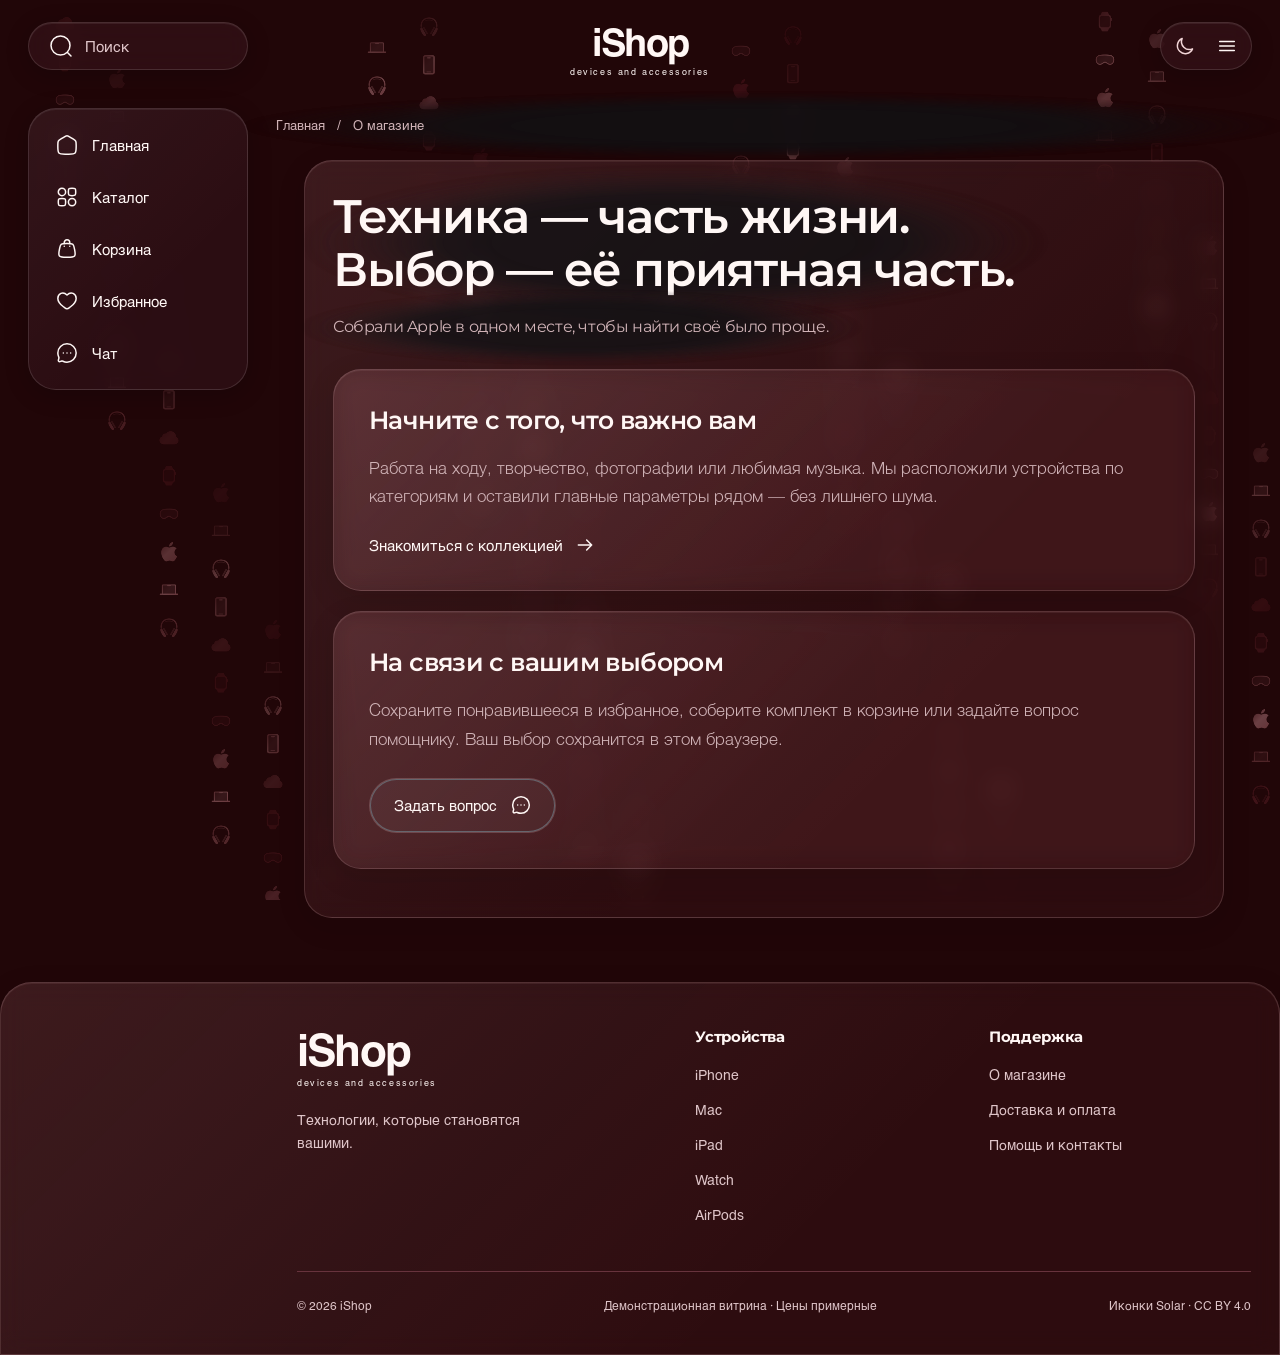
==== about.html @ 41fc3a04 "Add files via upload" ====
<!doctype html><html lang="ru"><head><meta charset="utf-8"><meta name="viewport" content="width=device-width,initial-scale=1"><meta name="description" content="iShop — устройства Apple. Каталог iPhone, MacBook, iPad, AirPods и Apple Watch Series 12."><meta name="theme-color" content="#210608"><title>О магазине — iShop</title><link rel="icon" type="image/svg+xml" href="favicon.svg?v=ishop-3"><script src="theme.js?v=ishop-3"></script><link rel="preconnect" href="https://fonts.googleapis.com"><link rel="preconnect" href="https://fonts.gstatic.com" crossorigin><link href="https://fonts.googleapis.com/css2?family=Montserrat:wght@400;500;600;700&amp;display=swap" rel="stylesheet"><link rel="stylesheet" href="style.css?v=ishop-3"><link rel="stylesheet" href="ishop.css?v=ishop-3"><script defer src="solar.js?v=ishop-3"></script><script defer src="products.js?v=ishop-3"></script><script defer src="app.js?v=ishop-3"></script></head><body data-page="about"><noscript>Для просмотра интерактивного каталога включите JavaScript.</noscript></body></html>
---- style.css ----
@font-face{font-family:Coolvetica;src:url('assets/fonts/coolvetica.ttf') format('truetype');font-weight:400;font-style:normal;font-display:swap}
@font-face{font-family:Manzana Helvetica;src:url('assets/fonts/helvetica-regular.otf') format('opentype');font-weight:400;font-style:normal;font-display:swap}
@font-face{font-family:Manzana Helvetica;src:url('assets/fonts/helvetica-light.otf') format('opentype');font-weight:300;font-style:normal;font-display:swap}
@font-face{font-family:Manzana Helvetica;src:url('assets/fonts/helvetica-bold.otf') format('opentype');font-weight:700;font-style:normal;font-display:swap}
@font-face{font-family:Manzana Helvetica;src:url('assets/fonts/helvetica-oblique.otf') format('opentype');font-weight:400;font-style:italic;font-display:swap}
:root{--ink:#23191a;--muted:#7d6a6c;--paper:#f7f4f4;--line:#ebe2e3;--radius:32px;--spring:cubic-bezier(.22,1.38,.38,1);--ease:cubic-bezier(.22,1,.36,1);--button-blue:linear-gradient(115deg,#c92130 0%,#791921 36%,#be2230 63%,#470d12 100%);font-family:'Manzana Helvetica',Helvetica,Arial,sans-serif;color:var(--ink);background:var(--paper);font-synthesis:none}
*{box-sizing:border-box}html{scroll-behavior:smooth;scroll-padding-bottom:120px}body{margin:0;min-width:320px}button,input,select,textarea{font:inherit}button,input,select,a,summary{touch-action:manipulation}button,a{-webkit-tap-highlight-color:transparent}a{color:inherit;text-decoration:none}button{cursor:pointer;color:inherit;border:0;background:none}button:disabled{opacity:.5;cursor:not-allowed}[hidden]{display:none!important}button:focus-visible,a:focus-visible,input:focus-visible,select:focus-visible,summary:focus-visible{outline:3px solid #f44f5e;outline-offset:5px}img{display:block;max-width:100%;height:auto}svg{width:24px;height:24px;fill:none;flex-shrink:0}svg path{vector-effect:non-scaling-stroke}h1,h2,h3,.brand,.menu-wordmark{font-family:Coolvetica,'Manzana Helvetica',sans-serif;font-weight:400;letter-spacing:-.025em}p{line-height:1.6}#matrix{position:fixed;inset:0;width:100%;height:100%;pointer-events:none;z-index:-1}.container{width:min(100%,1424px);padding:0 48px;margin:auto}.header{height:92px;display:flex;justify-content:space-between;align-items:center;position:relative;z-index:6}.icon-btn{display:grid;place-items:center;width:44px;height:44px;border-radius:50%;transition:transform .55s var(--spring),background .25s}.icon-btn:hover{background:#f3eaeb}.icon-btn:active,.pill:active,.chip:active,.option:active,.add-btn:active,.dock-item:active{transform:scale(.93)}.top-control{background:#ffffff9c;border:1px solid #fff;box-shadow:inset 0 1px 2px #fff,0 3px 14px #3e222410;backdrop-filter:blur(20px);-webkit-backdrop-filter:blur(20px)}.brand{display:inline-flex;align-items:center;gap:16px;font-size:30px;letter-spacing:.13em;line-height:1}.logo-symbol{position:relative;display:block;overflow:hidden;width:61px;height:32px;flex-shrink:0;mix-blend-mode:multiply}.logo-symbol img{position:absolute;width:190px;height:95px;max-width:none;left:-64px;top:-19px}.home-brand{text-align:center;padding:7px 0 35px}.home-brand .brand{font-size:34px;gap:19px}.hero{aspect-ratio:16/9;border-radius:var(--radius);position:relative;overflow:hidden;background:#fff;display:grid;grid-template-columns:43% 57%;isolation:isolate;width:100%;box-shadow:0 12px 60px #45282b05}.hero-copy{z-index:2;display:flex;flex-direction:column;justify-content:center;align-items:flex-start;padding:10% 0 10% 13%;position:relative}.hero h1{font-size:clamp(36px,4.5vw,67px);line-height:1.02;letter-spacing:-.04em;margin:0 0 22px;white-space:nowrap}.hero p{font-weight:300;font-size:20px;color:#826668;margin:0 0 30px}.hero-visual{position:absolute;inset:0 0 0 35%;display:flex;align-items:center;justify-content:center;overflow:hidden}.hero-visual img{width:100%;height:100%;max-width:none;object-fit:cover;object-position:55% 50%}.hero-visual:after{content:'';position:absolute;inset:0;background:linear-gradient(90deg,#fff 0%,#ffffff00 27%);pointer-events:none}.pill{display:inline-flex;align-items:center;justify-content:center;gap:24px;padding:16px 24px;border-radius:50px;font-size:15px;line-height:1.3;color:#fff;background:var(--button-blue);background-size:280% 280%;animation:blue-sheen 9s ease-in-out infinite;box-shadow:0 3px 17px #c72e3c26,inset 0 1px 1px #ffffff2b;transition:transform .55s var(--spring),box-shadow .35s;min-height:50px}.pill:hover{transform:translateY(-2px);box-shadow:0 5px 24px #c72e3c3d,inset 0 1px 1px #ffffff40}.pill svg{width:20px;height:20px}.pill.outline{background:#ffffff75;color:#51292c;box-shadow:inset 0 0 0 1px #e4cfd1;animation:none}.second-row{display:grid;grid-template-columns:1fr 1fr;gap:24px;margin-top:24px}.portrait-banner{position:relative;aspect-ratio:3/4;border-radius:var(--radius);background:linear-gradient(155deg,#fee8ea,#faf2f3 65%,#f7dee0);overflow:hidden;padding:9%;display:flex;flex-direction:column;align-items:flex-start}.portrait-banner h2{font-size:clamp(38px,4.5vw,65px);line-height:1.02;margin:0;z-index:2}.portrait-banner img{position:absolute;left:3%;bottom:22%;width:94%;height:44%;object-fit:contain;transition:transform 1s var(--ease)}.portrait-banner:hover img{transform:translateY(-10px) rotate(-2deg)}.portrait-banner .pill{position:absolute;bottom:8%;left:9%;z-index:2}.editorial{display:flex;flex-direction:column;align-items:flex-start;justify-content:center;padding:11%;border-radius:var(--radius);background:#ffffffa8;backdrop-filter:blur(7px);-webkit-backdrop-filter:blur(7px);border:1px solid #fff9}.editorial h2{font-size:clamp(34px,4.3vw,62px);line-height:1.05;margin:0 0 30px}.editorial p{font-size:19px;font-weight:300;line-height:1.9;color:#8b7476;margin:0 0 32px}.text-link{display:inline-flex;align-items:center;gap:12px;font-size:15px;flex-shrink:0}.text-link svg{width:20px;height:20px}.section{padding-top:80px}.section-title{display:flex;align-items:center;justify-content:space-between;gap:25px;margin-bottom:30px}.section-title h2{font-size:42px;margin:0;line-height:1.1}.cards{display:grid;grid-template-columns:repeat(3,minmax(0,1fr));gap:20px}.card{position:relative;min-width:0;border-radius:28px;background:#fff;padding:25px;display:flex;flex-direction:column;box-shadow:0 8px 36px #3e1a1e04;transition:transform .65s var(--spring),box-shadow .4s}.card:hover{transform:translateY(-5px);box-shadow:0 14px 42px #3e1a1e0b}.card-link{display:block}.favorite{position:absolute;right:14px;top:14px;z-index:3;color:#82686a}.favorite.selected{color:#bb212f;background:#feeef0}.favorite.selected svg{fill:#fde1e3}.card-image{height:255px;display:flex;align-items:center;justify-content:center;margin:4px 0 20px}.card-image img{width:100%;height:100%;object-fit:contain;transition:transform .6s var(--ease);mix-blend-mode:multiply}.card:hover .card-image img{transform:scale(1.035)}.card h3{font-size:27px;line-height:1.1;margin:0 0 10px}.card .desc{font-size:14px;color:var(--muted);margin:0;min-height:43px}.card-bottom{display:flex;justify-content:space-between;align-items:center;gap:8px;padding-top:20px;margin-top:auto}.price{font-size:21px;letter-spacing:-.03em}.add-btn{width:42px;height:42px;display:grid;place-items:center;flex-shrink:0;border-radius:50%;color:#fff;background:var(--button-blue);background-size:280% 280%;animation:blue-sheen 9s ease-in-out infinite;box-shadow:0 3px 13px #c72e3c23;transition:transform .5s var(--spring)}.add-btn svg{width:23px;height:23px}.availability{font-size:13px;color:#866164;line-height:1.5;margin:14px 0 0}.footer{padding:58px 0 130px;margin-top:80px;background:#f1e8e9b8;border-top:1px solid #fff;backdrop-filter:blur(14px);-webkit-backdrop-filter:blur(14px)}.footer-inner{display:grid;grid-template-columns:2fr 1fr 1fr;gap:40px}.footer p{font-size:14px;color:#917779;max-width:270px;margin-top:25px}.footer h4{font-size:15px;font-weight:700;margin:0 0 22px}.footer a:not(.brand){display:block;font-size:14px;margin:14px 0;color:#815c5f}.footer .brand{font-size:25px;gap:10px}.footer .logo-symbol{transform:scale(.75);margin-left:-8px;margin-right:-6px}.footer-bottom{display:flex;justify-content:space-between;gap:20px;align-items:center;font-size:12px;color:#967e80;margin-top:32px;padding-top:25px;border-top:1px solid #e6d0d2}.footer-bottom a{font-size:12px!important;margin:0!important}
/* Floating glass navigation, using native blur and layered optical highlights. */
.dock{position:fixed;bottom:max(18px,env(safe-area-inset-bottom));left:50%;transform:translateX(-50%);display:grid;grid-template-columns:repeat(5,minmax(0,1fr));align-items:center;width:min(560px,calc(100% - 28px));padding:7px;gap:3px;border-radius:46px;z-index:15;background:linear-gradient(140deg,#ffffffbc,#ffffff68 45%,#edd7d982);border:1px solid #fffffff5;box-shadow:inset 0 1px 1px #fff, inset 0 -1px 2px #bd999d70,0 8px 32px #54232824,0 1px 5px #49292c14;backdrop-filter:blur(28px) saturate(1.65);-webkit-backdrop-filter:blur(28px) saturate(1.65)}.dock-item{position:relative;display:flex;flex-direction:column;align-items:center;justify-content:center;gap:6px;height:62px;border-radius:34px;color:#795558;font-size:12px;line-height:1.1;transition:transform .5s var(--spring),background .4s,color .4s;isolation:isolate}.dock-item svg{width:24px;height:24px}.dock-item.active,.dock-item[aria-expanded=true]{background:linear-gradient(145deg,#fffcfcef,#fddbde9e);box-shadow:inset 0 1px 2px #fff,0 2px 8px #6c292f15;color:#bc222f}.dock-item:hover{background:#ffffff6e}.count{position:absolute;top:5px;right:calc(50% - 23px);font-size:10px;line-height:1;background:#bf2230;color:#fff;border:2px solid #fff8f9;min-width:18px;height:18px;padding:1px 3px;display:grid;place-items:center;border-radius:20px}
/* Search, menu and feedback are separate accessible modal surfaces. */
dialog{color:var(--ink);background:#fdf9faed;border:1px solid #fff;border-radius:32px;padding:28px;box-shadow:inset 0 1px 2px #fff,0 25px 100px #401a1d30;max-width:calc(100% - 32px);backdrop-filter:blur(30px);-webkit-backdrop-filter:blur(30px);overflow:auto}dialog::backdrop{background:#4020231c;backdrop-filter:blur(5px);-webkit-backdrop-filter:blur(5px)}.dialog-top{display:flex;align-items:center;justify-content:space-between;gap:20px;margin-bottom:22px}.dialog-top h2{font-size:32px;margin:0}.dialog-top .icon-btn{background:#f1e6e780}.menu-dialog{position:fixed;inset:18px max(24px,calc((100vw - 1328px)/2)) auto auto;margin:0;width:390px;transform-origin:calc(100% - 44px) 28px;border-radius:34px;padding:20px 22px 26px}.menu-wordmark{font-size:23px;letter-spacing:.13em;padding-left:7px}.menu-dialog nav{display:flex;flex-direction:column;gap:7px}.menu-dialog nav a{display:flex;justify-content:space-between;align-items:center;font-size:18px;line-height:1.3;padding:16px;border-radius:19px;transition:background .25s,transform .45s var(--spring)}.menu-dialog nav a:hover{background:#f5e9ea}.menu-dialog nav a:active{transform:scale(.96)}.menu-dialog nav svg{width:18px;height:18px;color:#a18184}.search-dialog{width:660px}.search-input,input[type=search],input[type=number],select{width:100%;border:1px solid var(--line);border-radius:15px;background:#fff;padding:15px;font-size:16px;color:var(--ink)}.search-results{display:flex;flex-direction:column;margin-top:18px;max-height:55vh;overflow:auto}.search-result{display:flex;align-items:center;gap:20px;padding:12px;border-bottom:1px solid var(--line);font-size:16px;border-radius:13px}.search-result:hover{background:#fbeeef}.search-result img{width:62px;height:66px;object-fit:contain;mix-blend-mode:multiply}.search-result div{flex:1}.search-result small{display:block;font-size:13px;color:var(--muted);margin-top:7px}.chat{position:fixed;inset:auto 24px 110px auto;margin:0;padding:0;width:400px;max-height:calc(100dvh - 145px);overflow:hidden;transform-origin:bottom right}.chat-head{display:flex;justify-content:space-between;gap:15px;align-items:center;padding:20px 22px;border-bottom:1px solid var(--line)}.chat-head strong{font-family:Coolvetica,sans-serif;font-size:22px;letter-spacing:.1em;font-weight:400}.chat-head small{display:block;font-size:12px;color:var(--muted);margin-top:6px}.messages{display:flex;flex-direction:column;gap:12px;min-height:140px;max-height:min(330px,42dvh);padding:20px;overflow:auto;overscroll-behavior:contain}.message{font-size:15px;line-height:1.6;background:#f3eaeb;padding:13px 16px;border-radius:21px;max-width:94%;white-space:pre-wrap}.message.user{background:#fddfe2;align-self:flex-end}.chat-quick{display:flex;gap:7px;padding:0 18px 15px;flex-wrap:wrap}.chat-quick button{font-size:13px;padding:9px 13px;border:1px solid #efdadc;border-radius:30px;background:#fff8}.chat-form{display:flex;gap:8px;padding:13px;border-top:1px solid var(--line)}.chat-form input{min-width:0;flex:1;border:0;background:transparent;padding:12px;font-size:16px}.chat-form button{display:grid;place-items:center;width:45px;height:45px;border-radius:50%;color:#fff;background:var(--button-blue);background-size:280% 280%;animation:blue-sheen 9s ease-in-out infinite;box-shadow:0 3px 14px #c1212f28}
/* Catalog and detail pages. */
.breadcrumbs{display:flex;gap:12px;font-size:13px;color:var(--muted);flex-wrap:wrap;margin:12px 0 35px}.page-heading{font-size:clamp(42px,5vw,70px);line-height:1.05;margin:0 0 22px}.lead{font-size:18px;font-weight:300;color:var(--muted);max-width:720px;margin:0 0 32px}.catalog-tabs{display:flex;flex-wrap:wrap;gap:8px;margin:34px 0}.chip{font-size:15px;padding:12px 22px;border:1px solid #ebd9db;background:#fff8;border-radius:30px;transition:transform .5s var(--spring),background .3s}.chip.active{background:var(--button-blue);background-size:280% 280%;animation:blue-sheen 9s ease-in-out infinite;color:#fff;box-shadow:0 2px 14px #b929361c;border-color:transparent}.catalog-layout{display:grid;grid-template-columns:210px minmax(0,1fr);gap:26px}.catalog-layout .cards{grid-template-columns:repeat(3,minmax(0,1fr))}.catalog-layout .card{padding:20px}.catalog-layout .card-image{height:205px}.catalog-layout .card h3{font-size:25px}.filters{align-self:start;padding:24px;background:#ffffffb8;border:1px solid #fff;border-radius:26px;backdrop-filter:blur(8px)}.filters h3{font-size:22px;margin:0 0 22px}.filters label{display:block;font-size:14px;margin:20px 0 9px}.filters input{padding:12px;font-size:15px}.filters .reset{font-size:13px;padding:0 0 3px;border-bottom:1px solid #bd898e;color:#9b5a60;margin-top:24px}.results-top{display:flex;align-items:center;justify-content:space-between;gap:14px;margin-bottom:20px;font-size:14px;color:var(--muted)}.results-top select{width:auto;background:#ffffff8c;border:0;padding:10px 13px;font-size:14px}.demo-note{font-size:12px!important;color:#917c7e!important;line-height:1.7!important;margin:22px 0 0!important}.empty{grid-column:1/-1;padding:65px 25px;background:#ffffffbd;border:1px solid #fff;border-radius:28px;text-align:center}.empty h2{font-size:32px;margin:0 0 17px}.empty p{font-size:16px;color:var(--muted);margin:0 auto 25px;max-width:450px}.product-layout{display:grid;grid-template-columns:1.12fr 1fr;gap:64px;align-items:start}.product-photo{display:flex;align-items:center;justify-content:center;aspect-ratio:1;border-radius:32px;background:#fff;position:sticky;top:24px;overflow:hidden}.product-photo img{width:88%;height:88%;object-fit:contain;mix-blend-mode:multiply}.product-copy{padding:20px 0 0}.product-copy h1{font-size:48px;margin:0 0 20px;line-height:1.05}.product-copy p{font-size:17px;line-height:1.7;color:var(--muted);font-weight:300;margin:0 0 20px}.product-copy .availability{color:#a23842;font-size:14px}.option-label{display:block;font-size:14px;margin:24px 0 12px}.options{display:flex;flex-wrap:wrap;gap:9px}.option{font-size:14px;border:1px solid #ecd9db;border-radius:16px;padding:13px 18px;background:#ffffffb8;transition:transform .5s var(--spring),background .3s}.option.active{border-color:#bc313e;box-shadow:inset 0 0 0 1px #bc313e;background:linear-gradient(120deg,#fef3f4,#fee8ea);color:#a5202c}.product-copy .price{display:block;font-size:36px;margin:30px 0 23px}.product-copy .pill{width:100%;justify-content:space-between}.specs{max-width:900px;margin:65px auto 0;padding:35px;border-radius:28px;background:#ffffffbc;backdrop-filter:blur(10px)}.specs h2{font-size:36px;margin:0 0 17px}.source-link{display:inline-flex;gap:8px;align-items:center;font-size:13px;color:#9a585e;margin-bottom:15px}.source-link svg{height:15px;width:15px}.spec-row{display:flex;justify-content:space-between;gap:20px;border-bottom:1px solid var(--line);font-size:15px;padding:18px 0;line-height:1.5}.spec-row span{color:var(--muted)}.spec-row strong{font-weight:400;text-align:right}.specs details{padding:20px 0}.specs details p{font-size:15px}.cart-layout{display:grid;grid-template-columns:1fr 360px;gap:40px}.cart-row{display:grid;grid-template-columns:100px 1fr auto;gap:24px;align-items:center;padding:25px 0;border-bottom:1px solid var(--line)}.cart-row img{width:100px;height:110px;object-fit:contain;background:#fff;border-radius:18px}.cart-row h3{font-size:25px;line-height:1.1;margin:0 0 9px}.cart-row p{font-size:13px;color:var(--muted)}.cart-row .price{font-size:20px}.quantity{display:inline-flex;align-items:center;border:1px solid var(--line);border-radius:30px;background:#ffffff9c}.quantity button{font-size:17px;padding:9px 14px}.quantity span{font-size:14px;min-width:23px;text-align:center}.summary{align-self:start;padding:28px;border-radius:28px;background:#ffffffd9;border:1px solid #fff;backdrop-filter:blur(12px)}.summary h2{font-size:29px;margin:0 0 24px}.summary .pill{width:100%;margin-top:25px;gap:10px}.summary p{font-size:13px;line-height:1.7;color:var(--muted)}.info-page{max-width:920px;margin:0 auto}.info-card{padding:35px;border-radius:28px;background:#ffffffd9;margin:20px 0}.info-card h2{font-size:33px;margin:0 0 20px}.info-card p{font-size:17px;font-weight:300;line-height:1.9;color:var(--muted);margin:0 0 25px}details{border-bottom:1px solid var(--line);padding:25px 0}summary{cursor:pointer;font-size:17px;line-height:1.5}details p{font-size:16px;line-height:1.8;color:var(--muted)}.toast{position:fixed;bottom:115px;left:50%;transform:translate(-50%,15px);background:#421f22ed;color:#fff;padding:15px 24px;border-radius:30px;z-index:25;opacity:0;pointer-events:none;max-width:calc(100% - 35px);font-size:14px;line-height:1.5;text-align:center;backdrop-filter:blur(15px);transition:transform .5s var(--spring),opacity .25s}.toast.show{opacity:1;transform:translate(-50%,0)}.muted{color:var(--muted)}.visually-hidden{position:absolute;width:1px;height:1px;overflow:hidden;clip:rect(0,0,0,0)}.eyebrow,.tag,.notice{display:none}
@keyframes blue-sheen{0%,100%{background-position:0% 50%}50%{background-position:100% 50%}}
@media(min-width:1500px){.hero h1{font-size:67px}}
@media(max-width:1100px){.container{padding:0 28px}.hero h1{font-size:clamp(32px,4.9vw,55px)}.hero p{font-size:17px}.hero .pill{font-size:14px;gap:14px;padding:15px 21px}.cards{grid-template-columns:repeat(2,minmax(0,1fr))}.catalog-layout .cards{grid-template-columns:repeat(2,minmax(0,1fr))}.product-layout{gap:35px}.product-copy h1{font-size:40px}.cart-layout{grid-template-columns:1fr 300px}.portrait-banner h2{font-size:50px}.editorial h2{font-size:45px}.editorial p{font-size:17px}.section-title h2{font-size:36px}}
@media(max-width:760px){.container{padding:0 16px}.header{height:77px}.top-control{width:42px;height:42px}.home-brand{padding:6px 0 27px}.home-brand .brand{font-size:28px;gap:8px}.home-brand .logo-symbol{transform:scale(.8);margin-right:-4px}.hero{border-radius:25px;grid-template-columns:47% 53%}.hero-copy{padding:8% 0 8% 11%;justify-content:center}.hero h1{font-size:clamp(24px,5.2vw,38px);letter-spacing:-.035em;line-height:1.05;margin:0 0 13px}.hero p{display:none}.hero-visual{left:35%}.hero-visual img{object-position:55% 50%}.hero-visual:after{background:linear-gradient(90deg,#fff,#ffffff00 36%)}.hero .pill{font-size:12px;padding:10px 14px;min-height:39px;gap:8px}.hero .pill svg{width:15px;height:15px}.second-row{grid-template-columns:1fr;gap:17px;margin-top:17px}.portrait-banner{border-radius:25px;padding:9%}.portrait-banner h2{font-size:clamp(44px,12vw,70px)}.portrait-banner img{bottom:22%;height:45%}.portrait-banner .pill{font-size:14px}.editorial{padding:36px 30px;border-radius:25px}.editorial h2{font-size:43px;margin-bottom:24px}.editorial p{font-size:17px;line-height:1.8;margin-bottom:24px}.section{padding-top:48px}.section-title{align-items:flex-start;gap:15px;margin-bottom:23px}.section-title h2{font-size:32px;max-width:230px}.section-title .text-link{font-size:12px;gap:6px;max-width:90px;flex-shrink:1;line-height:1.5;margin-top:4px}.section-title .text-link svg{width:16px;height:16px}.cards{gap:12px}.card{padding:15px;border-radius:23px}.card .favorite{top:8px;right:6px;width:34px;height:34px}.card .favorite svg{width:21px;height:21px}.card-image{height:165px;margin:12px 0 15px}.card h3{font-size:23px;line-height:1.08;margin-bottom:9px}.card .desc{font-size:13px;line-height:1.5;min-height:40px}.card .availability{font-size:11px}.card-bottom{padding-top:17px;gap:4px}.price{font-size:16px}.add-btn{width:33px;height:33px}.add-btn svg{width:20px;height:20px}.footer{margin-top:48px;padding:36px 0 120px}.footer-inner{grid-template-columns:1fr 1fr;gap:30px}.footer-inner>div:first-child{grid-column:1/-1}.footer-bottom{flex-wrap:wrap;font-size:11px;line-height:1.6;gap:13px;margin-top:28px}.footer-bottom a{font-size:11px!important}.footer .brand{font-size:27px}.dock{bottom:max(12px,env(safe-area-inset-bottom));width:calc(100% - 22px);padding:6px;gap:1px;border-radius:42px}.dock-item{height:58px;gap:5px;font-size:11px;letter-spacing:-.01em}.dock-item svg{width:23px;height:23px}.count{top:3px;right:calc(50% - 23px)}.menu-dialog{inset:15px 15px auto auto;width:calc(100% - 30px);max-width:400px;border-radius:31px;padding:18px 20px 23px}.menu-dialog nav a{font-size:17px;padding:15px}.menu-wordmark{font-size:21px}.dialog-top h2{font-size:29px}.search-dialog{padding:24px}.chat{inset:auto 12px 98px 12px;width:auto;max-width:none;max-height:calc(100dvh - 130px);border-radius:29px}.messages{max-height:40dvh;padding:17px}.chat-head{padding:18px}.message{font-size:14px}.chat-quick button{font-size:12px}.breadcrumbs{font-size:12px;margin:9px 0 27px}.page-heading{font-size:44px;margin-bottom:17px}.lead{font-size:16px;margin-bottom:25px}.catalog-tabs{gap:6px;margin:23px 0}.chip{padding:11px 17px;font-size:14px}.catalog-layout{grid-template-columns:1fr;gap:20px}.filters{padding:20px;display:grid;grid-template-columns:1fr 1fr;gap:8px 14px}.filters h3{grid-column:1/-1;margin:0 0 2px;font-size:23px}.filters label{font-size:13px;margin:6px 0 8px}.filters input{padding:12px;min-width:0;width:100%;font-size:16px}.filters>div{min-width:0}.filters .reset{margin:8px 0 0;justify-self:start;grid-column:1/-1}.results-top{font-size:13px;gap:10px}.results-top select{font-size:13px;max-width:180px}.catalog-layout .card{padding:15px}.catalog-layout .card-image{height:165px}.catalog-layout .card h3{font-size:23px}.product-layout{grid-template-columns:1fr;gap:27px}.product-photo{position:static;aspect-ratio:1.08;border-radius:27px}.product-copy{padding:0 5px}.product-copy h1{font-size:43px}.product-copy p{font-size:16px;line-height:1.7}.product-copy .price{font-size:32px}.product-copy .pill{min-height:54px;font-size:16px}.option{font-size:14px;padding:13px 16px}.specs{padding:25px;margin-top:40px;border-radius:26px}.specs h2{font-size:32px}.spec-row{font-size:14px;padding:16px 0;gap:18px}.spec-row strong{max-width:57%;overflow-wrap:anywhere}.cart-layout{grid-template-columns:1fr;gap:30px}.cart-row{grid-template-columns:65px 1fr auto;gap:13px;padding:22px 0}.cart-row img{width:65px;height:85px}.cart-row h3{font-size:22px}.cart-row p{font-size:12px}.cart-row .price{font-size:16px}.quantity button{padding:8px 11px}.quantity span{font-size:13px;min-width:16px}.summary{padding:25px}.info-card{padding:27px}.info-card h2{font-size:29px}.info-card p{font-size:16px}.toast{bottom:100px;width:max-content}.demo-note{font-size:12px!important}}
@media(max-width:360px){.hero h1{font-size:22px}.hero .pill{font-size:11px;gap:4px;padding:10px}.card{padding:12px}.card-image{height:145px}.card h3{font-size:21px}.price{font-size:14px}.dock-item{font-size:10px}.product-copy h1{font-size:37px}}
@media(prefers-reduced-motion:reduce){html{scroll-behavior:auto}*,*:before,*:after{animation:none!important;transition:none!important}#matrix{opacity:.35}}

.header>.brand{position:absolute;left:50%;transform:translateX(-50%);font-size:23px;gap:2px;letter-spacing:.11em}.header>.brand .logo-symbol{transform:scale(.58);margin-left:-13px;margin-right:-9px}.header{margin-bottom:8px}@media(max-width:760px){.header>.brand{font-size:20px;gap:0;letter-spacing:.09em}.header>.brand .logo-symbol{transform:scale(.48);margin-left:-16px;margin-right:-13px}}
.dock{background:linear-gradient(140deg,#ffffffeb,#fef6f6db 48%,#f9e5e7df);color:#6c383c}.dock-item{color:#734549}.dock-item.active,.dock-item[aria-expanded=true]{color:#b31f2c}.dock-item svg{filter:drop-shadow(0 1px 1px #ffffff80)}
.footer-label{display:block;font-size:14px;margin:14px 0;color:#815c5f;cursor:default}.product-copy{background:#ffffff8c;border-radius:30px;padding:28px;backdrop-filter:blur(14px);-webkit-backdrop-filter:blur(14px)}.info-page{padding:25px;border-radius:32px;background:#ffffff72;backdrop-filter:blur(12px);-webkit-backdrop-filter:blur(12px)}.section-title,.breadcrumbs,.page-heading,.lead{backdrop-filter:blur(9px);-webkit-backdrop-filter:blur(9px);border-radius:15px}.page-heading,.lead{width:fit-content;max-width:100%}.hero-copy{backdrop-filter:blur(7px);-webkit-backdrop-filter:blur(7px);background:linear-gradient(90deg,#ffffff95,#ffffff00);border-radius:24px;mask-image:linear-gradient(90deg,#000 88%,transparent);padding-right:14px}.hero-copy>*{position:relative}.hero-visual:after{background:linear-gradient(90deg,#fff,#ffffff00 38%)}@media(max-width:760px){.product-copy{padding:24px 20px}.info-page{padding:20px}.info-page .page-heading{font-size:39px}.hero-copy{mask-image:none;backdrop-filter:blur(3px);-webkit-backdrop-filter:blur(3px)}}
.product-gallery{position:sticky;top:24px;min-width:0}.product-gallery .product-photo{position:relative;top:auto;aspect-ratio:1;touch-action:pan-y;user-select:none;outline-offset:4px}.gallery-main{width:88%!important;height:83%!important;object-fit:contain;mix-blend-mode:multiply;filter:brightness(1.035)}.gallery-arrow{position:absolute;top:50%;transform:translateY(-50%);width:40px;height:40px;border-radius:50%;display:grid;place-items:center;background:#ffffffe6;border:1px solid #f4e9ea;box-shadow:0 3px 12px #41181c12;backdrop-filter:blur(12px);transition:scale .4s var(--spring)}.gallery-arrow:active{scale:.9}.gallery-arrow.previous{left:14px}.gallery-arrow.previous svg{transform:rotate(180deg)}.gallery-arrow.next{right:14px}.gallery-arrow svg{width:20px;height:20px}.gallery-counter{position:absolute;bottom:17px;left:50%;transform:translateX(-50%);border-radius:20px;padding:7px 12px;background:#faf3f4ee;color:#8d5d62;font-size:12px;backdrop-filter:blur(10px)}.gallery-thumbs{display:flex;gap:10px;overflow-x:auto;margin-top:14px;padding:3px;scrollbar-width:thin}.gallery-thumb{flex:0 0 83px;height:78px;border:1px solid #f0e4e5;border-radius:18px;padding:8px;background:#fff;transition:transform .4s var(--spring),border-color .3s}.gallery-thumb img{width:100%;height:100%;object-fit:contain;mix-blend-mode:multiply}.gallery-thumb.active{border-color:#c62c3a;box-shadow:0 0 0 1px #c62c3a}.gallery-thumb:active{transform:scale(.92)}.card-image{position:relative;height:275px;padding:0 0 34px;margin-bottom:17px;overflow:hidden}.card-image>a{width:100%;height:100%;display:flex;align-items:center;justify-content:center}.card-image img{width:94%;height:94%;object-fit:contain;filter:brightness(1.035);mix-blend-mode:multiply}.card:hover .card-image img{transform:none}.card-gallery-controls{display:flex;align-items:center;gap:12px;position:absolute;bottom:0;left:50%;transform:translateX(-50%);white-space:nowrap;color:#98777a;font-size:11px}.card-gallery-controls button{width:29px;height:29px;border-radius:50%;background:#f9f1f2;display:grid;place-items:center}.card-gallery-controls button:active{transform:scale(.9)}.card-gallery-controls button:first-child svg{transform:rotate(180deg)}.card-gallery-controls svg{width:16px;height:16px}.card-colors{display:flex;gap:9px;margin-top:18px;flex-wrap:wrap}.color-dot{width:21px;height:21px;border-radius:50%;background:var(--swatch);box-shadow:inset 0 0 0 1px #0000000f;border:3px solid #fff;outline:1px solid transparent;transition:transform .4s var(--spring)}.color-dot.active{outline-color:#c03e4a}.color-dot:active{transform:scale(.86)}.catalog-layout .card-image{height:240px}@media(max-width:760px){.product-gallery{position:static}.product-gallery .product-photo{aspect-ratio:1.04}.gallery-main{width:87%!important;height:81%!important}.gallery-arrow{width:34px;height:34px}.gallery-arrow.previous{left:10px}.gallery-arrow.next{right:10px}.gallery-thumb{flex-basis:72px;height:67px;border-radius:16px}.card-image,.catalog-layout .card-image{height:195px;padding-bottom:28px;margin-bottom:14px}.card-image img{width:100%;height:96%}.card-gallery-controls{gap:6px;font-size:10px}.card-gallery-controls button{width:27px;height:27px}.card-colors{gap:8px;margin-top:14px}.color-dot{width:20px;height:20px}}@media(max-width:360px){.card-image,.catalog-layout .card-image{height:170px}}
/* Feathered reading zones: blur and backing fade together, never the text. */
.product-copy,.info-page,.section-title,.breadcrumbs,.page-heading,.lead,.hero-copy{position:relative;isolation:isolate;backdrop-filter:none!important;-webkit-backdrop-filter:none!important;mask-image:none!important;background:transparent}
.product-copy::before,.info-page::before,.section-title::before,.breadcrumbs::before,.page-heading::before,.lead::before,.hero-copy::before{content:'';position:absolute;inset:-34px -38px;z-index:-1;pointer-events:none;border-radius:inherit;background:#ffffffa3;backdrop-filter:blur(17px);-webkit-backdrop-filter:blur(17px);mask-image:radial-gradient(ellipse farthest-side at center,#000 48%,#000e 61%,#0009 74%,#0003 88%,transparent 100%);-webkit-mask-image:radial-gradient(ellipse farthest-side at center,#000 48%,#000e 61%,#0009 74%,#0003 88%,transparent 100%)}
.page-heading::before,.lead::before,.breadcrumbs::before,.section-title::before{inset:-25px -35px;background:#f7f4f49c;backdrop-filter:blur(13px);-webkit-backdrop-filter:blur(13px)}
.hero-copy::before{inset:-12% -35% -12% -15%;background:#ffffffda;backdrop-filter:blur(12px);-webkit-backdrop-filter:blur(12px);mask-image:radial-gradient(ellipse farthest-side at 35% 50%,#000 20%,#000e 43%,#0008 66%,#0002 87%,transparent 100%);-webkit-mask-image:radial-gradient(ellipse farthest-side at 35% 50%,#000 20%,#000e 43%,#0008 66%,#0002 87%,transparent 100%)}
@media(max-width:760px){.product-copy::before,.info-page::before{inset:-25px -16px}.hero-copy::before{inset:-15% -35% -15% -20%}.page-heading::before,.lead::before,.breadcrumbs::before,.section-title::before{inset:-20px -15px}}
/* Apple product photography on a seamless white stage. */
.card-image img,.gallery-main,.gallery-thumb img{filter:brightness(1.045);mix-blend-mode:multiply}
.card-image img[src*='-full.']{scale:1.38}
.gallery-main[src*='-full.']{scale:1.14}
.card-image img[src*='airpods-front']{scale:1.08}
.card-image>a{overflow:hidden;border-radius:12px}
.card-gallery-controls{z-index:2}
body{overflow-x:clip}
/* Consistent controls, restrained typography and responsive catalog. */
:root{--control-radius:24px;--panel-radius:28px}
.search-label{display:none}
input:focus,input:focus-visible,textarea:focus,textarea:focus-visible{outline:none!important;box-shadow:none!important;border-color:#beabad}
button:focus-visible,a:focus-visible,summary:focus-visible,.card-viewport:focus-visible{outline:2px solid #9d8b8d;outline-offset:4px}
.card,.filters,.sort-menu,.menu-dialog,.info-card,.specs,.summary{border-radius:var(--panel-radius)}
.card{padding:24px;gap:0}.card:hover{transform:translateY(-3px)}
.card h3,.catalog-layout .card h3{font-family:'Manzana Helvetica',Helvetica,sans-serif;font-weight:400;font-size:22px;line-height:1.3;letter-spacing:-.025em;margin:0;min-height:2.6em}
.card .desc{display:none}.card-colors{margin:13px 0 0;gap:10px}.card .availability{font-size:12px;margin:12px 0 0;line-height:1.5}.card-bottom{padding-top:23px;gap:12px}.card .price{font-size:18px;line-height:1.4;letter-spacing:-.025em}
.favorite.selected{color:#bb212f;background:transparent}.favorite.selected svg{fill:currentColor}.favorite{transition:transform .45s var(--spring),color .3s}.favorite:active{transform:scale(1.18)}
.card-image,.catalog-layout .card-image{height:282px;display:block;padding:0;margin:2px 0 22px;overflow:visible}
.card-viewport{height:calc(100% - 28px);width:100%;overflow:hidden;touch-action:pan-y;cursor:grab;user-select:none;border-radius:16px}
.card-viewport.dragging{cursor:grabbing}.card-track{display:flex;width:100%;height:100%;transition:transform .6s cubic-bezier(.22,1.08,.3,1);will-change:transform}
.card-slide{flex:0 0 100%;min-width:0;height:100%;display:flex;align-items:center;justify-content:center;overflow:hidden;padding:12px}
.card-slide img{width:100%;height:100%;object-fit:contain;pointer-events:none;transition:none!important}.card:hover .card-slide img{transform:none}.photo-dots{display:flex;justify-content:center;align-items:center;height:28px;gap:0}.photo-dot{width:25px;height:28px;padding:0;display:grid;place-items:center}.photo-dot span{width:5px;height:5px;border-radius:50%;background:#d7cecf;transition:background .3s,transform .5s var(--spring)}.photo-dot.active span{background:#806a6c;transform:scale(1.35)}.photo-dot:active span{transform:scale(1.7)}
.add-btn svg{width:19px;height:19px}.dialog-top .icon-btn{background:transparent}.dialog-top .icon-btn:hover{background:#f1e6e780}
.catalog-layout{display:block}.catalog-content{min-width:0}.catalog-search{display:flex;align-items:center;gap:12px;width:100%;height:56px;padding:0 19px;border-radius:var(--control-radius);background:#ffffffd9;border:1px solid #ffffff;box-shadow:0 3px 20px #3e222406;backdrop-filter:blur(18px)}.catalog-search svg{width:21px;height:21px;color:#907b7d}.catalog-search input{height:100%;min-width:0;border:0;background:transparent;padding:0;font-size:16px;border-radius:0}.catalog-search:focus-within{border-color:#beabad}.catalog-tabs{margin:20px 0 24px;gap:8px}.chip{padding:12px 20px;border-radius:var(--control-radius)}
.results-top{min-height:48px;margin-bottom:20px;gap:12px}.sort-wrap{position:relative;z-index:7}.sort-trigger{display:flex;align-items:center;justify-content:space-between;gap:16px;min-height:46px;padding:12px 17px;background:#ffffffd6;border:1px solid #fff;border-radius:var(--control-radius);color:#5e4547;font-size:14px;transition:transform .5s var(--spring),background .3s}.sort-trigger:active{transform:scale(.95)}.sort-trigger svg{width:17px;height:17px;transform:rotate(90deg);transition:transform .5s var(--spring)}.sort-trigger[aria-expanded=true] svg{transform:rotate(-90deg)}
.sort-menu{position:absolute;top:calc(100% + 9px);right:0;width:244px;max-width:calc(100vw - 32px);padding:10px;transform-origin:top right;background:#fef9faef;border:1px solid #fff;box-shadow:inset 0 1px #fff,0 16px 45px #4a252924;backdrop-filter:blur(26px);-webkit-backdrop-filter:blur(26px)}.sort-menu button{display:flex;align-items:center;justify-content:space-between;width:100%;gap:15px;text-align:left;padding:15px 14px;border-radius:18px;font-size:14px;transition:background .25s,transform .4s var(--spring)}.sort-menu button:hover,.sort-menu button:focus-visible{background:#f4eaeb;outline:none}.sort-menu button:active{transform:scale(.96)}.sort-menu [aria-checked=true]{background:#f8e9ea;color:#9a1f2a}.sort-check{visibility:hidden}.sort-menu [aria-checked=true] .sort-check{visibility:visible}
.filters h3{font-family:'Manzana Helvetica',Helvetica,sans-serif;font-size:17px;line-height:1.4;font-weight:400;letter-spacing:-.02em}.filters input{border-radius:18px}.lead{font-weight:400;line-height:1.6}.page-heading{margin-bottom:18px}.product-copy p{line-height:1.7}.option{border-radius:20px}.chat-quick button:active{transform:scale(.95)}
@media(min-width:1024px){
 :root{--rail:220px;--rail-gap:28px;--side:max(28px,calc((100vw - 1328px)/2))}
 .container{width:100%;max-width:1424px;padding:0 48px}.header{height:92px}.header [data-open=search-dialog]{width:var(--rail);border-radius:var(--control-radius);display:flex;justify-content:flex-start;gap:12px;padding:0 20px;height:48px}.search-label{display:inline;font-size:15px;color:#766062}.header>.brand{left:calc(50% + 110px)}
 #main{margin-left:calc(var(--rail) + var(--rail-gap));min-height:60vh;padding-top:8px}
 .dock{left:var(--side);top:100px;bottom:auto;transform:none;width:var(--rail);display:flex;flex-direction:column;align-items:stretch;gap:4px;padding:12px;border-radius:var(--panel-radius);box-shadow:inset 0 1px #fff,0 8px 30px #5423280d;background:linear-gradient(145deg,#ffffffdf,#fbf5f6e6)}
 .dock-item{flex-direction:row;justify-content:flex-start;gap:14px;height:48px;padding:0 15px;border-radius:18px;font-size:15px}.dock-item svg{width:22px;height:22px}.dock-item .count{right:8px;top:14px}.dock-item.active{background:linear-gradient(130deg,#feeef0,#f9e5e7);box-shadow:none}
 .filters{position:fixed;top:410px;left:var(--side);width:var(--rail);padding:22px;max-height:calc(100dvh - 435px);overflow:auto;margin:0;z-index:5;background:#ffffffcc;backdrop-filter:blur(22px)}.filters h3{margin:0 0 18px}.filters label{font-size:13px;margin:0 0 10px}.filters .reset{font-size:12px;margin-top:20px}.catalog-layout .cards,.cards{grid-template-columns:repeat(2,minmax(0,1fr));gap:22px}.catalog-tabs{justify-content:flex-start}.footer .container{padding-left:296px}.footer{padding-bottom:40px}.footer-inner{grid-template-columns:1.4fr 1fr 1fr;gap:25px}.footer-bottom{flex-wrap:wrap}.toast{bottom:30px}.chat{bottom:24px}.hero h1{font-size:clamp(30px,3.3vw,52px)}.hero .pill{font-size:14px;padding:14px 19px}.hero p{font-size:17px}.hero-copy{padding-left:11%}.portrait-banner h2{font-size:clamp(36px,3.7vw,55px)}.editorial h2{font-size:clamp(33px,3.2vw,48px)}.product-layout{gap:30px;grid-template-columns:1fr 1fr}.product-copy{padding:15px}.product-copy h1{font-size:40px}.product-copy .price{font-size:30px}.product-copy .options{gap:8px}.product-copy .option{padding:12px;font-size:13px}
}
@media(min-width:1024px) and (max-width:1423px){.container{padding:0 28px}.footer .container{padding-left:276px}.card-image,.catalog-layout .card-image{height:240px}.hero p{display:none}.hero h1{font-size:clamp(29px,3.6vw,45px)}}
@media(min-width:761px) and (max-width:1023px){.catalog-layout .cards,.cards{grid-template-columns:repeat(2,minmax(0,1fr))}.filters{margin:0 0 22px;display:flex;align-items:center;gap:20px;padding:20px}.filters h3{max-width:150px;margin:0}.filters label{margin:0 0 6px;font-size:12px}.filters .reset{margin:0}.card-image,.catalog-layout .card-image{height:270px}.product-layout{grid-template-columns:1fr;gap:30px}.product-gallery{position:static}.product-photo{max-height:650px}}
@media(max-width:760px){
 .card,.catalog-layout .card{padding:15px;border-radius:24px}.card h3,.catalog-layout .card h3{font-size:16px;line-height:1.3;min-height:2.6em;letter-spacing:-.025em}.card-image,.catalog-layout .card-image{height:185px;margin:12px 0 17px}.card-slide{padding:6px}.card .price{font-size:14px;line-height:1.4}.card-bottom{padding-top:18px;gap:5px}.add-btn{width:34px;height:34px}.add-btn svg{width:17px;height:17px}.card-colors{gap:7px;margin-top:10px}.color-dot{width:21px;height:21px}.card .availability{font-size:10px;margin-top:10px;line-height:1.5}.card .favorite{top:9px;right:9px}.card .favorite svg{width:20px;height:20px}.photo-dot{width:22px}.photo-dot span{width:4px;height:4px}.card-image img[src*='-full.']{scale:1.3}.cards,.catalog-layout .cards{gap:12px}
 .filters{position:static;display:grid;grid-template-columns:1fr auto;align-items:center;padding:18px 20px;margin-bottom:20px;gap:12px 18px;border-radius:24px}.filters h3{grid-column:1/-1;margin:0;font-size:16px}.filters label{margin:0 0 7px;font-size:12px}.filters .reset{grid-column:auto;margin:18px 0 0;align-self:center;max-width:100px;line-height:1.5;font-size:11px}.filters input{font-size:14px;padding:11px;width:100%}.catalog-search{height:52px;border-radius:24px;padding:0 16px}.catalog-tabs{flex-wrap:nowrap;overflow-x:auto;scrollbar-width:none;margin:16px 0 20px;padding:2px 1px 5px;gap:7px}.catalog-tabs .chip{flex:none;padding:11px 17px;font-size:13px}.sort-trigger{font-size:12px;padding:11px 13px;gap:10px;min-height:43px;border-radius:24px}.results-top{font-size:12px;margin-bottom:16px}.sort-menu{width:224px}.sort-menu button{font-size:13px;padding:14px}.page-heading{font-size:42px}.lead{font-size:15px;line-height:1.6;margin-bottom:24px}.dock-item{font-size:10px}.dock{border-radius:38px}.dock-item{border-radius:30px}.footer-inner{gap:24px}
}
@media(max-width:375px){.card,.catalog-layout .card{padding:12px}.card h3,.catalog-layout .card h3{font-size:15px}.card-image,.catalog-layout .card-image{height:164px}.card .price{font-size:12px}.add-btn{width:31px;height:31px}.card-colors{gap:5px}.color-dot{width:20px;height:20px}.sort-trigger{max-width:175px}.filters{padding:17px}.filters .reset{max-width:83px}}
@media(prefers-reduced-motion:reduce){.card-track{transition:none!important}}
html{overflow-x:clip}
/* APPLE MARKET wordmark and pinned navigation controls. */
.brand{gap:10px}.brand-mark{display:block;width:30px;height:32px;flex:none;object-fit:contain}.header{z-index:30}.header>.brand{font-family:'Manzana Helvetica',Helvetica,sans-serif;font-size:20px;font-weight:700;letter-spacing:.055em;gap:9px}.footer .brand{font-family:'Manzana Helvetica',Helvetica,sans-serif;font-size:22px;font-weight:700;letter-spacing:.055em;gap:10px}.header .top-control{position:fixed;top:22px;z-index:31;background:#fffbfcf0;backdrop-filter:blur(24px);-webkit-backdrop-filter:blur(24px)}.header [data-open=search-dialog]{left:max(28px,calc((100vw - 1328px)/2))}.header .menu-trigger{right:max(28px,calc((100vw - 1328px)/2))}.hero-visual video{width:100%;height:100%;max-width:none;object-fit:cover;object-position:55% 50%}.video-toggle{position:absolute;bottom:18px;right:18px;z-index:4;width:32px;height:32px;padding:0;display:grid;place-items:center;border-radius:50%;background:#ffffffcf;color:#60484a;backdrop-filter:blur(12px);font-size:16px;transition:transform .45s var(--spring)}.video-toggle:active{transform:scale(.9)}
@media(min-width:1024px){.dock{top:108px}.header [data-open=search-dialog]{top:22px}}
@media(max-width:1023px){.header [data-open=search-dialog]{left:28px}.header .menu-trigger{right:28px}}
@media(max-width:760px){.header .top-control{top:17px}.header [data-open=search-dialog]{left:16px}.header .menu-trigger{right:16px}.header>.brand{font-size:17px;gap:6px;letter-spacing:.035em}.header>.brand .brand-mark{width:25px;height:28px}.footer .brand{font-size:21px}.video-toggle{width:27px;height:27px;right:12px;bottom:12px;font-size:13px}}
@media(max-width:350px){.header>.brand{font-size:15px;gap:5px}.header>.brand .brand-mark{width:23px;height:26px}}
/* Neutral, flat glass navigation and a shared header capsule. */
:root{--surface:#fff;--glass:rgba(255,255,255,.76);--selection:#e9e9eb;--secondary:#62666e}
.dock{background:var(--glass);border-color:#ffffffb3;box-shadow:0 5px 24px #00000010,inset 0 1px 0 #ffffffa6;backdrop-filter:blur(24px) saturate(1.08);-webkit-backdrop-filter:blur(24px) saturate(1.08)}
.dock-item{color:var(--ink);user-select:none;-webkit-user-select:none;-webkit-touch-callout:none;touch-action:none}
.dock-item svg{filter:none}.dock-item.active,.dock-item[aria-expanded=true],.dock-item.scrub-target{background:var(--selection);box-shadow:none;color:#b9212f;transform:none}
.dock-item:hover{background:#80808012}.dock.scrubbing .dock-item{background:transparent;transform:none}.dock.scrubbing .dock-item.scrub-target{background:var(--selection);color:#b9212f}
.header-actions{position:fixed;top:22px;right:max(28px,calc((100vw - 1328px)/2));display:flex;align-items:center;padding:3px;border-radius:99px;background:var(--glass);border:1px solid #ffffffa6;box-shadow:0 3px 14px #0000000a;backdrop-filter:blur(24px);-webkit-backdrop-filter:blur(24px);z-index:31}
.header-actions .icon-btn{width:42px;height:40px;position:static}.header-actions .icon-btn svg{width:22px;height:22px}.theme-toggle[aria-pressed=true]{color:#f2ddaa}.header .top-control{background:var(--glass)}
.option{border-radius:999px}.option.active{box-shadow:none}
@media(max-width:1023px){.dock{padding:5px;gap:1px}.dock-item{height:49px;gap:3px;font-size:10px}.dock-item svg{width:22px;height:22px}}
@media(max-width:760px){
.header-actions{top:17px;right:16px;padding:2px}.header-actions .icon-btn{width:35px;height:36px}.header-actions .icon-btn svg{width:20px;height:20px}.header>.brand{left:calc(50% - 17px);font-size:15px;gap:5px;letter-spacing:.01em}.header>.brand .brand-mark{width:22px;height:25px}
.card,.catalog-layout .card{padding:13px}.card-image,.catalog-layout .card-image{height:161px;margin:8px 0 7px}.card h3,.catalog-layout .card h3{min-height:0;font-size:15px;line-height:1.25}.card-colors{margin-top:8px;gap:7px}.card-bottom{padding-top:9px;margin-top:0;min-height:41px}.card .availability{margin-top:6px;line-height:1.2}.card .price{font-size:13px}.cards{align-items:start}.card .color-dot{width:19px;height:19px}.photo-dots{height:24px}.card-viewport{height:calc(100% - 24px)}
.product-layout{gap:17px}.product-copy{padding:8px 3px}.product-copy h1{font-size:34px;margin:0 0 10px}.product-copy p{font-size:15px;line-height:1.5;margin:0 0 12px}.product-copy .availability{font-size:13px}.option-label{margin:15px 0 8px;font-size:13px}.options{gap:7px}.option{padding:10px 15px;font-size:13px;min-height:39px;border-radius:999px}.product-copy .price{font-size:29px;margin:19px 0 14px}.product-copy .pill{min-height:48px;font-size:15px}.product-copy .demo-note{margin-top:12px!important;line-height:1.5!important}.gallery-thumbs{margin-top:9px;gap:8px}.gallery-thumb{flex-basis:62px;height:58px;border-radius:15px}.specs{margin-top:25px;padding:22px}.spec-row{padding:12px 0}.breadcrumbs{margin-bottom:18px}
}
@media(max-width:350px){.header>.brand{font-size:12px;gap:3px;left:calc(50% - 16px)}.header>.brand .brand-mark{width:19px}.card-image,.catalog-layout .card-image{height:145px}.card .price{font-size:11px}.card h3,.catalog-layout .card h3{font-size:14px}}
/* Dark palette: explicit surfaces preserve the original colours of Apple photography. */
:root[data-theme=dark]{color-scheme:dark;--ink:#f3f1f1;--muted:#afb0b7;--paper:#121214;--line:#39393f;--surface:#232326;--glass:rgba(37,37,40,.83);--selection:#3d3d42;--secondary:#b9bac2;background:var(--paper);color:var(--ink)}
[data-theme=dark] .brand-mark{filter:brightness(0) invert(1)}
[data-theme=dark] :is(.card,.editorial,.specs,.summary,.info-card,.empty){background:var(--surface);border-color:#39393e;box-shadow:none}
[data-theme=dark] :is(dialog,.sort-menu){background:#242427f2;border-color:#4a4a50;box-shadow:0 20px 70px #0006}
[data-theme=dark] dialog::backdrop{background:#0006}
[data-theme=dark] :is(.dock,.header-actions,.header .top-control){background:var(--glass);border-color:#ffffff20;box-shadow:0 5px 24px #0003,inset 0 1px #ffffff12}
[data-theme=dark] :is(.dock-item.active,.dock-item[aria-expanded=true],.dock-item.scrub-target){color:#f8939c}
[data-theme=dark] :is(.icon-btn:hover,.menu-dialog nav a:hover,.sort-menu button:hover,.search-result:hover){background:#ffffff12}
[data-theme=dark] :is(.footer p,.footer-label,.footer a:not(.brand),.footer-bottom,.editorial p,.availability,.search-label,.sort-trigger,.source-link,.gallery-counter){color:var(--secondary)}
[data-theme=dark] .footer{background:#1c1c1fbe;border-color:var(--line)}[data-theme=dark] .footer-bottom{border-color:var(--line)}
[data-theme=dark] :is(.product-copy,.info-page,.section-title,.breadcrumbs,.page-heading,.lead)::before{background:#121214d4}
[data-theme=dark] .portrait-banner{background:linear-gradient(140deg,#383131,#262122 70%,#3b3334)}
[data-theme=dark] .hero-copy::before{background:#17171aee}[data-theme=dark] .hero-visual:after{background:linear-gradient(90deg,#17171a,transparent 58%)}
[data-theme=dark] .hero p{color:#b9bac2}
[data-theme=dark] :is(.catalog-search,.sort-trigger,.option,.chip,.quantity,.chat-quick button,input[type=search],input[type=number],select){background:#29292e;border-color:#47474d;color:var(--ink)}
[data-theme=dark] .catalog-search input{background:transparent;border:0}[data-theme=dark] input::placeholder{color:#a8a8b0}[data-theme=dark] .chat-form input{color:var(--ink)}
[data-theme=dark] :is(.option.active,.sort-menu [aria-checked=true]){background:#513638;border-color:#f88d97;color:#fddbde}
[data-theme=dark] .chip.active{background:var(--button-blue);color:#fff;border-color:transparent}
[data-theme=dark] .pill.outline{background:#ffffff0a;color:var(--ink);box-shadow:inset 0 0 0 1px #65656d}
[data-theme=dark] .message{background:#36363c}[data-theme=dark] .message.user{background:#65282e;color:#fef2f3}
[data-theme=dark] .favorite{color:#cdc5c5}[data-theme=dark] .favorite.selected{color:#f999a2;background:transparent}
[data-theme=dark] .color-dot{border-color:#232326}[data-theme=dark] .color-dot.active{outline-color:#f9a1a9}
[data-theme=dark] .demo-note{color:#aaaab4!important}
[data-theme=dark] :is(.card-viewport,.product-photo,.gallery-thumb){background:#f3f3f4}
[data-theme=dark] .gallery-thumb.active{border-color:#f999a2;box-shadow:0 0 0 1px #f999a2}
[data-theme=dark] .gallery-arrow{background:#303034e8;border-color:#55555c;color:#f6f4f4}[data-theme=dark] .gallery-counter{background:#28282ddd;color:#f2eced}
[data-theme=dark] .photo-dot span{background:#666670}[data-theme=dark] .photo-dot.active span{background:#dfd7d8}
[data-theme=dark] .video-toggle{background:#28282ddd;color:#fff}[data-theme=dark] .count{border-color:#28282c}
/* Equal-height rows; photographs meet the dark catalog card's rounded edges. */
.cards,.cards .cards{align-items:stretch}
.card-bottom{margin-top:auto}
.favorite{color:#615153;text-shadow:none}.favorite svg{filter:drop-shadow(0 1px 2px #ffffffc0)}
[data-theme=dark] .favorite{color:#615153;background:#ffffffb8;backdrop-filter:blur(8px);-webkit-backdrop-filter:blur(8px)}
[data-theme=dark] .favorite.selected{color:#b12a36;background:#ffffffe0}
.cards .card{--card-inset:24px;padding:var(--card-inset);overflow:hidden}
.cards .card-image{width:calc(100% + var(--card-inset)*2);margin:calc(-1 * var(--card-inset)) calc(-1 * var(--card-inset)) 16px}
.cards .card-viewport{border-radius:0;background:#f3f3f4}
.cards .card-slide{padding:12px}
.cards .photo-dots{background:var(--surface)}
@media(max-width:760px){.cards .card{--card-inset:13px}.cards .card-image{height:180px;margin-bottom:7px}.card-bottom{padding-top:9px}}
@media(max-width:350px){.cards .card-image{height:164px}}

/* The hero retains its light photography stage in both themes. */

[data-theme=dark] .hero-copy::before{background:#ffffffda}
[data-theme=dark] .hero-visual:after{background:linear-gradient(90deg,#fff,#ffffff00 38%)}
[data-theme=dark] .hero p{color:#826668}
[data-theme=dark] .hero .video-toggle{background:#ffffffcf;color:#60484a}
.theme-toggle[aria-pressed=true]{color:#fff}
/* Keep keyboard focus visible without Safari's automatic ring after a touch. */
html:not(.keyboard-navigation) [data-close]:focus{outline:none!important;box-shadow:none!important}
[data-close],.dialog-top [data-close]:hover{background:transparent!important}
.cards .card{box-shadow:0 2px 12px #3e1a1e0c;outline:1px solid #e3dadb}
[data-theme=dark] .cards .card{outline-color:#36363c}
@media(max-width:760px){
html.ios-safari .dock{bottom:0}
.card-track{will-change:auto}
.product-copy::before,.info-page::before,.section-title::before,.breadcrumbs::before,.page-heading::before,.lead::before,.hero-copy::before{backdrop-filter:none!important;-webkit-backdrop-filter:none!important}
.editorial,.specs,.summary,.info-page,.footer,.catalog-search{backdrop-filter:none!important;-webkit-backdrop-filter:none!important}
dialog::backdrop{backdrop-filter:none;-webkit-backdrop-filter:none;background:#301c1e4a}
.dock,.header-actions,.header .top-control,dialog{backdrop-filter:blur(12px);-webkit-backdrop-filter:blur(12px)}
.pill,.add-btn,.chip.active,.chat-form button{animation:none;background-size:100% 100%}
.card:hover{transform:none}.card{transition:none}
}
/* A single physical selection capsule travels through the persistent dock. */
.dock{isolation:isolate}.dock-indicator{position:absolute;left:0;top:0;pointer-events:none;background:var(--selection);border-radius:30px;z-index:-1;transition:transform .38s cubic-bezier(.22,1,.36,1),width .3s,height .3s,opacity .2s;will-change:transform}
.dock .dock-item.active,.dock .dock-item[aria-expanded=true],.dock .dock-item.scrub-target,.dock.scrubbing .dock-item.scrub-target{background:transparent!important;box-shadow:none}
.dock.scrubbing .dock-indicator{transition:transform .16s ease-out,width .2s,height .2s}
@media(min-width:1024px){.dock-indicator{border-radius:18px}}
.cards .card,[data-theme=dark] .cards .card{outline:1px solid #fff}
.cards .card-viewport,[data-theme=dark] .cards .card-viewport,.product-photo,[data-theme=dark] .product-photo{background:#fff}
.search-dialog{position:fixed;inset:80px 0 auto;margin:0 auto;height:520px;max-height:calc(100svh - 110px);overflow:hidden}
.search-dialog[open]{display:flex;flex-direction:column}.search-dialog .dialog-top,.search-dialog .search-input{flex-shrink:0}.search-results{flex:1;min-height:0;max-height:none;overflow:auto;overscroll-behavior:contain}
@media(max-width:760px){.search-dialog{top:18px;height:440px;max-height:calc(100svh - 36px);padding:22px}.search-dialog .dialog-top{margin-bottom:16px}.search-dialog input{font-size:16px}.ios-safari .dock{bottom:calc(2px - env(safe-area-inset-bottom,0px))}}
@media(prefers-reduced-motion:reduce){.dock-indicator{transition:none}}

/* Blue outline actions. */
.pill.outline.blue-outline{position:relative;isolation:isolate;background:#ffffffb8;color:#b5212e;box-shadow:0 3px 14px #b5212e0d;white-space:nowrap;gap:18px;border-radius:999px;animation:none}
.pill.blue-outline::after{content:"";position:absolute;inset:0;padding:1.5px;border-radius:inherit;pointer-events:none;background:linear-gradient(110deg,#7e1720,#d52e3d,#f77a86,#bb2331,#600d14,#d52e3d);background-size:300% 100%;-webkit-mask:linear-gradient(#fff 0 0) content-box,linear-gradient(#fff 0 0);-webkit-mask-composite:xor;mask:linear-gradient(#fff 0 0) content-box,linear-gradient(#fff 0 0);mask-composite:exclude;animation:outline-flow 6s ease-in-out infinite}
.pill.blue-outline:hover{box-shadow:0 4px 18px #b5212e20}.pill.blue-outline svg{color:inherit}
[data-theme=dark] .pill.outline.blue-outline{color:#f8919a;background:#272021;box-shadow:0 3px 14px #600d1420}
.all-devices{flex-shrink:0;font-size:14px;padding:13px 20px;min-height:46px}
@keyframes outline-flow{0%,100%{background-position:0% 50%}50%{background-position:100% 50%}}
@media(max-width:760px){.section-title:has(.all-devices){align-items:flex-start;flex-direction:column;gap:18px}.section-title .all-devices{align-self:flex-start;font-size:14px;min-height:44px;padding:12px 19px;gap:20px}.editorial .blue-outline{font-size:15px;padding:14px 23px}}
@media(prefers-reduced-motion:reduce){.pill.blue-outline::after{animation:none}}

/* Dark card edge follows the body; the photo retains its white edge. */
[data-theme=dark] .cards .card{outline-color:var(--surface);border-color:var(--surface)}
[data-theme=dark] .cards .card-viewport{box-shadow:inset 0 0 0 1px #fff}

/* Shared frosted surfaces, with a small blur radius for mobile compositing. */
:root{--frost:rgba(255,255,255,.60);--frost-edge:rgba(255,255,255,.85);--frost-shine:rgba(255,255,255,.38);--frost-shadow:0 6px 24px #3e1b1e0a;--glass:rgba(255,255,255,.66)}
:root[data-theme=dark]{--frost:rgba(37,37,42,.64);--frost-edge:rgba(255,255,255,.12);--frost-shine:rgba(255,255,255,.045);--frost-shadow:0 6px 24px #00000015;--glass:rgba(32,32,38,.68)}
html body :is(.cards .card,.cart-row,.summary,.specs,.info-card,.empty,.product-copy,.info-page,.footer,dialog,.sort-menu,.dock,.header-actions,.header .top-control){background:linear-gradient(135deg,var(--frost-shine),transparent 65%),var(--frost);border:1px solid var(--frost-edge);box-shadow:inset 0 1px 0 var(--frost-shine),var(--frost-shadow);backdrop-filter:blur(8px);-webkit-backdrop-filter:blur(8px)}
html body .cards .card{outline:none}
html body .cards .photo-dots{background:transparent}
html body :is(.product-copy,.info-page)::before{display:none}
html body .cart-row{padding:20px;margin-bottom:16px;border-radius:28px}
html body :is(.chip:not(.active),.option:not(.selected),.sort-trigger,.quantity,.gallery-thumb,.chat-quick button,.message:not(.user),.catalog-search,.search-input,.chat-form input){background:var(--frost);border:1px solid var(--frost-edge);box-shadow:inset 0 1px 0 var(--frost-shine)}
html body .pill.outline{background:var(--frost)}
.second-row{display:flex;justify-content:center}.second-row .portrait-banner{width:100%;max-width:640px;flex:none;background:linear-gradient(145deg,#fddee199,#faf1f266),var(--frost);border:1px solid var(--frost-edge);backdrop-filter:blur(8px);-webkit-backdrop-filter:blur(8px)}
[data-theme=dark] .second-row .portrait-banner{background:linear-gradient(145deg,#693b3f55,#25252a44),var(--frost)}
@media(max-width:760px){html body .cart-row{padding:14px;gap:10px;border-radius:24px}html body .cart-row h3{font-size:19px}html body :is(.cards .card,.cart-row,.summary,.specs,.info-card,.empty,.product-copy,.info-page,.footer){backdrop-filter:blur(4px);-webkit-backdrop-filter:blur(4px)}.second-row .portrait-banner{max-width:none}}

/* One material across every UI surface; nested controls avoid double blur. */
:root{--frost-fill:linear-gradient(135deg,var(--frost-shine),transparent 65%),var(--frost);--frost-blur:6px}
html body :is(.cards .card,.cart-row,.summary,.specs,.info-card,.empty,.product-copy,.info-page,.footer,dialog,.sort-menu,.dock,.header-actions,.header .top-control,.chip:not(.active),.option:not(.selected),.sort-trigger,.quantity,.gallery-thumb,.chat-quick button,.message:not(.user),.catalog-search,.search-input,.chat-form input,.pill.outline,.second-row .portrait-banner){background:var(--frost-fill);border:1px solid var(--frost-edge);box-shadow:inset 0 1px 0 var(--frost-shine),var(--frost-shadow)}
html body :is(.cards .card,.cart-row,.summary,.specs,.info-card,.empty,.product-copy,.info-page,.footer,dialog,.sort-menu,.dock,.header-actions,.header .top-control,.second-row .portrait-banner){backdrop-filter:blur(var(--frost-blur));-webkit-backdrop-filter:blur(var(--frost-blur))}
@media(max-width:760px){:root{--frost-blur:4px}}

.gallery-stage{overflow:hidden;touch-action:pan-y pinch-zoom;cursor:grab;user-select:none}.gallery-stage.dragging{cursor:grabbing}.product-gallery-track{display:flex;width:100%;height:100%;transition:transform .48s cubic-bezier(.22,1,.36,1)}.gallery-stage.dragging .product-gallery-track{transition:none}.product-gallery-slide{flex:0 0 100%;min-width:0;height:100%;display:flex;align-items:center;justify-content:center}.product-photo .product-gallery-slide img{width:100%;height:100%;object-fit:contain;pointer-events:none}.gallery-counter{pointer-events:none}@media(prefers-reduced-motion:reduce){.product-gallery-track{transition:none}}

.product-gallery-track{position:absolute;inset:0}.product-gallery-slide{padding:5%}

.search-dialog{transform-origin:top left}

@media(max-width:760px){html.ios-safari .dock{bottom:0}html.ios-safari .header .top-control,html.ios-safari .header-actions{top:calc(12px + env(safe-area-inset-top,0px))}html.ios-safari .header{padding-top:env(safe-area-inset-top,0px);height:calc(77px + env(safe-area-inset-top,0px))}html.ios-safari .container{padding-left:max(16px,env(safe-area-inset-left,0px));padding-right:max(16px,env(safe-area-inset-right,0px))}}

/* Chat composer matches the capsule geometry of navigation. */
html body .chat-form{align-items:center;gap:10px}
html body .chat-form input{border-radius:999px;min-height:48px;padding:12px 19px;line-height:1.4;appearance:none;-webkit-appearance:none;color:var(--ink)}
.chat-form button{flex:0 0 48px;width:48px;height:48px;border-radius:50%}

.add-quantity{font-size:20px;font-weight:500;line-height:1;font-variant-numeric:tabular-nums}#product-add{min-width:210px}#product-add .add-quantity{font-size:19px}

/* Catalog controls share the navigation material and sliding selection. */
.catalog-toolbar{display:flex;align-items:center;justify-content:space-between;gap:16px;margin:24px 0 16px;position:relative;z-index:5}
html body .catalog-tabs{position:relative;isolation:isolate;display:flex;flex:1;max-width:560px;gap:2px;padding:5px;margin:0;overflow:visible;border-radius:999px;background:var(--frost-fill);border:1px solid var(--frost-edge);box-shadow:inset 0 1px var(--frost-shine);backdrop-filter:blur(var(--frost-blur));-webkit-backdrop-filter:blur(var(--frost-blur));touch-action:pan-y}
html body .catalog-tabs .chip{display:flex;align-items:center;justify-content:center;flex:1;min-width:0;height:48px;padding:8px;border:0;background:transparent;box-shadow:none;color:var(--ink);font-size:13px;animation:none;z-index:1}
html body .catalog-tabs .chip.active{background:transparent;color:#c12b39}[data-theme=dark] body .catalog-tabs .chip.active{color:#f8919a}
.category-indicator{position:absolute;left:0;top:0;background:var(--selection);border-radius:999px;pointer-events:none;transition:transform .4s cubic-bezier(.22,1,.36,1),width .3s;height:48px}
.sf-category{width:27px;height:27px;background:currentColor;mask:var(--symbol) center/contain no-repeat;-webkit-mask:var(--symbol) center/contain no-repeat}
.catalog-toolbar .sort-wrap{flex:none}.catalog-toolbar .sort-trigger{height:58px;white-space:nowrap}.catalog-content>.results-top{margin:0 0 18px}
#catalog-cards .card-bottom{display:flex;flex-direction:column;align-items:stretch;gap:14px;margin-top:auto}#catalog-cards .card-bottom .price{align-self:flex-start}
.catalog-buy{display:flex;align-items:center;justify-content:space-between;width:100%;min-height:48px;border-radius:999px;color:#fff;background:var(--button-blue);background-size:180% 180%;animation:gentle-blue 10s ease-in-out infinite;overflow:hidden}
.catalog-buy button{display:flex;align-items:center;justify-content:center;min-width:48px;height:48px;color:#fff;font-size:24px;transition:transform .4s var(--spring),background .25s}.catalog-buy button:active{transform:scale(.9);background:#ffffff15}.catalog-buy .buy-initial{width:100%;font-size:15px;gap:15px}.catalog-buy span{font-size:18px;font-variant-numeric:tabular-nums}
:root{--button-blue:linear-gradient(115deg,#961e29,#ab2935 40%,#851d26 75%,#a0242f)}
html body :is(.pill:not(.outline),.add-btn,.chat-form button){background:var(--button-blue);background-size:180% 180%;animation:gentle-blue 10s ease-in-out infinite}
@keyframes gentle-blue{0%,100%{background-position:0% 50%}50%{background-position:100% 50%}}
:where(.sort-trigger,.gallery-thumb,.chat-quick button,.quantity button,.option,.photo-dot,.search-result,.menu-dialog nav a){transition:transform .4s var(--spring),background-color .25s,color .25s}
:where(.sort-trigger,.gallery-thumb,.chat-quick button,.quantity button,.option,.photo-dot,.search-result,.menu-dialog nav a):active{transform:scale(.96)}
@media(max-width:760px){.catalog-toolbar{gap:7px;margin:18px 0 14px}.catalog-toolbar .sort-trigger{height:48px;padding:0 10px;gap:4px;font-size:11px;max-width:130px}.catalog-toolbar .sort-trigger svg{width:15px}.catalog-tabs .sf-category{width:22px;height:22px}html body .catalog-tabs{padding:3px;gap:0}html body .catalog-tabs .chip{height:40px;padding:3px;font-size:10px}#catalog-cards .card-bottom{gap:10px}.catalog-buy .buy-initial{font-size:13px;gap:8px}.catalog-buy button{min-width:40px}}
@media(prefers-reduced-motion:reduce){html body :is(.pill,.add-btn,.chat-form button,.catalog-buy){animation:none}.category-indicator{transition:none}}

/* Clear frosted material and a consistent responsive rhythm. */
:root{--frost:rgba(255,255,255,.22);--frost-edge:rgba(255,255,255,.60);--frost-shine:rgba(255,255,255,.30);--frost-blur:12px;--glass:rgba(255,255,255,.22);--heading-font:'Montserrat','Manzana Helvetica',sans-serif}
:root[data-theme=dark]{--frost:rgba(255,255,255,.055);--frost-edge:rgba(255,255,255,.18);--frost-shine:rgba(255,255,255,.10);--glass:rgba(255,255,255,.055);--muted:#ccc0c1;--secondary:#d2c7c8}
html body :is(.cards .card,.cart-row,.summary,.specs,.info-card,.empty,.product-copy,.info-page,.footer,dialog,.sort-menu,.dock,.header-actions,.header .top-control,.catalog-tabs,.catalog-search,.sort-trigger,.search-input,.chat-form input,.second-row .portrait-banner){background:var(--frost-fill);border:1px solid var(--frost-edge);backdrop-filter:blur(var(--frost-blur))!important;-webkit-backdrop-filter:blur(var(--frost-blur))!important;box-shadow:inset 0 1px 0 var(--frost-shine),var(--frost-shadow)}
html body :is(.option,.quantity,.message,.chat-quick button,.gallery-thumb){background:var(--frost-fill)}
html body .option.active{background:#bb2e3a1f;border-color:#e27983;box-shadow:0 0 0 1px #e2798340}
html body .product-copy{border-radius:28px;padding:28px;overflow:hidden}
html body .info-page{padding:28px;border-radius:28px}
html body .footer{border-radius:32px 32px 0 0;overflow:hidden;margin-top:64px;padding-top:44px}
.footer-inner{gap:32px}.footer p{margin:20px 0 0;max-width:30ch}.footer h4{margin:0 0 18px}.footer a,.footer-label{line-height:1.5}.footer-bottom{gap:16px;padding-top:24px;margin-top:32px;line-height:1.5}
h1,h2,h3,h4,.price,.card-details,.option-label,.lead,.banner-detail{font-family:var(--heading-font);font-weight:500;letter-spacing:-.025em}
h1,h2{font-weight:600}.page-heading{font-size:clamp(30px,3.7vw,50px);line-height:1.14;margin:0 0 18px}.lead{font-size:16px;line-height:1.65;margin:0 0 28px;max-width:65ch;font-weight:400}.breadcrumbs{margin:16px 0 24px;line-height:1.5;gap:12px}
html body .cards,html body .catalog-layout .cards{display:grid;grid-template-columns:repeat(2,minmax(0,1fr));gap:18px;align-items:stretch}
html body .cards .card{--card-inset:18px;gap:0;height:100%;min-height:0;border-radius:26px;outline:none;padding:var(--card-inset)}
html body .cards .card-image{height:auto;aspect-ratio:1.18;margin:calc(-1 * var(--card-inset)) calc(-1 * var(--card-inset)) 14px;padding:0;width:calc(100% + var(--card-inset)*2)}
.cards .card-viewport{height:calc(100% - 26px)}.cards .photo-dots{height:26px}.cards .card-slide{padding:10px}
html body .cards .card h3{font-size:17px;font-weight:600;line-height:1.35;min-height:0;margin:0 0 9px;letter-spacing:-.035em;overflow-wrap:anywhere}
.card-details{display:grid;gap:4px;margin:0 0 14px;min-height:42px;font-weight:400}.card-details p{font-size:12px;line-height:1.5;color:var(--muted);margin:0;letter-spacing:0}
.cards .card-colors{margin:0 0 12px;gap:8px}.cards .availability{font-size:12px;margin:0 0 12px;line-height:1.5}
html body .cards .card-bottom{display:flex;flex-direction:column;align-items:stretch;gap:14px;padding-top:8px;margin-top:auto;min-height:0}
html body .cards .price{font-size:18px;line-height:1.4;font-weight:600;letter-spacing:-.035em;white-space:nowrap;align-self:flex-start}
.catalog-buy{min-height:46px}.catalog-buy button{height:46px}.catalog-buy .buy-initial{font-size:14px;gap:10px}
.catalog-search{padding:14px 19px;gap:12px;border-radius:999px;min-height:54px}.catalog-search input{padding:0;line-height:1.5;min-width:0;font-size:16px;background:transparent!important}.catalog-search svg{width:23px;height:23px}
.catalog-toolbar{gap:12px;margin:18px 0}.catalog-toolbar .sort-trigger{padding:0 18px;gap:10px;font-size:13px}.catalog-content>.results-top{margin:0 0 20px;line-height:1.5}
html body .catalog-tabs .chip{min-width:0;touch-action:pan-y}.sf-category{pointer-events:none}
.section{padding-top:56px}.section-title{gap:24px;margin-bottom:24px;align-items:center}.section-title h2{font-size:clamp(26px,3vw,40px);line-height:1.2;margin:0;max-width:20ch}
.hero{border-radius:32px;aspect-ratio:16/9;max-height:none}.hero-copy{padding:8% 0 8% 10%;mask-image:none!important}.hero-copy::before{display:none}.hero h1{font-size:clamp(26px,3.1vw,48px);line-height:1.12;white-space:normal;font-weight:600;letter-spacing:-.055em;margin:0 0 24px}.hero p{display:none}.hero-copy .pill{gap:12px;padding:14px 20px;min-height:48px;font-size:14px}.hero-visual{left:38%}.hero-visual video{object-fit:cover}
.second-row{display:grid;grid-template-columns:repeat(2,minmax(0,1fr));gap:22px;margin-top:22px}
html body .second-row .portrait-banner{width:100%;max-width:none;aspect-ratio:3/4;border-radius:32px;padding:9%;min-width:0}
.portrait-banner h2{font-size:clamp(24px,3vw,42px);line-height:1.1;margin:0;letter-spacing:-.045em;font-weight:600}.portrait-banner .banner-detail{font-size:14px;line-height:1.5;margin:12px 0 0;color:var(--muted)}
.portrait-banner img{left:5%;width:90%;height:44%;bottom:23%;object-fit:contain}.portrait-banner .pill{left:9%;bottom:8%;max-width:82%;padding:13px 18px;gap:12px;min-height:46px;font-size:14px}.watch-banner img{width:74%;left:13%;height:48%;bottom:19%;mix-blend-mode:normal}
.product-copy h1{font-size:clamp(28px,3vw,40px);line-height:1.2;margin:0 0 18px}.product-copy p{margin:0 0 16px;line-height:1.65}.product-copy .option-label{display:block;font-size:14px;line-height:1.5;margin:22px 0 10px}.product-copy .options{gap:8px}.option{min-height:44px;padding:11px 17px;line-height:1.3}.product-copy .price{display:block;font-size:32px;line-height:1.3;margin:26px 0 20px;font-weight:600}.product-copy #product-add{width:100%;min-width:0;gap:12px;min-height:50px}.product-copy .demo-note{margin:16px 0 0!important;line-height:1.6!important}.specs{padding:28px;margin-top:28px}.specs h2{font-size:26px;margin:0 0 18px}.spec-row{padding:16px 0;gap:20px;line-height:1.5}
.pill{line-height:1.4;gap:14px}.dialog-top{gap:16px;margin-bottom:20px}.dialog-top h2{font-size:27px;line-height:1.2;margin:0}.summary h2,.info-card h2{font-size:25px;line-height:1.25;margin:0 0 18px}.summary p,.info-card p{line-height:1.65}.cart-row h3{font-size:19px;line-height:1.3;margin:0 0 8px}.cart-row p{line-height:1.5;margin:0 0 12px}.cart-row .price{font-size:17px}.empty{padding:32px}.empty h2{font-size:26px;line-height:1.3}
@media(min-width:1024px){html body .cards,html body .catalog-layout .cards{grid-template-columns:repeat(3,minmax(0,1fr));gap:18px}.header{height:100px}#main{padding-top:0}.container{max-width:1600px}.header>.brand{position:static;margin:0 auto;padding-left:248px}.product-layout{grid-template-columns:1fr 1fr;gap:24px}.footer .container{padding-left:296px}}
@media(min-width:1024px) and (max-width:1199px){html body .cards .card{--card-inset:13px}.cards .card-details p{font-size:11px}html body .cards .card h3{font-size:15px}html body .cards .price{font-size:16px}.catalog-buy .buy-initial{font-size:13px}}
@media(max-width:760px){:root{--frost-blur:9px}.container{padding:0 16px}.header{height:92px}html.ios-safari .header{height:calc(92px + env(safe-area-inset-top,0px))}.hero{border-radius:26px}.hero h1{font-size:clamp(17px,4.7vw,30px);margin-bottom:16px}.hero-copy{padding:8% 0 8% 10%}.hero-copy .pill{padding:10px 12px;gap:8px;min-height:38px;font-size:11px}.hero .pill svg{width:16px;height:16px}.second-row{grid-template-columns:1fr;gap:18px;margin-top:18px}.second-row .portrait-banner{border-radius:26px}.portrait-banner h2{font-size:clamp(32px,8vw,50px)}.portrait-banner .banner-detail{font-size:15px}.portrait-banner .pill{font-size:15px;min-height:46px}.section{padding-top:36px}.section-title:has(.all-devices){gap:16px;margin-bottom:22px}.section-title h2{font-size:27px}.page-heading{font-size:31px;line-height:1.2;margin-bottom:15px}.lead{font-size:15px;margin-bottom:24px}.breadcrumbs{margin:12px 0 20px;font-size:13px}html body .cards,html body .catalog-layout .cards{gap:12px}html body .cards .card{--card-inset:12px;border-radius:23px}html body .cards .card h3{font-size:14px;line-height:1.35;margin-bottom:8px}.card-details{min-height:54px;gap:3px;margin-bottom:12px}.card-details p{font-size:11px;line-height:1.55}.cards .card-colors{gap:7px;margin-bottom:10px}.cards .availability{font-size:11px}.cards .card-image{margin-bottom:12px!important}html body .cards .card-bottom{gap:10px;padding-top:4px}html body .cards .price{font-size:14px}.catalog-buy button{min-width:40px;height:44px}.catalog-buy{min-height:44px}.catalog-buy .buy-initial{font-size:12px;gap:8px}.catalog-buy .buy-initial svg{width:18px;height:18px}.catalog-toolbar{gap:7px}.catalog-toolbar .sort-trigger{max-width:125px;height:48px;font-size:11px;padding:0 9px;gap:4px}.catalog-search{padding:13px 17px;min-height:50px}.catalog-content>.results-top{margin-bottom:16px}html body .product-copy{padding:22px;border-radius:26px}.product-copy h1{font-size:28px;margin-bottom:14px}.product-copy p{font-size:15px}.product-copy .price{font-size:29px;margin:22px 0 17px}.product-copy .option-label{margin-top:18px}.option{font-size:13px;min-height:42px;padding:10px 14px}.specs,html body .info-page{padding:22px;border-radius:26px}.spec-row{font-size:13px;gap:12px}.cart-row h3{font-size:16px}.cart-row .price{font-size:14px}.footer{border-radius:28px 28px 0 0!important;padding-top:32px!important;margin-top:44px!important}.footer-inner{gap:28px}.footer-bottom{font-size:12px;line-height:1.6;gap:12px}.footer .brand{font-size:21px}.info-card,.summary{padding:24px}.dialog-top h2{font-size:25px}}

.watch-banner img{width:86%;left:7%;height:46%;bottom:22%;object-fit:cover;border-radius:24px;background:#fff}.card-details p{font-size:13px}@media(max-width:1199px){.cards .card-details p{font-size:12px}}

@media(min-width:1024px){:root{--side:max(48px,calc((100vw - 1600px)/2 + 48px))}.header [data-open=search-dialog]{left:var(--side)}.header-actions{right:var(--side)}}@media(min-width:1024px) and (max-width:1423px){:root{--side:28px}}

/* Navigation and search need a stable contrast layer over product photography. */
html body nav.dock{background:linear-gradient(135deg,#ffffff18,transparent 65%),rgba(230,233,239,.78)!important;border-color:#ffffff80;backdrop-filter:blur(18px)!important;-webkit-backdrop-filter:blur(18px)!important}
html[data-theme=dark] body nav.dock{background:linear-gradient(135deg,#ffffff08,transparent 65%),rgba(32,34,40,.68)!important;border-color:#ffffff30}
/* Flat, neutral translucent selection in the desktop and mobile navigation. */
:root{--nav-selection:rgba(0,0,0,.15);--nav-hover:rgba(0,0,0,.10)}
:root[data-theme=dark]{--nav-selection:rgba(0,0,0,.30);--nav-hover:rgba(0,0,0,.22)}
html body nav.dock .dock-indicator{background:var(--nav-selection);border:0;box-shadow:none}
html body nav.dock .dock-item:hover{background:var(--nav-hover);box-shadow:none}
html body .menu-dialog nav a:hover{background:var(--nav-hover);box-shadow:none}
html body .menu-dialog nav a:is(.active,[aria-current=page]){background:var(--nav-selection);box-shadow:none}
html body .dock-item{color:#423637}html[data-theme=dark] body .dock-item{color:#f4f0f1}html body .dock-item.active,html body .dock-item[aria-expanded=true]{color:#c12b39}html[data-theme=dark] body .dock-item.active,html[data-theme=dark] body .dock-item[aria-expanded=true]{color:#f8919a}
html body dialog.search-dialog{background:linear-gradient(135deg,#ffffff20,transparent 65%),rgba(245,247,251,.78)!important;backdrop-filter:blur(18px)!important;-webkit-backdrop-filter:blur(18px)!important}
html[data-theme=dark] body dialog.search-dialog{background:linear-gradient(135deg,#ffffff0c,transparent 65%),rgba(32,35,43,.62)!important;color:#faf6f7}
html[data-theme=dark] body .search-dialog .search-input{background:rgba(255,255,255,.08);color:#fff;border-color:#ffffff26}.search-dialog .search-input::placeholder{color:#766567;opacity:1}html[data-theme=dark] .search-dialog .search-input::placeholder{color:#ccbabc;opacity:1}html[data-theme=dark] .search-dialog .search-result{color:#faf6f7}html[data-theme=dark] .search-dialog .search-result small{color:#d9c6c8}
html body .catalog-toolbar .sort-trigger{border-radius:999px}
.category-indicator{transition:transform .38s cubic-bezier(.22,1,.36,1),width .3s,height .3s}
html body .product-buy{width:100%;min-height:50px;flex-shrink:0}.product-buy button{height:50px;min-width:56px}.product-buy .buy-initial{font-size:15px}.product-buy>span{flex:1;text-align:center;font-size:19px}
html body .product-layout{width:100%;max-width:none;min-width:0;grid-template-columns:repeat(2,minmax(0,1fr));gap:24px;align-items:stretch}.product-layout>*{min-width:0}.product-gallery{position:relative;top:0;align-self:start}.product-copy{align-self:stretch}
html body .specs{width:100%;max-width:none;margin:28px 0 0;box-sizing:border-box}.spec-row>*{min-width:0;overflow-wrap:anywhere}
@media(max-width:1023px){html body .product-layout{grid-template-columns:minmax(0,1fr);gap:20px}.product-gallery{width:100%}.product-photo{width:100%;max-height:none}.product-copy{width:100%}}@media(max-width:760px){html body .specs{margin-top:22px}}
@media(prefers-reduced-motion:reduce){.category-indicator{transition:none}}
---- ishop.css ----
/* iShop identity: wine, porcelain, and softly tinted glass. */
:root{
  --paper:#f6f2f1;--ink:#29181c;--muted:#79676c;--secondary:#766369;
  --surface:#fcf9f8;--line:#ddcdd0;--accent:#871d30;--accent-soft:#ad3348;
  --frost:rgba(255,250,249,.55);--frost-edge:rgba(255,255,255,.8);
  --frost-shine:rgba(255,255,255,.32);--frost-shadow:0 8px 28px #4e11210a;
  --glass:rgba(255,250,249,.64);--selection:rgba(79,13,29,.11);
  --nav-selection:rgba(68,18,30,.14);--nav-hover:rgba(68,18,30,.08);
  --button-blue:linear-gradient(115deg,#741627,#94223a 42%,#7f172b 76%,#861c30);
  background:var(--paper);color:var(--ink);
}
:root[data-theme=dark]{
  --paper:#210608;--ink:#fff7f5;--muted:#d0b3b7;--secondary:#dfc5c9;
  --surface:#361417;--line:#67333d;--accent:#ffc0c8;--accent-soft:#f4a1af;
  --frost:rgba(96,43,49,.20);--frost-edge:rgba(255,215,218,.17);
  --frost-shine:rgba(255,208,215,.075);--frost-shadow:0 8px 28px #10000220;
  --glass:rgba(55,20,26,.62);--selection:rgba(13,0,4,.30);
  --nav-selection:rgba(13,0,4,.32);--nav-hover:rgba(13,0,4,.22);
  --button-blue:linear-gradient(115deg,#89243a,#a43147 42%,#8d2539 76%,#982b41);
  background:var(--paper);color:var(--ink);
}
html{background:radial-gradient(ellipse at 80% 7%,#af465610,transparent 52%),radial-gradient(ellipse at 15% 55%,#83203908,transparent 60%),var(--paper);background-attachment:fixed}
html[data-theme=dark]{background:radial-gradient(ellipse at 75% 5%,#75131d42,transparent 48%),radial-gradient(ellipse at 15% 60%,#59101830,transparent 60%),var(--paper);background-attachment:fixed}
#matrix{opacity:.60}
html[data-theme=dark] #matrix{opacity:.45}
html body .brand{font-family:'Manzana Helvetica',Helvetica,Arial,sans-serif;letter-spacing:0;gap:0}
html body .brand .ishop-wordmark{display:flex;flex-direction:column;align-items:center;font-size:38px;font-weight:700;letter-spacing:-1.8px;line-height:1;color:var(--ink)}
html body .ishop-wordmark small{display:block;font-size:9px;letter-spacing:1.6px;font-weight:400;line-height:1.4;margin-top:6px;white-space:nowrap}
html body .menu-wordmark{font-family:'Manzana Helvetica',Helvetica,Arial,sans-serif;font-size:34px;font-weight:700;letter-spacing:-1.4px;padding:0}
html body .footer .brand .ishop-wordmark{font-size:44px;align-items:flex-start}
.footer p,.footer a:not(.brand),.footer-bottom,.availability,.search-label{color:var(--muted)}
.theme-toggle[aria-pressed=true]{color:#f3d6d8}
html body nav.dock{background:linear-gradient(135deg,#ffffff28,transparent 65%),rgba(243,232,233,.83)!important;border-color:#fff9}
html[data-theme=dark] body nav.dock{background:linear-gradient(135deg,#ffd6df09,transparent 65%),rgba(47,16,23,.78)!important;border-color:#efb8c129}
html body nav.dock .dock-indicator{background:var(--nav-selection);box-shadow:none;border:0}
html body nav.dock .dock-item{color:var(--ink)}
html body nav.dock .dock-item:is(.active,[aria-expanded=true],.scrub-target){color:var(--accent)}
html body .catalog-tabs .chip.active{color:var(--accent)}
.category-indicator{background:var(--selection)}
html body .count{background:#9a2840;border-color:var(--paper);color:#fff}
html body .option.active{background:var(--selection);border-color:var(--accent-soft);box-shadow:none;color:var(--ink)}
html body .color-dot.active{outline-color:var(--accent-soft)}
html body .gallery-thumb.active{border-color:var(--accent-soft);box-shadow:0 0 0 1px var(--accent-soft)}
html body .favorite.selected{color:#8f1e35;background:#f9e6ea}
html body .favorite.selected svg{fill:#efd0d6}
html body .pill.outline.blue-outline{color:var(--accent);box-shadow:none}
.pill.blue-outline::after{background-image:linear-gradient(110deg,#601020,#9c2940,#d77d8c,#8f2035,#5c1020,#9c2940)}
html body :is(.pill:not(.outline),.add-btn,.chat-form button,.catalog-buy){box-shadow:0 5px 16px #5b0d2014}
html body .pill:not(.outline):hover{box-shadow:0 8px 22px #5b0d2028}
html body .message.user{background:var(--button-blue);color:#fff;border:0}
html body dialog.search-dialog{background:linear-gradient(135deg,#ffffff28,transparent 65%),rgba(249,240,241,.80)!important}
html[data-theme=dark] body dialog.search-dialog{background:linear-gradient(135deg,#ffe4ea0c,transparent 65%),rgba(49,17,25,.68)!important;color:var(--ink)}
html[data-theme=dark] body .search-dialog .search-input{background:#ffe3e909;color:var(--ink);border-color:#efd0d32b}
html[data-theme=dark] body .search-dialog .search-input::placeholder{color:#ccacb4}
html[data-theme=dark] body .search-dialog .search-result{color:var(--ink)}
html[data-theme=dark] body .search-dialog .search-result small{color:var(--muted)}
html body :is(.search-result,.sort-menu button):hover{background:var(--nav-hover)}
html body .sort-menu button[aria-checked=true]{color:var(--accent)}
html body section.hero,html[data-theme=dark] body section.hero{background:radial-gradient(ellipse at 20% 85%,#751c29,#33070c 72%);color:#fff8f6;box-shadow:0 14px 40px #33070c15}
html body .hero h1{color:#fff8f6}
html body .hero-visual{left:38%;border-radius:0;background:#fff;-webkit-mask-image:linear-gradient(90deg,transparent 0%,#000 30%);mask-image:linear-gradient(90deg,transparent 0%,#000 30%)}
html body .hero-visual::after{display:none}
html body .hero-copy{padding-left:10%}
html body .hero-copy .pill{background:linear-gradient(115deg,#a8203c,#bc304b 55%,#a91f3a);color:#fff;box-shadow:inset 0 0 0 1px #ffffff26,0 6px 20px #1c00032e}
html body .second-row .portrait-banner{background:radial-gradient(ellipse at 20% 12%,#ffffff66,transparent 65%),rgba(241,224,226,.56)}
html[data-theme=dark] body .second-row .portrait-banner{background:radial-gradient(ellipse at 20% 12%,#ad354026,transparent 65%),rgba(77,28,35,.36)}
html body .cards .card{border-color:var(--frost-edge)}
html body .cards .card-viewport{background:#fff;box-shadow:inset 0 0 0 1px #fff}
html body .footer{border-color:var(--frost-edge)}
html body .footer-bottom{border-color:var(--line)}
::selection{background:#9b2d46;color:#fff}
button:focus-visible,a:focus-visible,input:focus-visible,select:focus-visible,summary:focus-visible{outline-color:var(--accent-soft)}
@media(max-width:760px){
  html body .header>.brand .ishop-wordmark{font-size:31px;letter-spacing:-1.4px}
  html body .header>.brand .ishop-wordmark small{font-size:7px;letter-spacing:.7px;margin-top:4px}
  html body .hero-visual{border-radius:0}
  html body .hero h1{font-size:clamp(17px,4.5vw,30px)}
  html body .hero-copy{padding-left:10%}
  html body .hero-copy .pill{padding:10px;font-size:11px;gap:6px}
}

/* Centre the wordmark independently of the unequal side controls. */
html body .header>.brand{position:absolute;left:50%;transform:translateX(-50%);padding-left:0;margin:0;width:max-content}

/* Brighter wine-coloured glyphs on light glass; solid-button glyphs stay white. */
html[data-theme=light]{--ui-icon:#a34356;--ui-icon-active:#bf2e4b}
html[data-theme=light] body :is(.icon-btn,.dock-item,.sort-trigger,.pill.outline,.menu-dialog nav a,.search-result) svg,
html[data-theme=light] body .catalog-tabs .sf-category{color:var(--ui-icon)}
html[data-theme=light] body nav.dock .dock-item:is(.active,[aria-expanded=true],.scrub-target) svg,
html[data-theme=light] body .catalog-tabs .chip.active .sf-category,
html[data-theme=light] body .favorite.selected svg{color:var(--ui-icon-active)}
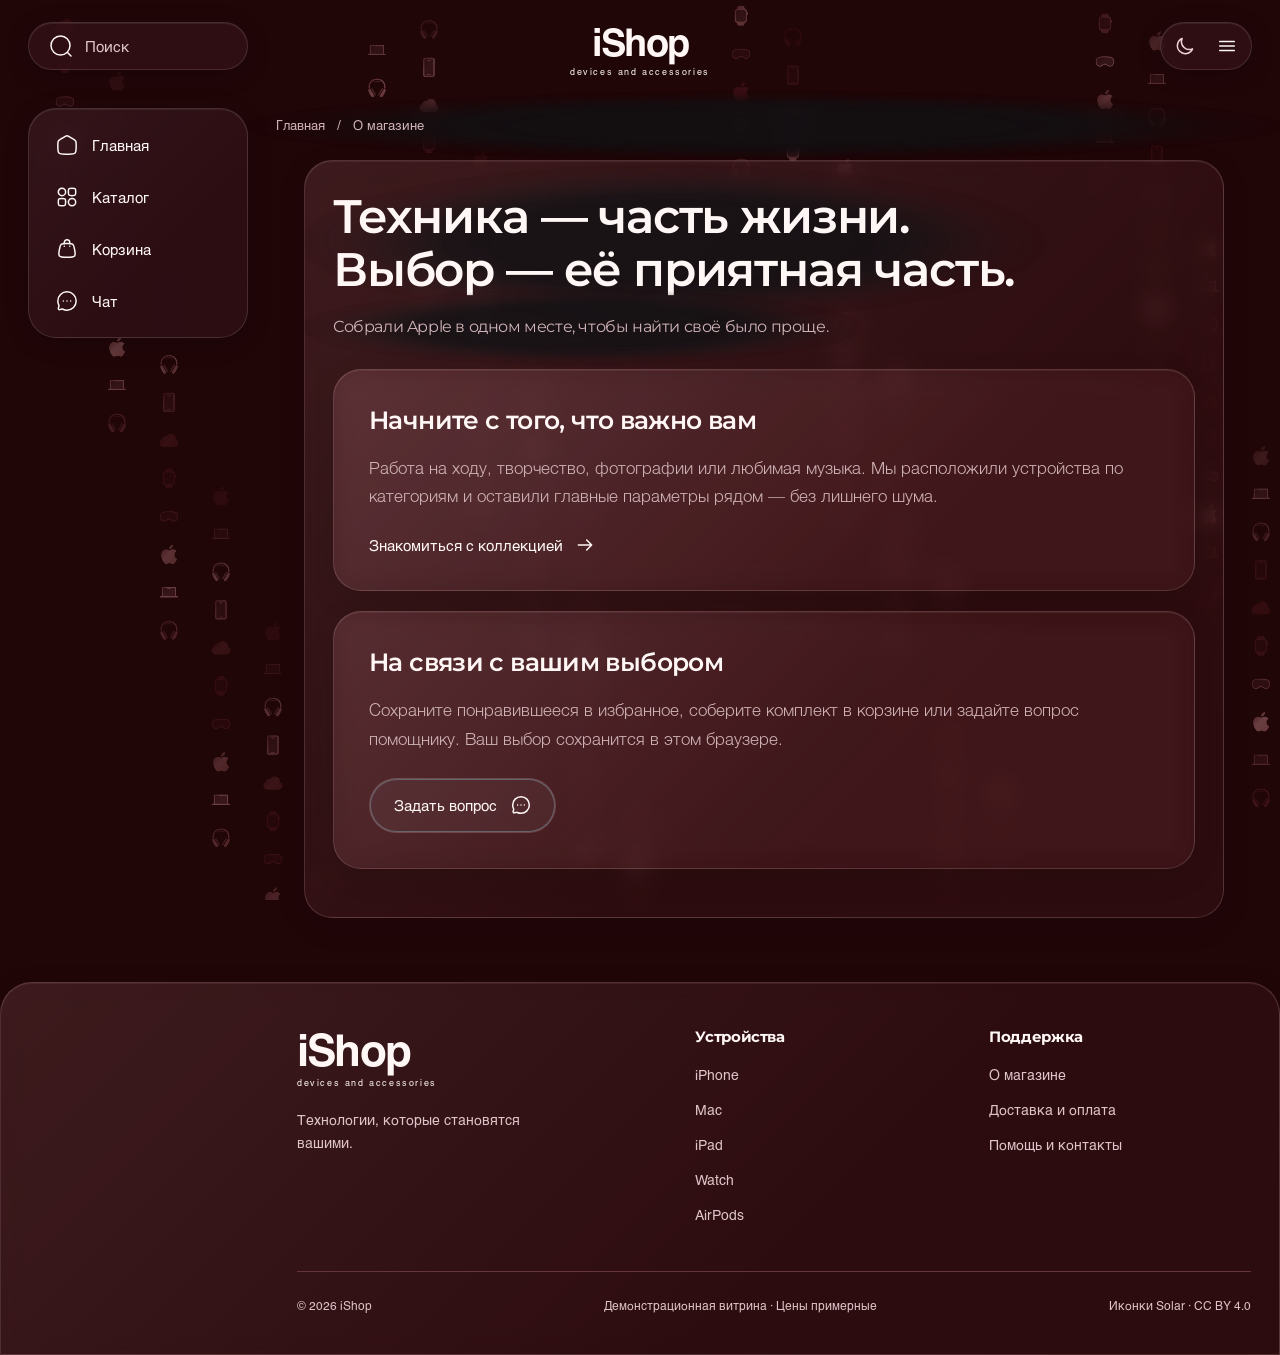
==== commit 6b5512ba: "Add files via upload" ====
--- a/about.html
+++ b/about.html
@@ -1 +1 @@
-<!doctype html><html lang="ru"><head><meta charset="utf-8"><meta name="viewport" content="width=device-width,initial-scale=1"><meta name="description" content="iShop — устройства Apple. Каталог iPhone, MacBook, iPad, AirPods и Apple Watch Series 12."><meta name="theme-color" content="#210608"><title>О магазине — iShop</title><link rel="icon" type="image/svg+xml" href="favicon.svg?v=ishop-3"><script src="theme.js?v=ishop-3"></script><link rel="preconnect" href="https://fonts.googleapis.com"><link rel="preconnect" href="https://fonts.gstatic.com" crossorigin><link href="https://fonts.googleapis.com/css2?family=Montserrat:wght@400;500;600;700&amp;display=swap" rel="stylesheet"><link rel="stylesheet" href="style.css?v=ishop-3"><link rel="stylesheet" href="ishop.css?v=ishop-3"><script defer src="solar.js?v=ishop-3"></script><script defer src="products.js?v=ishop-3"></script><script defer src="app.js?v=ishop-3"></script></head><body data-page="about"><noscript>Для просмотра интерактивного каталога включите JavaScript.</noscript></body></html>+<!doctype html><html lang="ru"><head><meta charset="utf-8"><meta name="viewport" content="width=device-width,initial-scale=1"><meta name="description" content="iShop — устройства Apple. Каталог iPhone, MacBook, iPad, AirPods и Apple Watch Series 12."><meta name="theme-color" content="#210608"><title>О магазине — iShop</title><link rel="icon" type="image/svg+xml" href="favicon.svg?v=ishop-4"><script src="theme.js?v=ishop-4"></script><link rel="preconnect" href="https://fonts.googleapis.com"><link rel="preconnect" href="https://fonts.gstatic.com" crossorigin><link href="https://fonts.googleapis.com/css2?family=Montserrat:wght@400;500;600;700&amp;display=swap" rel="stylesheet"><link rel="stylesheet" href="style.css?v=ishop-4"><link rel="stylesheet" href="ishop.css?v=ishop-4"><script defer src="solar.js?v=ishop-4"></script><script defer src="products.js?v=ishop-4"></script><script defer src="app.js?v=ishop-4"></script></head><body data-page="about"><noscript>Для просмотра интерактивного каталога включите JavaScript.</noscript></body></html>
--- a/ishop.css
+++ b/ishop.css
@@ -89,3 +89,83 @@
 html[data-theme=light] body nav.dock .dock-item:is(.active,[aria-expanded=true],.scrub-target) svg,
 html[data-theme=light] body .catalog-tabs .chip.active .sf-category,
 html[data-theme=light] body .favorite.selected svg{color:var(--ui-icon-active)}
+
+/* v4 — shared alignment and fast response with a gentle ease-out. */
+:root{--spring:cubic-bezier(.16,1,.3,1);--ease:cubic-bezier(.16,1,.3,1)}
+html body :is(button,a,.card,.card-track,.product-gallery-track,.dock-indicator,.category-indicator,.gallery-thumb,.toast){transition-timing-function:var(--ease)}
+html body :is(.dock-indicator,.category-indicator){transition-duration:.48s}
+html body .card-track,html body .product-gallery-track{transition-duration:.52s}
+html body .dock{grid-template-columns:repeat(4,minmax(0,1fr))}
+html body section.hero,html[data-theme=dark] body section.hero{background:#fff;color:#9e1935}
+html body .hero h1{color:#9e1935}
+html body .hero-copy .pill{min-height:58px;padding:18px 28px;font-size:17px;gap:18px}
+html body .hero-copy .pill svg{width:24px;height:24px}
+html body .cart-row{grid-template-columns:84px minmax(0,1fr) auto;grid-template-rows:auto auto 44px;column-gap:18px;row-gap:8px;align-items:center;padding:20px}
+.cart-photo{grid-column:1;grid-row:1/4;align-self:center}
+html body .cart-row .cart-photo img{width:84px;height:110px;object-fit:contain}
+.cart-title{grid-column:2;grid-row:1;align-self:baseline;min-width:0}
+html body .cart-title h3{margin:0;font-size:18px;line-height:1.3;overflow-wrap:anywhere}
+html body .cart-row .cart-price{grid-column:3;grid-row:1;justify-self:end;align-self:baseline;margin:0;font-size:17px;line-height:1.3;white-space:nowrap}
+html body .cart-row .cart-variant{grid-column:2/4;grid-row:2;min-width:0;margin:0;font-size:14px;line-height:1.5;color:var(--muted)}
+html body .cart-row .quantity{grid-column:2;grid-row:3;justify-self:start;height:44px;margin:0}
+html body .cart-row .quantity button{width:40px;height:42px;padding:0}
+html body .cart-row .cart-remove{grid-column:3;grid-row:3;justify-self:end;width:44px;height:44px;margin:0;border-radius:999px;background:var(--frost-fill);border:1px solid var(--frost-edge);box-shadow:inset 0 1px 0 var(--frost-shine)}
+html body .cart-remove svg{width:21px;height:21px}
+html body .catalog-toolbar{display:flex;flex-wrap:wrap;align-items:center;gap:16px;justify-content:space-between}
+html body .catalog-tabs{flex:0 0 180px;max-width:180px;padding:5px;gap:2px}
+html body .catalog-tabs .chip{height:46px;font-size:14px}
+html body .catalog-tabs .chip svg{width:24px;height:24px}
+.catalog-dropdowns{display:flex;gap:10px;align-items:center;margin-left:auto;min-width:0}
+html body .catalog-dropdowns .sort-trigger{height:58px;max-width:none;min-width:0;padding:0 18px;font-size:14px;gap:10px}
+.catalog-dropdowns .sort-trigger>svg:first-child{width:21px;height:21px;transform:none}
+.catalog-dropdowns .sort-trigger>svg:last-child{width:18px;height:18px;transform:rotate(90deg)}
+.catalog-dropdowns .sort-trigger[aria-expanded=true]>svg:last-child{transform:rotate(270deg)}
+.device-option{display:flex;align-items:center;gap:12px}
+.device-option svg{width:23px;height:23px;color:var(--accent);flex:none}
+html body .sort-menu{z-index:20;background:linear-gradient(135deg,#ffffff30,transparent 65%),rgba(249,240,241,.94);backdrop-filter:blur(18px)!important;-webkit-backdrop-filter:blur(18px)!important}
+html[data-theme=dark] body .sort-menu{background:linear-gradient(135deg,#ffe4ea0c,transparent 65%),rgba(49,17,25,.94)}
+html body .sort-menu button[aria-checked=true]{background:var(--selection);color:var(--accent)}
+.catalog-dropdowns .device-menu{width:258px}
+#catalog-cards>.empty{grid-column:1/-1;width:100%}
+#catalog-cards>.empty h2{font-size:clamp(23px,3vw,34px);line-height:1.3}
+#catalog-cards>.empty p{max-width:620px;margin:18px auto 26px;line-height:1.6}
+.menu-label{display:flex;align-items:center;gap:14px;min-width:0}
+html body .menu-dialog .menu-label>svg{width:23px;height:23px;flex:none;color:var(--accent)}
+html body .menu-dialog nav a>svg{width:18px;height:18px}
+.contacts-list{display:grid;gap:14px;width:100%;max-width:900px}
+.contact-row{display:flex;align-items:center;gap:18px;padding:22px 26px;border-radius:28px;min-height:94px;background:var(--frost-fill);border:1px solid var(--frost-edge);box-shadow:inset 0 1px 0 var(--frost-shine),var(--frost-shadow);backdrop-filter:blur(var(--frost-blur));-webkit-backdrop-filter:blur(var(--frost-blur));transition:transform .45s var(--ease),background .35s var(--ease)}
+.contact-icon{display:grid;place-items:center;flex:0 0 44px;height:44px;color:var(--accent)}
+.contact-icon svg{width:30px;height:30px}
+.contact-copy{display:flex;flex-direction:column;gap:5px;min-width:0}
+.contact-copy strong{font-size:18px;font-weight:500;line-height:1.35}
+.contact-copy>span{font-size:14px;line-height:1.4;color:var(--muted);overflow-wrap:anywhere}
+.contact-arrow{margin-left:auto;display:flex;color:var(--accent)}
+.contact-arrow svg{width:22px;height:22px}
+a.contact-row:hover{transform:translateY(-2px)}
+@media(max-width:760px){
+ html body .hero-copy .pill{min-height:44px;padding:12px 15px;font-size:13px;gap:8px}
+ html body .hero-copy .pill svg{width:18px;height:18px}
+ html body .cart-row{grid-template-columns:50px minmax(0,1fr) auto;padding:14px;column-gap:10px;row-gap:8px}
+ html body .cart-row .cart-photo img{width:50px;height:78px;border-radius:14px}
+ html body .cart-title h3{font-size:14px;line-height:1.35}
+ html body .cart-row .cart-price{font-size:14px;line-height:1.45}
+ html body .cart-row .cart-variant{font-size:12px}
+ html body .cart-row .quantity button{width:34px}
+ html body .catalog-toolbar{gap:12px}
+ html body .catalog-tabs{flex:0 0 148px;max-width:148px;padding:4px}
+ html body .catalog-tabs .chip{height:42px}
+ .catalog-dropdowns{width:100%;margin:0;gap:8px}
+ .catalog-dropdowns .sort-wrap{flex:1;min-width:0}
+ html body .catalog-dropdowns .sort-trigger{width:100%;height:48px;padding:0 12px;gap:7px;font-size:12px;justify-content:space-between}
+ .catalog-dropdowns .sort-trigger>svg:first-child{width:19px;height:19px}
+ .catalog-dropdowns .device-menu{left:0;right:auto;transform-origin:top left}
+ .contact-row{padding:18px;border-radius:24px;gap:12px;min-height:84px}
+ .contact-copy strong{font-size:16px}
+ .contact-icon{flex-basis:36px}
+ .contact-icon svg{width:26px;height:26px}
+}
+@media(min-width:761px) and (max-width:1200px){
+ html body .catalog-tabs{flex-basis:150px;max-width:150px}
+ html body .catalog-dropdowns .sort-trigger{padding:0 13px;gap:7px;font-size:12px}
+}
+@media(prefers-reduced-motion:reduce){html body :is(.dock-indicator,.category-indicator,.card-track,.product-gallery-track,.contact-row){transition:none}}
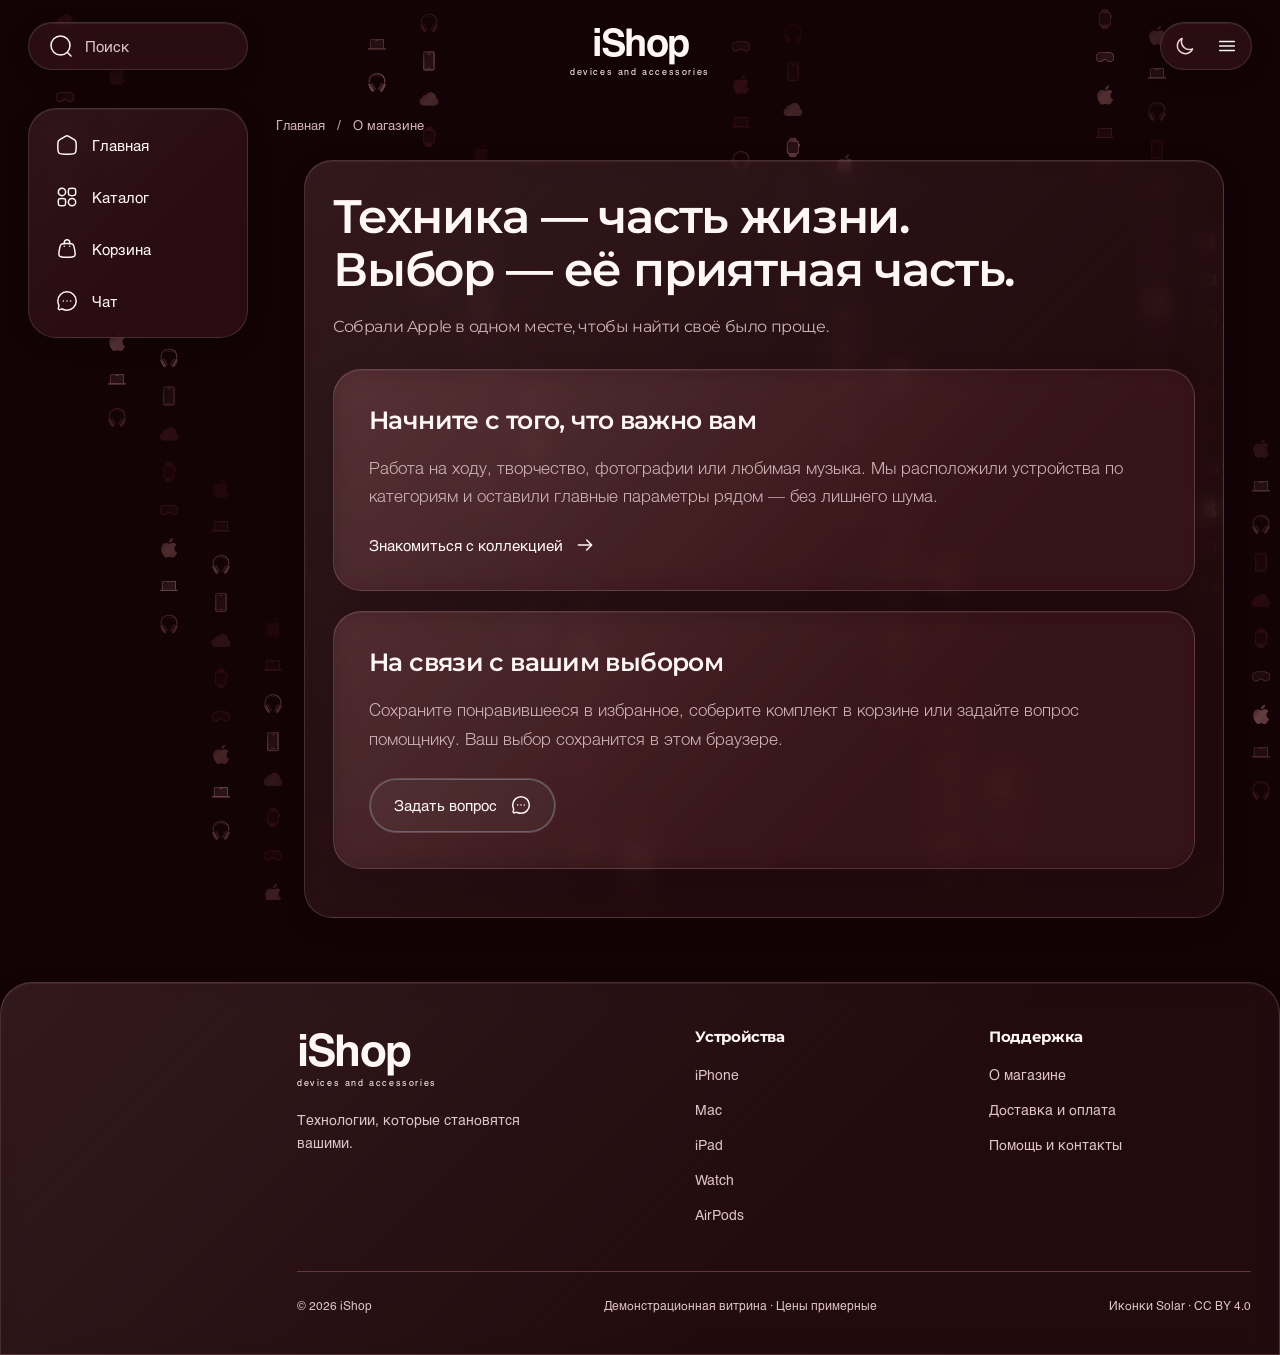
==== commit 38f97e7f: "Add files via upload" ====
--- a/about.html
+++ b/about.html
@@ -1 +1 @@
-<!doctype html><html lang="ru"><head><meta charset="utf-8"><meta name="viewport" content="width=device-width,initial-scale=1"><meta name="description" content="iShop — устройства Apple. Каталог iPhone, MacBook, iPad, AirPods и Apple Watch Series 12."><meta name="theme-color" content="#210608"><title>О магазине — iShop</title><link rel="icon" type="image/svg+xml" href="favicon.svg?v=ishop-4"><script src="theme.js?v=ishop-4"></script><link rel="preconnect" href="https://fonts.googleapis.com"><link rel="preconnect" href="https://fonts.gstatic.com" crossorigin><link href="https://fonts.googleapis.com/css2?family=Montserrat:wght@400;500;600;700&amp;display=swap" rel="stylesheet"><link rel="stylesheet" href="style.css?v=ishop-4"><link rel="stylesheet" href="ishop.css?v=ishop-4"><script defer src="solar.js?v=ishop-4"></script><script defer src="products.js?v=ishop-4"></script><script defer src="app.js?v=ishop-4"></script></head><body data-page="about"><noscript>Для просмотра интерактивного каталога включите JavaScript.</noscript></body></html>+<!doctype html><html lang="ru"><head><meta charset="utf-8"><meta name="viewport" content="width=device-width,initial-scale=1"><meta name="description" content="iShop — устройства Apple. Каталог iPhone, MacBook, iPad, AirPods и Apple Watch Series 12."><meta name="theme-color" content="#130306"><title>О магазине — iShop</title><link rel="icon" type="image/svg+xml" href="favicon.svg?v=ishop-7"><script src="theme.js?v=ishop-7"></script><link rel="preconnect" href="https://fonts.googleapis.com"><link rel="preconnect" href="https://fonts.gstatic.com" crossorigin><link href="https://fonts.googleapis.com/css2?family=Montserrat:wght@400;500;600;700&amp;display=swap" rel="stylesheet"><link rel="stylesheet" href="style.css?v=ishop-7"><link rel="stylesheet" href="ishop.css?v=ishop-7"><script defer src="solar.js?v=ishop-7"></script><script defer src="products.js?v=ishop-7"></script><script defer src="app.js?v=ishop-7"></script></head><body data-page="about"><noscript>Для просмотра интерактивного каталога включите JavaScript.</noscript></body></html>
--- a/ishop.css
+++ b/ishop.css
@@ -10,7 +10,7 @@
   background:var(--paper);color:var(--ink);
 }
 :root[data-theme=dark]{
-  --paper:#210608;--ink:#fff7f5;--muted:#d0b3b7;--secondary:#dfc5c9;
+  --paper:#130306;--ink:#fff7f5;--muted:#d0b3b7;--secondary:#dfc5c9;
   --surface:#361417;--line:#67333d;--accent:#ffc0c8;--accent-soft:#f4a1af;
   --frost:rgba(96,43,49,.20);--frost-edge:rgba(255,215,218,.17);
   --frost-shine:rgba(255,208,215,.075);--frost-shadow:0 8px 28px #10000220;
@@ -20,7 +20,7 @@
   background:var(--paper);color:var(--ink);
 }
 html{background:radial-gradient(ellipse at 80% 7%,#af465610,transparent 52%),radial-gradient(ellipse at 15% 55%,#83203908,transparent 60%),var(--paper);background-attachment:fixed}
-html[data-theme=dark]{background:radial-gradient(ellipse at 75% 5%,#75131d42,transparent 48%),radial-gradient(ellipse at 15% 60%,#59101830,transparent 60%),var(--paper);background-attachment:fixed}
+html[data-theme=dark]{background:radial-gradient(ellipse at 75% 5%,#57101b24,transparent 48%),radial-gradient(ellipse at 15% 60%,#40101a20,transparent 60%),var(--paper);background-attachment:fixed}
 #matrix{opacity:.60}
 html[data-theme=dark] #matrix{opacity:.45}
 html body .brand{font-family:'Manzana Helvetica',Helvetica,Arial,sans-serif;letter-spacing:0;gap:0}
@@ -169,3 +169,45 @@
  html body .catalog-dropdowns .sort-trigger{padding:0 13px;gap:7px;font-size:12px}
 }
 @media(prefers-reduced-motion:reduce){html body :is(.dock-indicator,.category-indicator,.card-track,.product-gallery-track,.contact-row){transition:none}}
+
+/* Contacts share one continuous glass surface. */
+.contacts-list{gap:0;padding:6px 24px;border-radius:32px;overflow:hidden;background:var(--frost-fill);border:1px solid var(--frost-edge);box-shadow:inset 0 1px 0 var(--frost-shine),var(--frost-shadow);backdrop-filter:blur(var(--frost-blur));-webkit-backdrop-filter:blur(var(--frost-blur))}
+html body .contacts-list .contact-row{padding:22px 4px;border:0;border-radius:0;background:none;box-shadow:none;backdrop-filter:none;-webkit-backdrop-filter:none}
+.contacts-list .contact-row+.contact-row{border-top:1px solid var(--line)!important}
+html body .contacts-list a.contact-row:hover{transform:none;background:var(--nav-hover)}
+
+/* Remove the old dark masks beneath headings and supporting text. */
+html body :is(.section-title,.breadcrumbs,.page-heading,.lead)::before{content:none;display:none;background:none;box-shadow:none;filter:none;backdrop-filter:none!important;-webkit-backdrop-filter:none!important}
+html body :is(.section-title,.breadcrumbs,.page-heading,.lead){text-shadow:none;box-shadow:none;background:transparent;backdrop-filter:none!important;-webkit-backdrop-filter:none!important}
+
+#device-icon{display:flex;align-items:center;flex:none}
+#device-icon .sf-category{width:21px;height:21px;color:var(--accent)}
+.device-option .sf-category{width:24px;height:24px;color:var(--accent);flex:none}
+html[data-theme=light] #device-icon .sf-category,html[data-theme=light] .device-option .sf-category{color:var(--ui-icon)}
+@media(max-width:760px){
+ html body .catalog-toolbar{display:flex;flex-wrap:nowrap;gap:6px;align-items:center}
+ html body .catalog-toolbar .catalog-tabs{flex:0 0 90px;max-width:90px;padding:3px;gap:0;height:50px}
+ html body .catalog-toolbar .catalog-tabs .chip{height:42px;padding:3px;font-size:12px}
+ html body .catalog-toolbar .catalog-tabs .chip svg{width:20px;height:20px}
+ html body .catalog-dropdowns{flex:1;min-width:0;width:auto;margin:0;gap:6px}
+ html body .catalog-dropdowns .sort-wrap{flex:1 1 0;min-width:0;position:static}
+ html body .catalog-dropdowns .sort-trigger{height:50px;min-width:0;padding:0 9px;gap:5px;font-size:12px;line-height:1.2;white-space:normal;justify-content:center}
+ .catalog-dropdowns .sort-trigger>span:not(#device-icon){min-width:0;overflow-wrap:anywhere}
+ html body .catalog-dropdowns .sort-trigger>svg:last-child{width:13px;height:13px;flex:none}
+ #device-icon .sf-category{width:18px;height:18px}
+ .catalog-dropdowns .device-menu{left:auto;right:0;max-width:calc(100vw - 32px);width:230px;transform-origin:top right}
+ .contacts-list{padding:4px 18px;border-radius:28px}
+ html body .contacts-list .contact-row{padding:18px 0;min-height:84px}
+}
+@media(max-width:360px){
+ html body .catalog-toolbar .catalog-tabs{flex-basis:80px;max-width:80px}
+ html body .catalog-dropdowns .sort-trigger{padding:0 6px;gap:4px}
+}
+
+/* A clipped rose-white highlight follows the pointer behind the button label. */
+@media(any-hover:hover) and (any-pointer:fine) and (prefers-reduced-motion:no-preference){
+ :where(.pill:not(.outline),.add-btn,.chat-form button,.catalog-buy){position:relative}
+ html body :is(.pill:not(.outline),.add-btn,.chat-form button,.catalog-buy){isolation:isolate;overflow:hidden}
+ html body :is(.pill:not(.outline),.add-btn,.chat-form button,.catalog-buy)::before{content:'';position:absolute;left:0;top:0;width:180px;height:180px;border-radius:50%;z-index:-1;pointer-events:none;background:radial-gradient(circle,rgba(255,229,236,.26) 0%,rgba(255,190,210,.13) 32%,rgba(255,190,210,0) 70%);transform:translate3d(var(--glow-x,0px),var(--glow-y,0px),0) translate(-50%,-50%);opacity:0;transition:opacity .32s var(--ease)}
+ html body :is(.pill:not(.outline),.add-btn,.chat-form button,.catalog-buy)[data-glow-active=true]::before{opacity:1}
+}
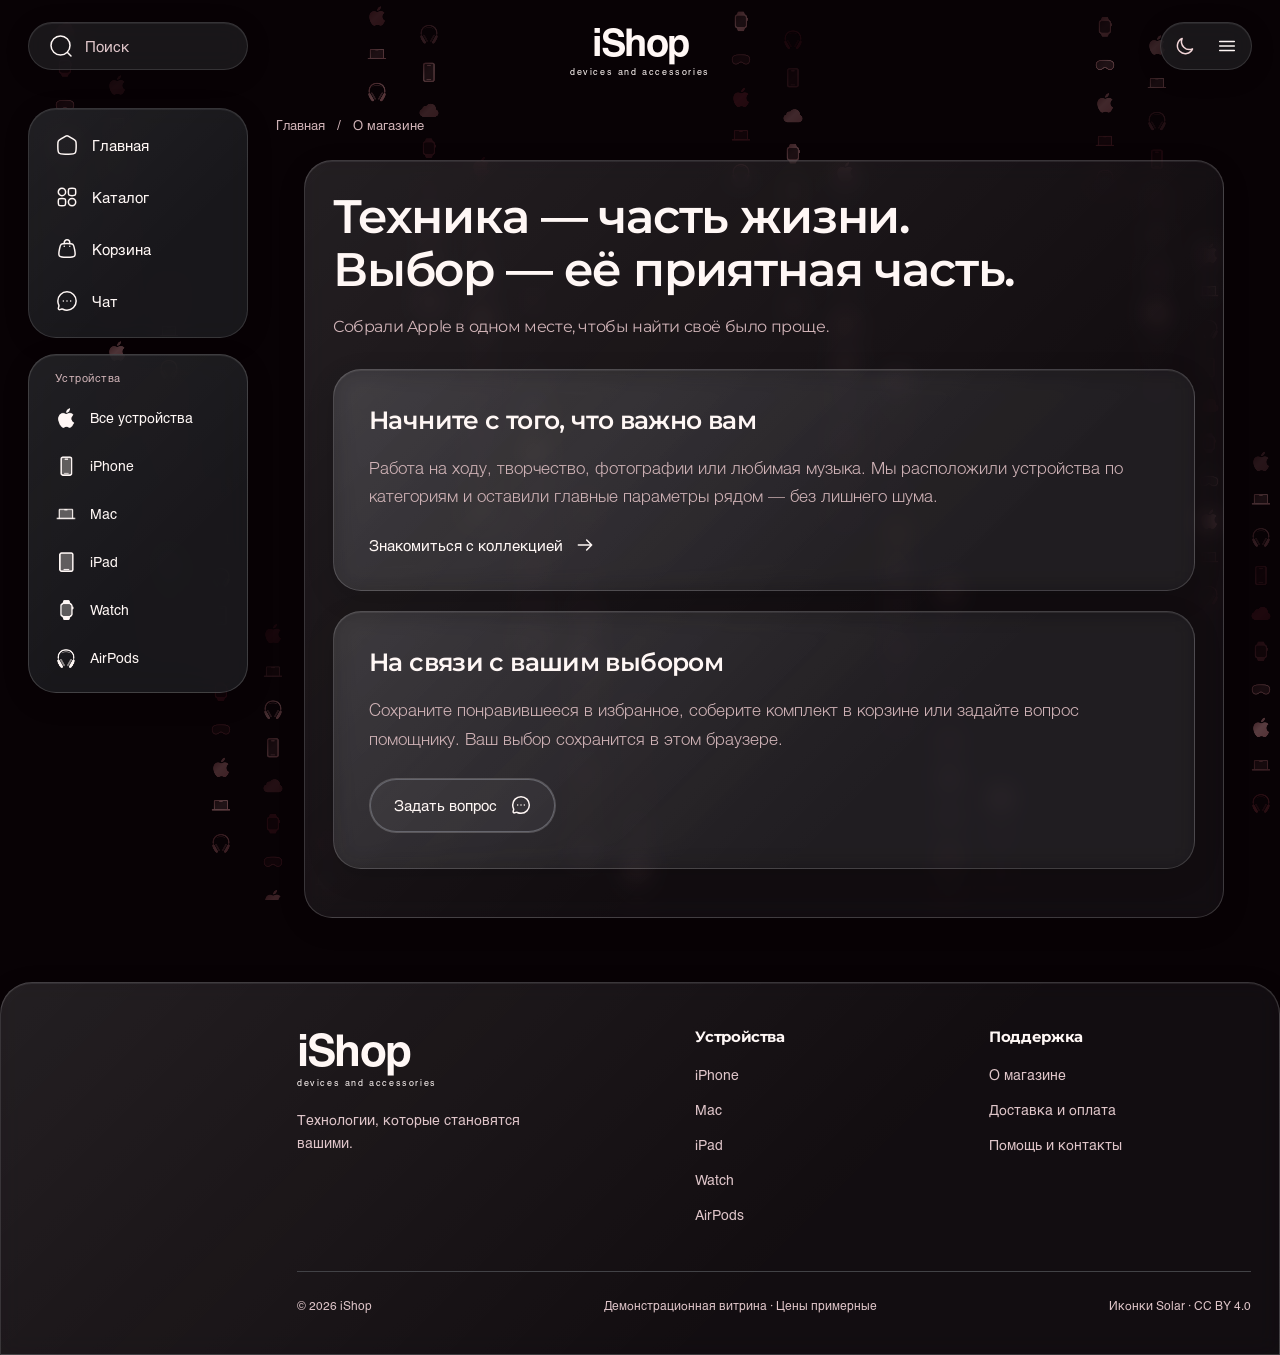
==== commit 8c6c14eb: "Add files via upload" ====
--- a/about.html
+++ b/about.html
@@ -1 +1 @@
-<!doctype html><html lang="ru"><head><meta charset="utf-8"><meta name="viewport" content="width=device-width,initial-scale=1"><meta name="description" content="iShop — устройства Apple. Каталог iPhone, MacBook, iPad, AirPods и Apple Watch Series 12."><meta name="theme-color" content="#130306"><title>О магазине — iShop</title><link rel="icon" type="image/svg+xml" href="favicon.svg?v=ishop-7"><script src="theme.js?v=ishop-7"></script><link rel="preconnect" href="https://fonts.googleapis.com"><link rel="preconnect" href="https://fonts.gstatic.com" crossorigin><link href="https://fonts.googleapis.com/css2?family=Montserrat:wght@400;500;600;700&amp;display=swap" rel="stylesheet"><link rel="stylesheet" href="style.css?v=ishop-7"><link rel="stylesheet" href="ishop.css?v=ishop-7"><script defer src="solar.js?v=ishop-7"></script><script defer src="products.js?v=ishop-7"></script><script defer src="app.js?v=ishop-7"></script></head><body data-page="about"><noscript>Для просмотра интерактивного каталога включите JavaScript.</noscript></body></html>+<!doctype html><html lang="ru"><head><meta charset="utf-8"><meta name="viewport" content="width=device-width,initial-scale=1"><meta name="description" content="iShop — устройства Apple. Каталог iPhone, MacBook, iPad, AirPods и Apple Watch Series 12."><meta name="theme-color" content="#080205"><title>О магазине — iShop</title><link rel="icon" type="image/svg+xml" href="favicon.svg?v=ishop-8"><script src="theme.js?v=ishop-8"></script><link rel="preconnect" href="https://fonts.googleapis.com"><link rel="preconnect" href="https://fonts.gstatic.com" crossorigin><link href="https://fonts.googleapis.com/css2?family=Montserrat:wght@400;500;600;700&amp;display=swap" rel="stylesheet"><link rel="stylesheet" href="style.css?v=ishop-8"><link rel="stylesheet" href="ishop.css?v=ishop-8"><script defer src="solar.js?v=ishop-8"></script><script defer src="products.js?v=ishop-8"></script><script defer src="catalog-tools.js?v=ishop-8"></script><script defer src="catalog-ui.js?v=ishop-8"></script><script defer src="app.js?v=ishop-8"></script></head><body data-page="about"><noscript>Для просмотра интерактивного каталога включите JavaScript.</noscript></body></html>
--- a/ishop.css
+++ b/ishop.css
@@ -1,26 +1,26 @@
-/* iShop identity: wine, porcelain, and softly tinted glass. */
+/* iShop identity: wine accents, porcelain, and neutral frosted glass. */
 :root{
   --paper:#f6f2f1;--ink:#29181c;--muted:#79676c;--secondary:#766369;
-  --surface:#fcf9f8;--line:#ddcdd0;--accent:#871d30;--accent-soft:#ad3348;
-  --frost:rgba(255,250,249,.55);--frost-edge:rgba(255,255,255,.8);
-  --frost-shine:rgba(255,255,255,.32);--frost-shadow:0 8px 28px #4e11210a;
-  --glass:rgba(255,250,249,.64);--selection:rgba(79,13,29,.11);
-  --nav-selection:rgba(68,18,30,.14);--nav-hover:rgba(68,18,30,.08);
+  --surface:#fafafa;--line:#d6d6d8;--accent:#871d30;--accent-soft:#ad3348;
+  --frost:rgba(255,255,255,.55);--frost-edge:rgba(255,255,255,.8);
+  --frost-shine:rgba(255,255,255,.32);--frost-shadow:0 8px 28px #0000000a;
+  --glass:rgba(255,255,255,.64);--selection:rgba(0,0,0,.11);
+  --nav-selection:rgba(0,0,0,.14);--nav-hover:rgba(0,0,0,.08);
   --button-blue:linear-gradient(115deg,#741627,#94223a 42%,#7f172b 76%,#861c30);
   background:var(--paper);color:var(--ink);
 }
 :root[data-theme=dark]{
-  --paper:#130306;--ink:#fff7f5;--muted:#d0b3b7;--secondary:#dfc5c9;
-  --surface:#361417;--line:#67333d;--accent:#ffc0c8;--accent-soft:#f4a1af;
-  --frost:rgba(96,43,49,.20);--frost-edge:rgba(255,215,218,.17);
-  --frost-shine:rgba(255,208,215,.075);--frost-shadow:0 8px 28px #10000220;
-  --glass:rgba(55,20,26,.62);--selection:rgba(13,0,4,.30);
-  --nav-selection:rgba(13,0,4,.32);--nav-hover:rgba(13,0,4,.22);
+  --paper:#080205;--ink:#fff7f5;--muted:#d0b3b7;--secondary:#dfc5c9;
+  --surface:#242426;--line:#424246;--accent:#ffc0c8;--accent-soft:#f4a1af;
+  --frost:rgba(61,61,65,.20);--frost-edge:rgba(255,255,255,.17);
+  --frost-shine:rgba(255,255,255,.075);--frost-shadow:0 8px 28px #00000020;
+  --glass:rgba(36,36,40,.62);--selection:rgba(0,0,0,.30);
+  --nav-selection:rgba(0,0,0,.32);--nav-hover:rgba(0,0,0,.22);
   --button-blue:linear-gradient(115deg,#89243a,#a43147 42%,#8d2539 76%,#982b41);
   background:var(--paper);color:var(--ink);
 }
 html{background:radial-gradient(ellipse at 80% 7%,#af465610,transparent 52%),radial-gradient(ellipse at 15% 55%,#83203908,transparent 60%),var(--paper);background-attachment:fixed}
-html[data-theme=dark]{background:radial-gradient(ellipse at 75% 5%,#57101b24,transparent 48%),radial-gradient(ellipse at 15% 60%,#40101a20,transparent 60%),var(--paper);background-attachment:fixed}
+html[data-theme=dark]{background:radial-gradient(ellipse at 75% 5%,#24081112,transparent 48%),radial-gradient(ellipse at 15% 60%,#19050a12,transparent 60%),var(--paper);background-attachment:fixed}
 #matrix{opacity:.60}
 html[data-theme=dark] #matrix{opacity:.45}
 html body .brand{font-family:'Manzana Helvetica',Helvetica,Arial,sans-serif;letter-spacing:0;gap:0}
@@ -30,8 +30,8 @@
 html body .footer .brand .ishop-wordmark{font-size:44px;align-items:flex-start}
 .footer p,.footer a:not(.brand),.footer-bottom,.availability,.search-label{color:var(--muted)}
 .theme-toggle[aria-pressed=true]{color:#f3d6d8}
-html body nav.dock{background:linear-gradient(135deg,#ffffff28,transparent 65%),rgba(243,232,233,.83)!important;border-color:#fff9}
-html[data-theme=dark] body nav.dock{background:linear-gradient(135deg,#ffd6df09,transparent 65%),rgba(47,16,23,.78)!important;border-color:#efb8c129}
+html body nav.dock{background:linear-gradient(135deg,#ffffff28,transparent 65%),rgba(238,238,241,.83)!important;border-color:#fff9}
+html[data-theme=dark] body nav.dock{background:linear-gradient(135deg,#ffffff09,transparent 65%),rgba(30,30,34,.78)!important;border-color:#ffffff29}
 html body nav.dock .dock-indicator{background:var(--nav-selection);box-shadow:none;border:0}
 html body nav.dock .dock-item{color:var(--ink)}
 html body nav.dock .dock-item:is(.active,[aria-expanded=true],.scrub-target){color:var(--accent)}
@@ -48,9 +48,9 @@
 html body :is(.pill:not(.outline),.add-btn,.chat-form button,.catalog-buy){box-shadow:0 5px 16px #5b0d2014}
 html body .pill:not(.outline):hover{box-shadow:0 8px 22px #5b0d2028}
 html body .message.user{background:var(--button-blue);color:#fff;border:0}
-html body dialog.search-dialog{background:linear-gradient(135deg,#ffffff28,transparent 65%),rgba(249,240,241,.80)!important}
-html[data-theme=dark] body dialog.search-dialog{background:linear-gradient(135deg,#ffe4ea0c,transparent 65%),rgba(49,17,25,.68)!important;color:var(--ink)}
-html[data-theme=dark] body .search-dialog .search-input{background:#ffe3e909;color:var(--ink);border-color:#efd0d32b}
+html body dialog.search-dialog{background:linear-gradient(135deg,#ffffff28,transparent 65%),rgba(245,245,247,.80)!important}
+html[data-theme=dark] body dialog.search-dialog{background:linear-gradient(135deg,#ffffff0c,transparent 65%),rgba(33,33,37,.68)!important;color:var(--ink)}
+html[data-theme=dark] body .search-dialog .search-input{background:#ffffff09;color:var(--ink);border-color:#ffffff2b}
 html[data-theme=dark] body .search-dialog .search-input::placeholder{color:#ccacb4}
 html[data-theme=dark] body .search-dialog .search-result{color:var(--ink)}
 html[data-theme=dark] body .search-dialog .search-result small{color:var(--muted)}
@@ -62,8 +62,8 @@
 html body .hero-visual::after{display:none}
 html body .hero-copy{padding-left:10%}
 html body .hero-copy .pill{background:linear-gradient(115deg,#a8203c,#bc304b 55%,#a91f3a);color:#fff;box-shadow:inset 0 0 0 1px #ffffff26,0 6px 20px #1c00032e}
-html body .second-row .portrait-banner{background:radial-gradient(ellipse at 20% 12%,#ffffff66,transparent 65%),rgba(241,224,226,.56)}
-html[data-theme=dark] body .second-row .portrait-banner{background:radial-gradient(ellipse at 20% 12%,#ad354026,transparent 65%),rgba(77,28,35,.36)}
+html body .second-row .portrait-banner{background:radial-gradient(ellipse at 20% 12%,#ffffff66,transparent 65%),rgba(255,255,255,.56)}
+html[data-theme=dark] body .second-row .portrait-banner{background:radial-gradient(ellipse at 20% 12%,#ffffff26,transparent 65%),rgba(48,48,52,.36)}
 html body .cards .card{border-color:var(--frost-edge)}
 html body .cards .card-viewport{background:#fff;box-shadow:inset 0 0 0 1px #fff}
 html body .footer{border-color:var(--frost-edge)}
@@ -122,8 +122,8 @@
 .catalog-dropdowns .sort-trigger[aria-expanded=true]>svg:last-child{transform:rotate(270deg)}
 .device-option{display:flex;align-items:center;gap:12px}
 .device-option svg{width:23px;height:23px;color:var(--accent);flex:none}
-html body .sort-menu{z-index:20;background:linear-gradient(135deg,#ffffff30,transparent 65%),rgba(249,240,241,.94);backdrop-filter:blur(18px)!important;-webkit-backdrop-filter:blur(18px)!important}
-html[data-theme=dark] body .sort-menu{background:linear-gradient(135deg,#ffe4ea0c,transparent 65%),rgba(49,17,25,.94)}
+html body .sort-menu{z-index:20;background:linear-gradient(135deg,#ffffff30,transparent 65%),rgba(245,245,247,.94);backdrop-filter:blur(18px)!important;-webkit-backdrop-filter:blur(18px)!important}
+html[data-theme=dark] body .sort-menu{background:linear-gradient(135deg,#ffffff0c,transparent 65%),rgba(33,33,37,.94)}
 html body .sort-menu button[aria-checked=true]{background:var(--selection);color:var(--accent)}
 .catalog-dropdowns .device-menu{width:258px}
 #catalog-cards>.empty{grid-column:1/-1;width:100%}
@@ -211,3 +211,88 @@
  html body :is(.pill:not(.outline),.add-btn,.chat-form button,.catalog-buy)::before{content:'';position:absolute;left:0;top:0;width:180px;height:180px;border-radius:50%;z-index:-1;pointer-events:none;background:radial-gradient(circle,rgba(255,229,236,.26) 0%,rgba(255,190,210,.13) 32%,rgba(255,190,210,0) 70%);transform:translate3d(var(--glow-x,0px),var(--glow-y,0px),0) translate(-50%,-50%);opacity:0;transition:opacity .32s var(--ease)}
  html body :is(.pill:not(.outline),.add-btn,.chat-form button,.catalog-buy)[data-glow-active=true]::before{opacity:1}
 }
+
+/* v8: neutral glass. Only content surfaces get a lighter opacity. */
+:root{--content-frost:rgba(255,255,255,.28);--content-shine:rgba(255,255,255,.15);--filter-glass:rgba(245,245,247,.80)}
+:root[data-theme=dark]{--content-frost:rgba(255,255,255,.035);--content-shine:rgba(255,255,255,.06);--filter-glass:rgba(33,33,37,.68)}
+html[data-theme] body :is(.cards .card,.cart-row,.summary,.specs,.empty,.product-copy,.second-row .portrait-banner){background:linear-gradient(135deg,var(--content-shine),transparent 65%),var(--content-frost)}
+html body .dialog-top .icon-btn{background:#e9e9ec80}
+html body dialog::backdrop{background:#0000004a}
+html[data-theme=dark] body dialog::backdrop{background:#0006}
+html body .gallery-thumb{padding:5px;overflow:hidden;flex-basis:76px;height:72px}
+html body .gallery-thumb img{display:block;width:100%;height:100%;padding:3px;object-fit:contain;mix-blend-mode:normal;filter:none;opacity:1;border-radius:10px;background:#fff}
+html body .gallery-thumb:focus-visible{outline:2px solid var(--accent-soft);outline-offset:3px}
+
+/* A native dialog supplies Escape, focus containment, and an inert page behind it. */
+html[data-theme] body dialog.filters-dialog{width:680px;max-width:calc(100% - 32px);max-height:calc(100dvh - 48px);padding:28px;border-radius:32px;overflow:hidden;background:linear-gradient(135deg,var(--frost-shine),transparent 65%),var(--filter-glass);backdrop-filter:blur(18px)!important;-webkit-backdrop-filter:blur(18px)!important}
+.filters-dialog[open]{display:flex;flex-direction:column}
+.filters-dialog .dialog-top{flex:none;margin-bottom:22px}
+.filters-dialog .dialog-top h2{font-size:26px;line-height:1.25}
+.filters-dialog .dialog-top .icon-btn{flex:none;width:42px;height:42px}
+#device-filter-form{display:flex;flex-direction:column;min-height:0;overflow:hidden}
+.device-filter-scroll{overflow:auto;overscroll-behavior:contain;padding:3px 5px 2px 2px;scrollbar-width:thin;scrollbar-color:var(--line) transparent}
+.device-filter-group{border:0;padding:0;margin:0 0 26px;min-width:0}
+.device-filter-group legend{float:none;padding:0;margin:0 0 12px;font-family:var(--heading-font);font-size:15px;font-weight:600}
+.filter-choices{display:flex;flex-wrap:wrap;gap:8px}
+.filter-choice{position:relative;display:flex;align-items:center;gap:9px;min-height:44px;max-width:100%;padding:10px 13px;border:1px solid var(--frost-edge);border-radius:999px;background:var(--frost-fill);font-size:14px;line-height:1.35;cursor:pointer;transition:background .4s var(--ease),border-color .4s var(--ease),transform .4s var(--ease)}
+.filter-choice input{position:absolute;width:1px;height:1px;opacity:0;pointer-events:none}
+.filter-choice>span:not(.sf-category):not(.filter-swatch){overflow-wrap:anywhere}
+.filter-choice>svg{width:15px;height:15px;flex:none;opacity:0;transition:opacity .35s var(--ease)}
+.filter-choice .sf-category{width:22px;height:22px;flex:none;color:var(--accent)}
+.filter-choice:has(input:checked){background:var(--selection);border-color:var(--accent-soft)}
+.filter-choice:has(input:checked)>svg{opacity:1;color:var(--accent)}
+.filter-choice:has(input:focus-visible){outline:2px solid var(--accent-soft);outline-offset:3px}
+.filter-choice:active{transform:scale(.97)}
+.filter-swatch{width:19px;height:19px;flex:none;border-radius:50%;background:var(--swatch);box-shadow:inset 0 0 0 1px #0002,0 0 0 2px #fff5}
+.filter-price-range{display:grid;grid-template-columns:repeat(2,minmax(0,1fr));gap:12px}
+.filter-price-range label{display:flex;align-items:center;gap:8px;min-width:0;padding:0 16px;border:1px solid var(--frost-edge);border-radius:18px;background:var(--frost-fill)}
+.filter-price-range label>span{font-size:14px;color:var(--muted)}
+html[data-theme] body .filter-price-range input{min-width:0;width:100%;height:48px;padding:0;border:0;background:transparent;font-size:16px;appearance:textfield;-moz-appearance:textfield}
+.filter-price-range input::-webkit-inner-spin-button,.filter-price-range input::-webkit-outer-spin-button{-webkit-appearance:none;margin:0}
+.filter-hint{color:var(--muted);font-size:12px;line-height:1.6;margin:9px 0 0}
+.filter-error{color:var(--accent);font-size:13px;line-height:1.5;margin:9px 0 0}
+.device-filter-bottom{display:flex;align-items:center;justify-content:space-between;gap:16px;flex:none;border-top:1px solid var(--line);padding-top:18px;margin-top:16px}
+.device-filter-bottom .pill{min-height:48px;gap:12px;padding:13px 20px;font-size:14px}
+.device-filter-bottom .pill svg{width:20px;height:20px;flex:none}
+.filter-reset{min-height:44px;padding:10px 8px;background:transparent;color:var(--muted);font-size:14px}
+.filter-reset:hover{color:var(--ink)}
+#device-filter-apply:disabled{opacity:.55;cursor:not-allowed}
+#device-filter-count{flex:none;display:grid;place-items:center;min-width:19px;height:19px;padding:0 4px;border-radius:50%;font-size:11px;background:var(--selection);color:var(--accent)}
+#device-filter-count[hidden],.filter-error[hidden]{display:none}
+.catalog-active-filters{display:flex;flex-wrap:wrap;gap:8px;margin:-2px 0 20px}
+.catalog-active-filters:empty{display:none}
+.catalog-active-filters button{display:inline-flex;align-items:center;gap:8px;min-height:36px;padding:7px 12px;font-size:12px;line-height:1.4;border:1px solid var(--frost-edge);border-radius:999px;background:var(--frost-fill)}
+.catalog-active-filters button svg{width:15px;height:15px;flex:none;color:var(--muted)}
+.catalog-active-filters .filter-clear-all{border-color:transparent;background:transparent;color:var(--muted)}
+@media(hover:hover){.filter-choice:hover{background:var(--nav-hover)}.catalog-active-filters button:hover{background:var(--nav-hover)}}
+
+/* Desktop-only categories align to the existing navigation without changing it. */
+.device-rail{display:none}
+html[data-theme=light] .device-rail-item .sf-category{color:var(--ui-icon)}
+html[data-theme=light] .device-rail-item:is(.active,.scrub-target) .sf-category{color:var(--ui-icon-active)}
+@media(min-width:1024px){
+ .device-rail{display:flex;position:fixed;z-index:15;flex-direction:column;gap:4px;padding:12px;isolation:isolate;overflow-y:auto;overscroll-behavior:contain;scrollbar-width:thin;border-radius:28px;border:1px solid #fff9;background:linear-gradient(135deg,#ffffff28,transparent 65%),rgba(238,238,241,.83);box-shadow:inset 0 1px 0 var(--frost-shine),var(--frost-shadow);backdrop-filter:blur(18px);-webkit-backdrop-filter:blur(18px)}
+ html[data-theme=dark] .device-rail{background:linear-gradient(135deg,#ffffff09,transparent 65%),rgba(30,30,34,.78);border-color:#ffffff29}
+ .device-rail-title{padding:3px 14px 7px;color:var(--muted);font-size:11px;line-height:1.4;letter-spacing:.04em}
+ .device-rail-item{position:relative;z-index:1;display:flex;align-items:center;gap:13px;flex-shrink:0;min-height:44px;padding:10px 14px;border-radius:18px;color:var(--ink);font-size:14px;line-height:1.3;user-select:none;-webkit-user-drag:none;transition:background .45s var(--ease),color .45s var(--ease)}
+ .device-rail-item .sf-category{width:22px;height:22px;flex:none}
+ .device-rail-item.active,.device-rail-item.scrub-target{color:var(--accent);touch-action:none}
+ .device-rail-item:hover{background:var(--nav-hover)}
+ .device-rail-indicator{position:absolute;top:0;left:0;z-index:0;pointer-events:none;border:0;border-radius:18px;background:var(--nav-selection);transition:transform .48s var(--ease),width .48s var(--ease),height .48s var(--ease),opacity .3s var(--ease)}
+ .device-rail.scrubbing .device-rail-indicator{transition-duration:.12s}
+}
+@media(max-width:760px){
+ html[data-theme] body dialog.filters-dialog{padding:20px;max-width:calc(100% - 24px);max-height:calc(100dvh - 24px);border-radius:28px}
+ .filters-dialog .dialog-top{gap:12px;margin-bottom:18px}
+ .filters-dialog .dialog-top h2{font-size:21px}
+ .filter-choice{padding:10px 11px;font-size:13px;gap:7px}
+ .device-filter-group{margin-bottom:22px}
+ .filter-price-range{gap:8px}
+ .filter-price-range label{padding:0 12px}
+ .device-filter-bottom{gap:8px;margin-top:12px;padding-top:14px}
+ .device-filter-bottom .pill{min-height:48px;padding:12px 15px;font-size:13px;gap:8px}
+ .filter-reset{font-size:13px;padding-left:0}
+ #device-filter-count{min-width:16px;height:16px;font-size:10px}
+ html body .gallery-thumb{flex-basis:70px;height:66px}
+}
+@media(prefers-reduced-motion:reduce){.device-rail-indicator,.device-rail-item,.filter-choice,.filter-choice>svg{transition:none}}
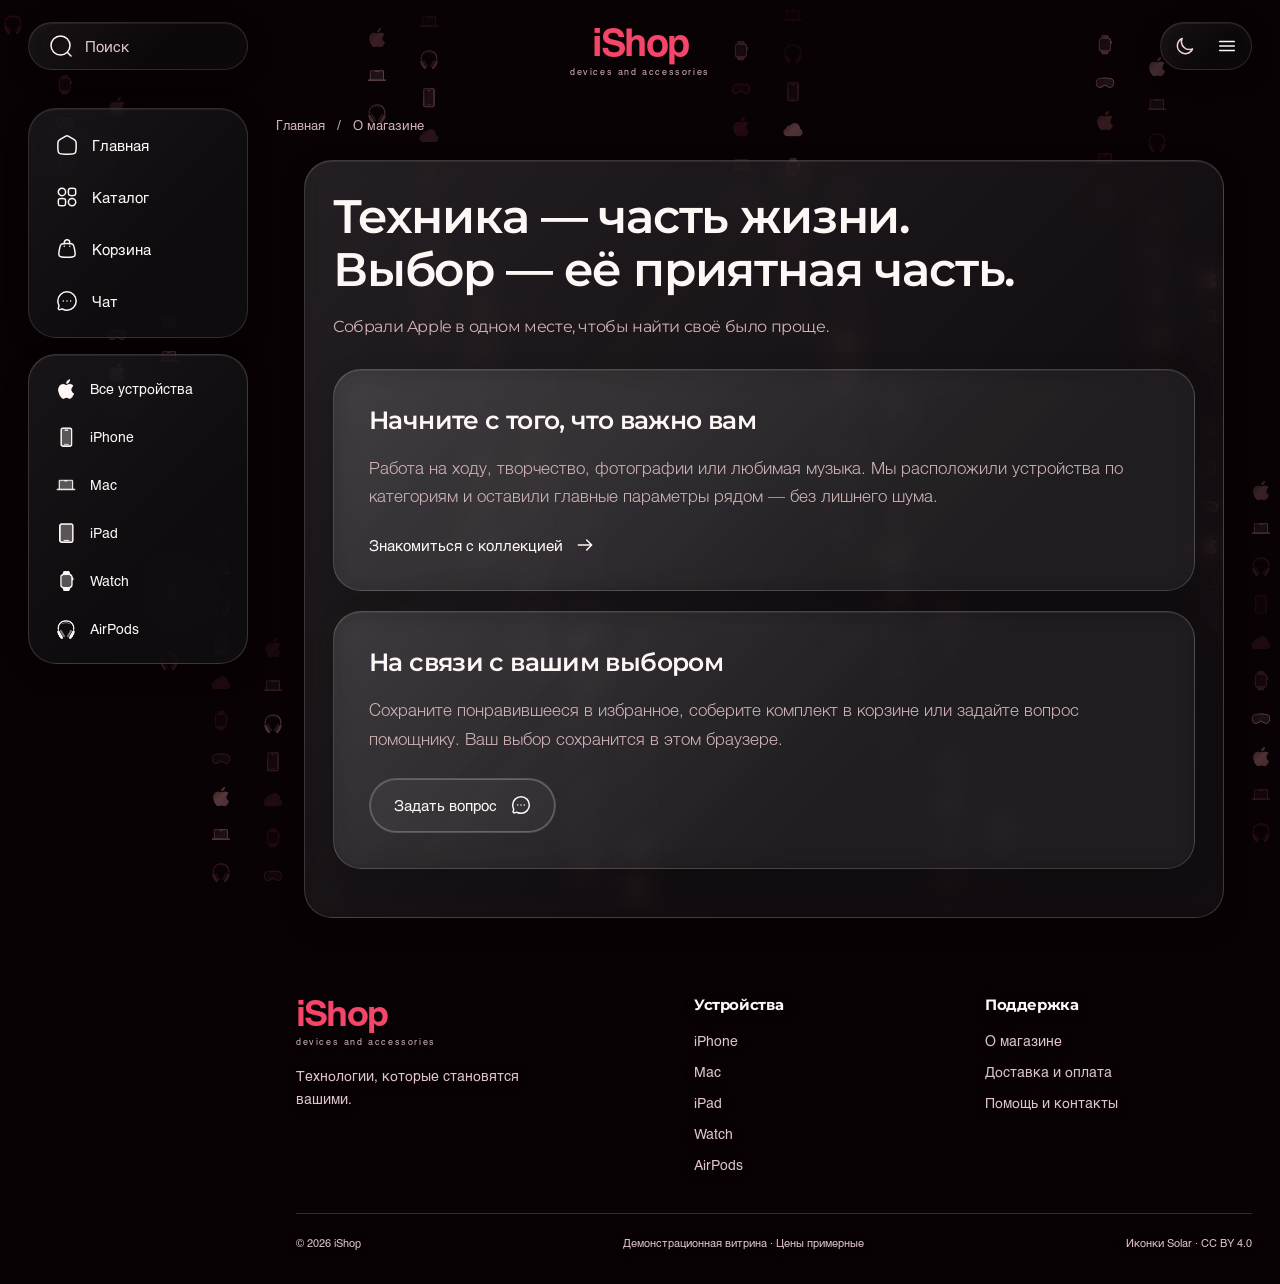
==== commit 00a3039b: "Add files via upload" ====
--- a/about.html
+++ b/about.html
@@ -1 +1 @@
-<!doctype html><html lang="ru"><head><meta charset="utf-8"><meta name="viewport" content="width=device-width,initial-scale=1"><meta name="description" content="iShop — устройства Apple. Каталог iPhone, MacBook, iPad, AirPods и Apple Watch Series 12."><meta name="theme-color" content="#080205"><title>О магазине — iShop</title><link rel="icon" type="image/svg+xml" href="favicon.svg?v=ishop-8"><script src="theme.js?v=ishop-8"></script><link rel="preconnect" href="https://fonts.googleapis.com"><link rel="preconnect" href="https://fonts.gstatic.com" crossorigin><link href="https://fonts.googleapis.com/css2?family=Montserrat:wght@400;500;600;700&amp;display=swap" rel="stylesheet"><link rel="stylesheet" href="style.css?v=ishop-8"><link rel="stylesheet" href="ishop.css?v=ishop-8"><script defer src="solar.js?v=ishop-8"></script><script defer src="products.js?v=ishop-8"></script><script defer src="catalog-tools.js?v=ishop-8"></script><script defer src="catalog-ui.js?v=ishop-8"></script><script defer src="app.js?v=ishop-8"></script></head><body data-page="about"><noscript>Для просмотра интерактивного каталога включите JavaScript.</noscript></body></html>+<!doctype html><html lang="ru"><head><meta charset="utf-8"><meta name="viewport" content="width=device-width,initial-scale=1"><meta name="description" content="iShop — устройства Apple. Каталог iPhone, MacBook, iPad, AirPods и Apple Watch Series 12."><meta name="theme-color" content="#080205"><title>О магазине — iShop</title><link rel="icon" type="image/svg+xml" href="favicon.svg?v=ishop-9"><script src="theme.js?v=ishop-9"></script><link rel="preconnect" href="https://fonts.googleapis.com"><link rel="preconnect" href="https://fonts.gstatic.com" crossorigin><link href="https://fonts.googleapis.com/css2?family=Montserrat:wght@400;500;600;700&amp;display=swap" rel="stylesheet"><link rel="stylesheet" href="style.css?v=ishop-9"><link rel="stylesheet" href="ishop.css?v=ishop-9"><script defer src="solar.js?v=ishop-9"></script><script defer src="products.js?v=ishop-9"></script><script defer src="catalog-tools.js?v=ishop-9"></script><script defer src="catalog-ui.js?v=ishop-9"></script><script defer src="app.js?v=ishop-9"></script></head><body data-page="about"><noscript>Для просмотра интерактивного каталога включите JavaScript.</noscript></body></html>
--- a/ishop.css
+++ b/ishop.css
@@ -296,3 +296,80 @@
  html body .gallery-thumb{flex-basis:70px;height:66px}
 }
 @media(prefers-reduced-motion:reduce){.device-rail-indicator,.device-rail-item,.filter-choice,.filter-choice>svg{transition:none}}
+
+/* v9 — capsule selections, quiet footer, and brighter wine accents. */
+:root{--active-ink:#b9143c;--brand-ink:#ce2549;--sort-glass:rgba(250,250,252,.74);--sort-shine:rgba(255,255,255,.15);--footer-shadow:0 2px 14px rgba(0,0,0,.06)}
+:root[data-theme=dark]{--active-ink:#ff6d8d;--brand-ink:#f54569;--sort-glass:rgba(25,25,29,.64);--sort-shine:rgba(255,255,255,.045);--footer-shadow:0 2px 16px rgba(0,0,0,.18)}
+
+/* Keep the footer in the content column, with no full-width glass panel. */
+html[data-theme] body footer.footer{background:transparent!important;border:0;border-radius:0!important;box-shadow:none;backdrop-filter:none!important;-webkit-backdrop-filter:none!important;overflow:visible;margin-top:48px;padding:28px 0 110px!important;text-shadow:var(--footer-shadow)}
+html[data-theme] body .footer-inner{gap:24px}
+html[data-theme] body .footer p{margin-top:16px;font-size:14px;line-height:1.65}
+html[data-theme] body .footer h4{font-size:15px;line-height:1.5;margin-bottom:14px}
+html[data-theme] body .footer a:not(.brand),html[data-theme] body .footer-label{font-size:14px;margin:10px 0;line-height:1.5}
+html[data-theme] body .footer .brand .ishop-wordmark{font-size:36px}
+html[data-theme] body .footer-bottom{padding-top:20px;margin-top:28px;gap:12px 22px;border-color:var(--frost-edge);font-size:11px;line-height:1.6}
+
+/* Fully rounded ends on both the moving indicator and hover target. */
+html[data-theme] body nav.dock :is(.dock-indicator,.dock-item),
+html[data-theme] body .device-rail :is(.device-rail-indicator,.device-rail-item),
+html[data-theme] body .catalog-tabs :is(.category-indicator,.chip){border-radius:999px}
+html[data-theme] body nav.dock .dock-indicator,
+html[data-theme] body .device-rail .device-rail-indicator{border:0;box-shadow:none;background:var(--nav-selection)}
+html[data-theme] body nav.dock .dock-item:is(.active,[aria-expanded=true],.scrub-target),
+html[data-theme] body .device-rail-item:is(.active,.scrub-target),
+html[data-theme] body .catalog-tabs .chip.active,
+html[data-theme] body .option.active{color:var(--active-ink)}
+html[data-theme] body nav.dock .dock-item:is(.active,[aria-expanded=true],.scrub-target) svg,
+html[data-theme] body .device-rail-item:is(.active,.scrub-target) .sf-category,
+html[data-theme] body .catalog-tabs .chip.active svg,
+html[data-theme] body .catalog-tabs .chip.active .sf-category{color:var(--active-ink);filter:none}
+html[data-theme] body .sort-trigger[aria-expanded=true],
+html[data-theme] body .sort-trigger[aria-expanded=true] svg{color:var(--active-ink)}
+html[data-theme] body .filter-choice:has(input:checked){color:var(--active-ink);border-color:var(--active-ink)}
+html[data-theme] body .filter-choice:has(input:checked) :is(svg,.sf-category){color:var(--active-ink)}
+
+/* The heart keeps its hit area, but no disc in any state or theme. */
+html[data-theme] body .cards .card .favorite{background:transparent!important;border:0;box-shadow:none;backdrop-filter:none!important;-webkit-backdrop-filter:none!important}
+html[data-theme] body .cards .card .favorite svg{filter:none}
+html[data-theme] body .cards .card .favorite.selected,
+html[data-theme] body .cards .card .favorite.selected svg{color:#c72348;fill:currentColor}
+
+html[data-theme] body .filter-price-range label{border-radius:999px;padding-inline:18px}
+html[data-theme] body .filter-price-range input{border-radius:0;outline:0}
+html[data-theme] body .filter-price-range label:focus-within{outline:2px solid var(--active-ink);outline-offset:3px}
+
+/* The dark checked-state rule in style.css must not tint this neutral material. */
+html[data-theme] body .sort-menu{padding:8px;border-radius:30px;background:linear-gradient(135deg,var(--sort-shine),transparent 65%),var(--sort-glass);backdrop-filter:blur(22px)!important;-webkit-backdrop-filter:blur(22px)!important}
+html[data-theme=dark] body .sort-menu{backdrop-filter:blur(22px) brightness(.8)!important;-webkit-backdrop-filter:blur(22px) brightness(.8)!important}
+html[data-theme] body .sort-menu button{min-height:46px;border-radius:999px;padding:13px 18px;justify-content:flex-start;line-height:1.4}
+html[data-theme] body .sort-menu button[aria-checked=true]{background:var(--nav-selection);color:var(--active-ink);border:0;box-shadow:none}
+html[data-theme] body .sort-menu button:is(:hover,:focus-visible):not([aria-checked=true]){background:var(--nav-hover)}
+html[data-theme] body .sort-menu button:focus-visible{outline:2px solid var(--active-ink);outline-offset:-3px}
+
+/* A localized sheen is clipped to the wordmark letters; no background plate. */
+html[data-theme] body :is(.brand-name,.menu-wordmark){position:relative;display:inline-block;color:var(--brand-ink);text-shadow:none;isolation:isolate}
+html[data-theme] body .ishop-wordmark small{color:var(--muted)}
+@media(any-hover:hover) and (any-pointer:fine) and (prefers-reduced-motion:no-preference){
+ html[data-theme] body :is(.brand-name,.menu-wordmark)::after{content:attr(data-logo-text);position:absolute;inset:0;pointer-events:none;color:transparent;-webkit-text-fill-color:transparent;background:radial-gradient(ellipse 64px 42px at var(--glow-x,50%) var(--glow-y,50%),#ffe9ed 0%,#ff8ea6 32%,#ff527855 60%,transparent 82%);background-clip:text;-webkit-background-clip:text;filter:drop-shadow(0 0 4px #fa41683d);opacity:0;transition:opacity .36s var(--ease)}
+ html[data-theme] body :is(.brand-name,.menu-wordmark)[data-glow-active=true]::after{opacity:1}
+}
+
+/* Desktop chrome gets less pigment while retaining a frosted background. */
+@media(min-width:1024px){
+ :root{--rail-glass:rgba(248,248,250,.58);--rail-shine:rgba(255,255,255,.11);--control-glass:rgba(255,255,255,.36);--control-shine:rgba(255,255,255,.18);--search-glass:rgba(245,245,247,.64)}
+ :root[data-theme=dark]{--rail-glass:rgba(24,24,28,.52);--rail-shine:rgba(255,255,255,.035);--control-glass:rgba(61,61,65,.13);--control-shine:rgba(255,255,255,.045);--search-glass:rgba(21,21,25,.60)}
+ html[data-theme] body :is(nav.dock,nav.device-rail){background:linear-gradient(135deg,var(--rail-shine),transparent 65%),var(--rail-glass)!important;backdrop-filter:blur(22px)!important;-webkit-backdrop-filter:blur(22px)!important}
+ html[data-theme=dark] body :is(nav.dock,nav.device-rail){backdrop-filter:blur(22px) brightness(.8)!important;-webkit-backdrop-filter:blur(22px) brightness(.8)!important}
+ html[data-theme] body :is(.header .top-control,.header-actions,.catalog-search,.catalog-tabs,.sort-trigger){background:linear-gradient(135deg,var(--control-shine),transparent 65%),var(--control-glass);backdrop-filter:blur(20px)!important;-webkit-backdrop-filter:blur(20px)!important}
+ html[data-theme=dark] body :is(.header .top-control,.header-actions){backdrop-filter:blur(20px) brightness(.46)!important;-webkit-backdrop-filter:blur(20px) brightness(.46)!important}
+ html[data-theme] body :is(dialog.search-dialog,dialog.filters-dialog){background:linear-gradient(135deg,var(--rail-shine),transparent 65%),var(--search-glass)!important;backdrop-filter:blur(22px)!important;-webkit-backdrop-filter:blur(22px)!important}
+ html[data-theme=dark] body :is(dialog.search-dialog,dialog.filters-dialog){backdrop-filter:blur(22px) brightness(.85)!important;-webkit-backdrop-filter:blur(22px) brightness(.85)!important}
+ html[data-theme] body footer.footer{padding-bottom:32px!important}
+}
+@media(max-width:760px){
+ html[data-theme] body footer.footer{margin-top:32px;padding-top:20px!important}
+ html[data-theme] body .footer-inner{gap:24px 18px}
+ html[data-theme] body .footer .brand .ishop-wordmark{font-size:32px}
+ html[data-theme] body .filter-price-range label{padding-inline:15px}
+}
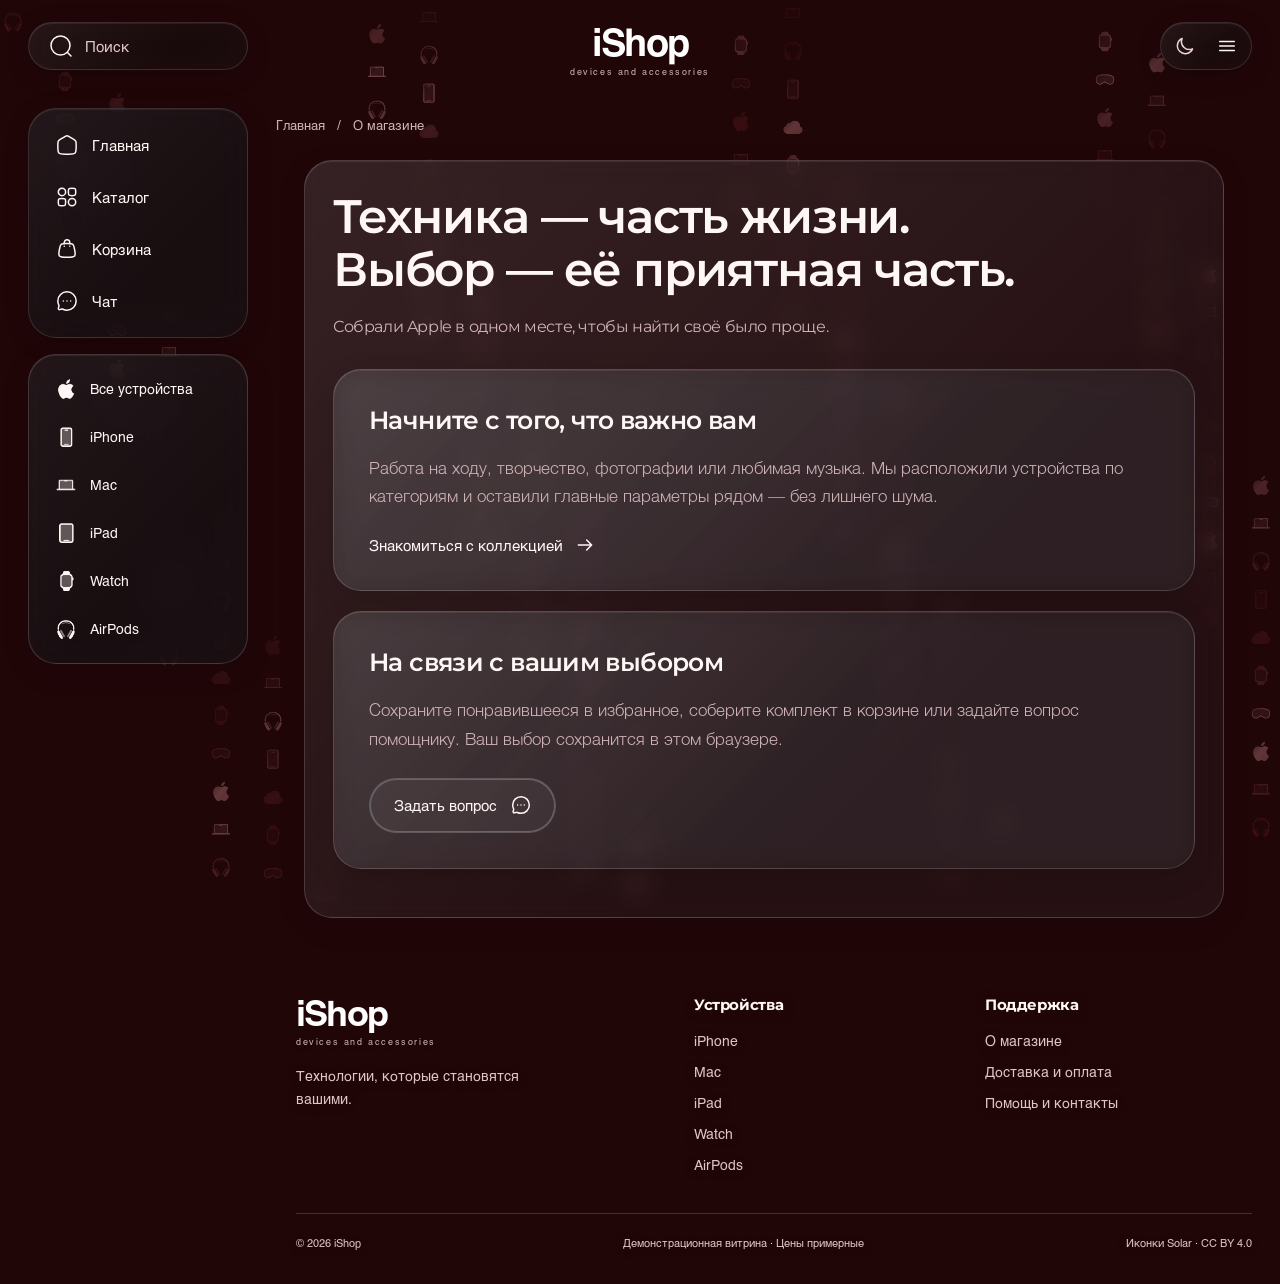
==== commit 6149b1f8: "Add files via upload" ====
--- a/about.html
+++ b/about.html
@@ -1 +1 @@
-<!doctype html><html lang="ru"><head><meta charset="utf-8"><meta name="viewport" content="width=device-width,initial-scale=1"><meta name="description" content="iShop — устройства Apple. Каталог iPhone, MacBook, iPad, AirPods и Apple Watch Series 12."><meta name="theme-color" content="#080205"><title>О магазине — iShop</title><link rel="icon" type="image/svg+xml" href="favicon.svg?v=ishop-9"><script src="theme.js?v=ishop-9"></script><link rel="preconnect" href="https://fonts.googleapis.com"><link rel="preconnect" href="https://fonts.gstatic.com" crossorigin><link href="https://fonts.googleapis.com/css2?family=Montserrat:wght@400;500;600;700&amp;display=swap" rel="stylesheet"><link rel="stylesheet" href="style.css?v=ishop-9"><link rel="stylesheet" href="ishop.css?v=ishop-9"><script defer src="solar.js?v=ishop-9"></script><script defer src="products.js?v=ishop-9"></script><script defer src="catalog-tools.js?v=ishop-9"></script><script defer src="catalog-ui.js?v=ishop-9"></script><script defer src="app.js?v=ishop-9"></script></head><body data-page="about"><noscript>Для просмотра интерактивного каталога включите JavaScript.</noscript></body></html>+<!doctype html><html lang="ru"><head><meta charset="utf-8"><meta name="viewport" content="width=device-width,initial-scale=1"><meta name="description" content="iShop — устройства Apple. Каталог iPhone, MacBook, iPad, AirPods и Apple Watch Series 12."><meta name="theme-color" content="#210608"><title>О магазине — iShop</title><link rel="icon" type="image/svg+xml" href="favicon.svg?v=ishop-10"><script src="theme.js?v=ishop-10"></script><link rel="preconnect" href="https://fonts.googleapis.com"><link rel="preconnect" href="https://fonts.gstatic.com" crossorigin><link href="https://fonts.googleapis.com/css2?family=Montserrat:wght@400;500;600;700&amp;display=swap" rel="stylesheet"><link rel="stylesheet" href="style.css?v=ishop-10"><link rel="stylesheet" href="ishop.css?v=ishop-10"><script defer src="solar.js?v=ishop-10"></script><script defer src="products.js?v=ishop-10"></script><script defer src="catalog-tools.js?v=ishop-10"></script><script defer src="catalog-ui.js?v=ishop-10"></script><script defer src="app.js?v=ishop-10"></script></head><body data-page="about"><noscript>Для просмотра интерактивного каталога включите JavaScript.</noscript></body></html>
--- a/ishop.css
+++ b/ishop.css
@@ -10,7 +10,7 @@
   background:var(--paper);color:var(--ink);
 }
 :root[data-theme=dark]{
-  --paper:#080205;--ink:#fff7f5;--muted:#d0b3b7;--secondary:#dfc5c9;
+  --paper:#210608;--ink:#fff7f5;--muted:#d0b3b7;--secondary:#dfc5c9;
   --surface:#242426;--line:#424246;--accent:#ffc0c8;--accent-soft:#f4a1af;
   --frost:rgba(61,61,65,.20);--frost-edge:rgba(255,255,255,.17);
   --frost-shine:rgba(255,255,255,.075);--frost-shadow:0 8px 28px #00000020;
@@ -20,7 +20,7 @@
   background:var(--paper);color:var(--ink);
 }
 html{background:radial-gradient(ellipse at 80% 7%,#af465610,transparent 52%),radial-gradient(ellipse at 15% 55%,#83203908,transparent 60%),var(--paper);background-attachment:fixed}
-html[data-theme=dark]{background:radial-gradient(ellipse at 75% 5%,#24081112,transparent 48%),radial-gradient(ellipse at 15% 60%,#19050a12,transparent 60%),var(--paper);background-attachment:fixed}
+html[data-theme=dark]{background:radial-gradient(ellipse at 75% 5%,#75131d42,transparent 48%),radial-gradient(ellipse at 15% 60%,#59101830,transparent 60%),var(--paper);background-attachment:fixed}
 #matrix{opacity:.60}
 html[data-theme=dark] #matrix{opacity:.45}
 html body .brand{font-family:'Manzana Helvetica',Helvetica,Arial,sans-serif;letter-spacing:0;gap:0}
@@ -299,7 +299,7 @@
 
 /* v9 — capsule selections, quiet footer, and brighter wine accents. */
 :root{--active-ink:#b9143c;--brand-ink:#ce2549;--sort-glass:rgba(250,250,252,.74);--sort-shine:rgba(255,255,255,.15);--footer-shadow:0 2px 14px rgba(0,0,0,.06)}
-:root[data-theme=dark]{--active-ink:#ff6d8d;--brand-ink:#f54569;--sort-glass:rgba(25,25,29,.64);--sort-shine:rgba(255,255,255,.045);--footer-shadow:0 2px 16px rgba(0,0,0,.18)}
+:root[data-theme=dark]{--active-ink:#ff6d8d;--brand-ink:#ffffff;--sort-glass:rgba(25,25,29,.64);--sort-shine:rgba(255,255,255,.045);--footer-shadow:0 2px 16px rgba(0,0,0,.18)}
 
 /* Keep the footer in the content column, with no full-width glass panel. */
 html[data-theme] body footer.footer{background:transparent!important;border:0;border-radius:0!important;box-shadow:none;backdrop-filter:none!important;-webkit-backdrop-filter:none!important;overflow:visible;margin-top:48px;padding:28px 0 110px!important;text-shadow:var(--footer-shadow)}
@@ -373,3 +373,8 @@
  html[data-theme] body .footer .brand .ishop-wordmark{font-size:32px}
  html[data-theme] body .filter-price-range label{padding-inline:15px}
 }
+
+/* White wordmark and a neutral pointer sheen in the dark theme. */
+@media(any-hover:hover) and (any-pointer:fine) and (prefers-reduced-motion:no-preference){
+ html[data-theme=dark] body :is(.brand-name,.menu-wordmark)::after{background-image:radial-gradient(ellipse 64px 42px at var(--glow-x,50%) var(--glow-y,50%),#fff 0%,#ffffffb3 32%,#ffffff55 60%,transparent 82%);filter:drop-shadow(0 0 4px #ffffff52)}
+}
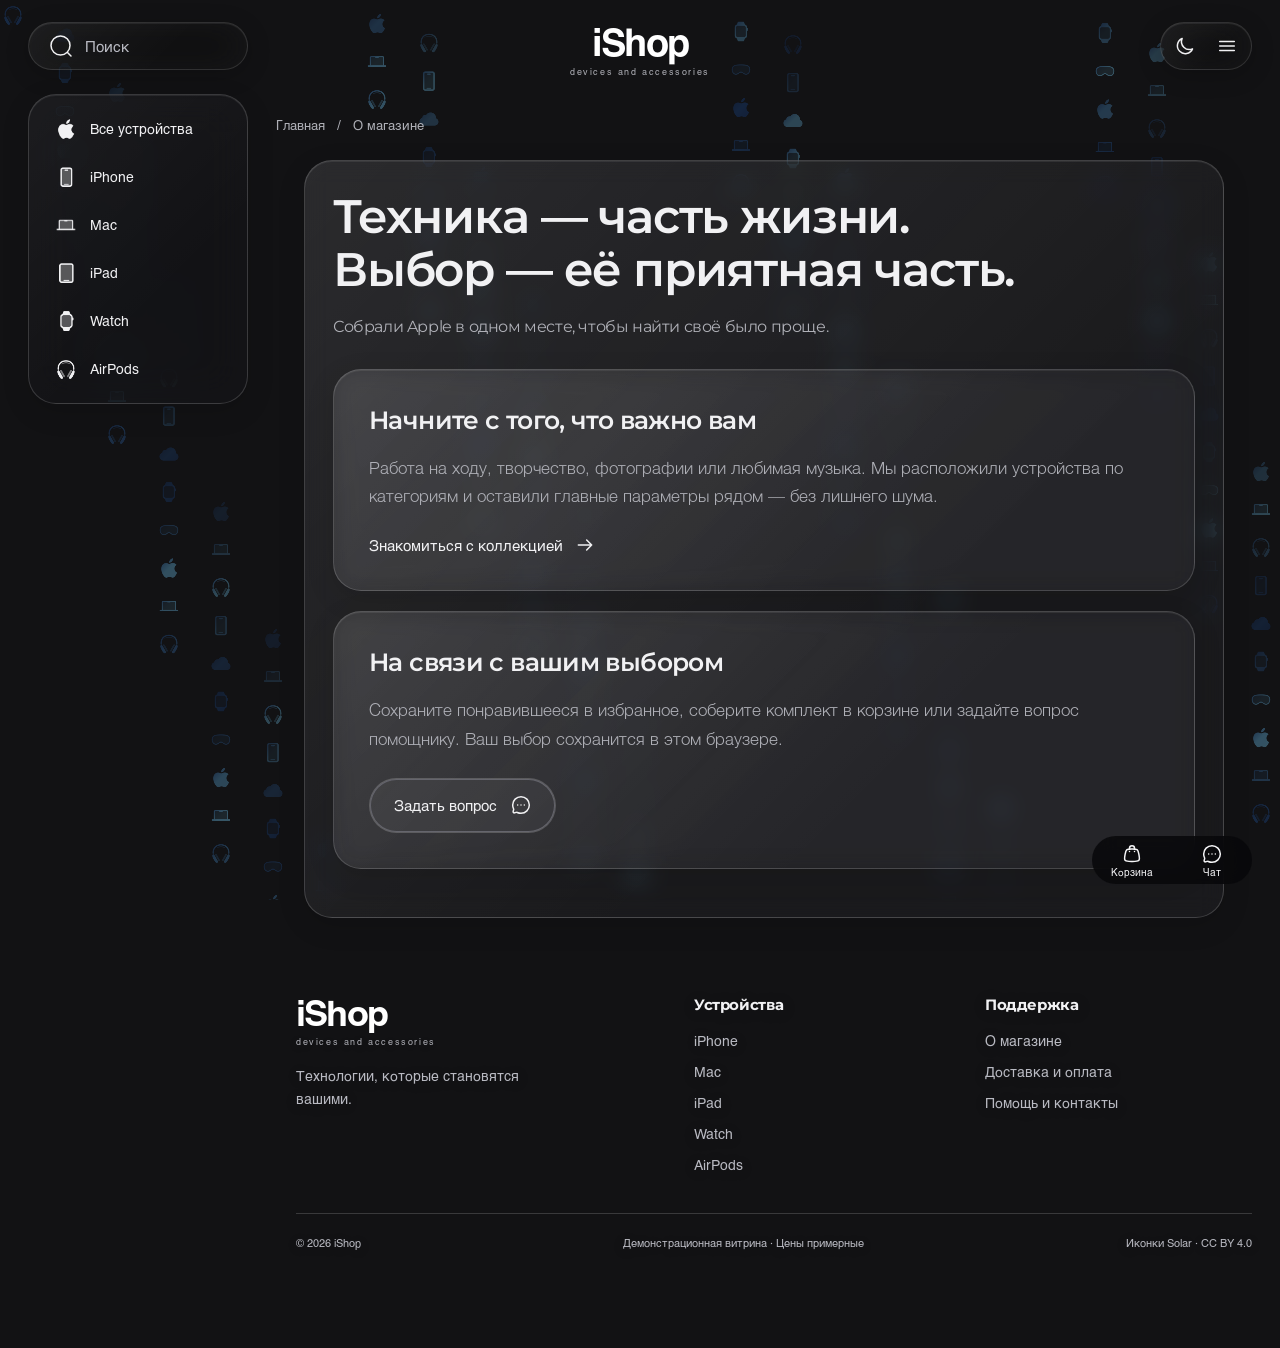
==== commit d0f96a8b: "Add files via upload" ====
--- a/about.html
+++ b/about.html
@@ -1 +1 @@
-<!doctype html><html lang="ru"><head><meta charset="utf-8"><meta name="viewport" content="width=device-width,initial-scale=1"><meta name="description" content="iShop — устройства Apple. Каталог iPhone, MacBook, iPad, AirPods и Apple Watch Series 12."><meta name="theme-color" content="#210608"><title>О магазине — iShop</title><link rel="icon" type="image/svg+xml" href="favicon.svg?v=ishop-10"><script src="theme.js?v=ishop-10"></script><link rel="preconnect" href="https://fonts.googleapis.com"><link rel="preconnect" href="https://fonts.gstatic.com" crossorigin><link href="https://fonts.googleapis.com/css2?family=Montserrat:wght@400;500;600;700&amp;display=swap" rel="stylesheet"><link rel="stylesheet" href="style.css?v=ishop-10"><link rel="stylesheet" href="ishop.css?v=ishop-10"><script defer src="solar.js?v=ishop-10"></script><script defer src="products.js?v=ishop-10"></script><script defer src="catalog-tools.js?v=ishop-10"></script><script defer src="catalog-ui.js?v=ishop-10"></script><script defer src="app.js?v=ishop-10"></script></head><body data-page="about"><noscript>Для просмотра интерактивного каталога включите JavaScript.</noscript></body></html>+<!doctype html><html lang="ru"><head><meta charset="utf-8"><meta name="viewport" content="width=device-width,initial-scale=1"><meta name="description" content="iShop — устройства Apple. Каталог iPhone, MacBook, iPad, AirPods и Apple Watch Series 12."><meta name="theme-color" content="#121214"><title>О магазине — iShop</title><link rel="icon" type="image/svg+xml" href="favicon.svg?v=ishop-11"><script src="theme.js?v=ishop-11"></script><link rel="preconnect" href="https://fonts.googleapis.com"><link rel="preconnect" href="https://fonts.gstatic.com" crossorigin><link href="https://fonts.googleapis.com/css2?family=Montserrat:wght@400;500;600;700&amp;display=swap" rel="stylesheet"><link rel="stylesheet" href="style.css?v=ishop-11"><link rel="stylesheet" href="ishop.css?v=ishop-11"><script defer src="solar.js?v=ishop-11"></script><script defer src="products.js?v=ishop-11"></script><script defer src="catalog-tools.js?v=ishop-11"></script><script defer src="catalog-ui.js?v=ishop-11"></script><script defer src="app.js?v=ishop-11"></script></head><body data-page="about"><noscript>Для просмотра интерактивного каталога включите JavaScript.</noscript></body></html>
--- a/style.css
+++ b/style.css
@@ -3,14 +3,14 @@
 @font-face{font-family:Manzana Helvetica;src:url('assets/fonts/helvetica-light.otf') format('opentype');font-weight:300;font-style:normal;font-display:swap}
 @font-face{font-family:Manzana Helvetica;src:url('assets/fonts/helvetica-bold.otf') format('opentype');font-weight:700;font-style:normal;font-display:swap}
 @font-face{font-family:Manzana Helvetica;src:url('assets/fonts/helvetica-oblique.otf') format('opentype');font-weight:400;font-style:italic;font-display:swap}
-:root{--ink:#23191a;--muted:#7d6a6c;--paper:#f7f4f4;--line:#ebe2e3;--radius:32px;--spring:cubic-bezier(.22,1.38,.38,1);--ease:cubic-bezier(.22,1,.36,1);--button-blue:linear-gradient(115deg,#c92130 0%,#791921 36%,#be2230 63%,#470d12 100%);font-family:'Manzana Helvetica',Helvetica,Arial,sans-serif;color:var(--ink);background:var(--paper);font-synthesis:none}
-*{box-sizing:border-box}html{scroll-behavior:smooth;scroll-padding-bottom:120px}body{margin:0;min-width:320px}button,input,select,textarea{font:inherit}button,input,select,a,summary{touch-action:manipulation}button,a{-webkit-tap-highlight-color:transparent}a{color:inherit;text-decoration:none}button{cursor:pointer;color:inherit;border:0;background:none}button:disabled{opacity:.5;cursor:not-allowed}[hidden]{display:none!important}button:focus-visible,a:focus-visible,input:focus-visible,select:focus-visible,summary:focus-visible{outline:3px solid #f44f5e;outline-offset:5px}img{display:block;max-width:100%;height:auto}svg{width:24px;height:24px;fill:none;flex-shrink:0}svg path{vector-effect:non-scaling-stroke}h1,h2,h3,.brand,.menu-wordmark{font-family:Coolvetica,'Manzana Helvetica',sans-serif;font-weight:400;letter-spacing:-.025em}p{line-height:1.6}#matrix{position:fixed;inset:0;width:100%;height:100%;pointer-events:none;z-index:-1}.container{width:min(100%,1424px);padding:0 48px;margin:auto}.header{height:92px;display:flex;justify-content:space-between;align-items:center;position:relative;z-index:6}.icon-btn{display:grid;place-items:center;width:44px;height:44px;border-radius:50%;transition:transform .55s var(--spring),background .25s}.icon-btn:hover{background:#f3eaeb}.icon-btn:active,.pill:active,.chip:active,.option:active,.add-btn:active,.dock-item:active{transform:scale(.93)}.top-control{background:#ffffff9c;border:1px solid #fff;box-shadow:inset 0 1px 2px #fff,0 3px 14px #3e222410;backdrop-filter:blur(20px);-webkit-backdrop-filter:blur(20px)}.brand{display:inline-flex;align-items:center;gap:16px;font-size:30px;letter-spacing:.13em;line-height:1}.logo-symbol{position:relative;display:block;overflow:hidden;width:61px;height:32px;flex-shrink:0;mix-blend-mode:multiply}.logo-symbol img{position:absolute;width:190px;height:95px;max-width:none;left:-64px;top:-19px}.home-brand{text-align:center;padding:7px 0 35px}.home-brand .brand{font-size:34px;gap:19px}.hero{aspect-ratio:16/9;border-radius:var(--radius);position:relative;overflow:hidden;background:#fff;display:grid;grid-template-columns:43% 57%;isolation:isolate;width:100%;box-shadow:0 12px 60px #45282b05}.hero-copy{z-index:2;display:flex;flex-direction:column;justify-content:center;align-items:flex-start;padding:10% 0 10% 13%;position:relative}.hero h1{font-size:clamp(36px,4.5vw,67px);line-height:1.02;letter-spacing:-.04em;margin:0 0 22px;white-space:nowrap}.hero p{font-weight:300;font-size:20px;color:#826668;margin:0 0 30px}.hero-visual{position:absolute;inset:0 0 0 35%;display:flex;align-items:center;justify-content:center;overflow:hidden}.hero-visual img{width:100%;height:100%;max-width:none;object-fit:cover;object-position:55% 50%}.hero-visual:after{content:'';position:absolute;inset:0;background:linear-gradient(90deg,#fff 0%,#ffffff00 27%);pointer-events:none}.pill{display:inline-flex;align-items:center;justify-content:center;gap:24px;padding:16px 24px;border-radius:50px;font-size:15px;line-height:1.3;color:#fff;background:var(--button-blue);background-size:280% 280%;animation:blue-sheen 9s ease-in-out infinite;box-shadow:0 3px 17px #c72e3c26,inset 0 1px 1px #ffffff2b;transition:transform .55s var(--spring),box-shadow .35s;min-height:50px}.pill:hover{transform:translateY(-2px);box-shadow:0 5px 24px #c72e3c3d,inset 0 1px 1px #ffffff40}.pill svg{width:20px;height:20px}.pill.outline{background:#ffffff75;color:#51292c;box-shadow:inset 0 0 0 1px #e4cfd1;animation:none}.second-row{display:grid;grid-template-columns:1fr 1fr;gap:24px;margin-top:24px}.portrait-banner{position:relative;aspect-ratio:3/4;border-radius:var(--radius);background:linear-gradient(155deg,#fee8ea,#faf2f3 65%,#f7dee0);overflow:hidden;padding:9%;display:flex;flex-direction:column;align-items:flex-start}.portrait-banner h2{font-size:clamp(38px,4.5vw,65px);line-height:1.02;margin:0;z-index:2}.portrait-banner img{position:absolute;left:3%;bottom:22%;width:94%;height:44%;object-fit:contain;transition:transform 1s var(--ease)}.portrait-banner:hover img{transform:translateY(-10px) rotate(-2deg)}.portrait-banner .pill{position:absolute;bottom:8%;left:9%;z-index:2}.editorial{display:flex;flex-direction:column;align-items:flex-start;justify-content:center;padding:11%;border-radius:var(--radius);background:#ffffffa8;backdrop-filter:blur(7px);-webkit-backdrop-filter:blur(7px);border:1px solid #fff9}.editorial h2{font-size:clamp(34px,4.3vw,62px);line-height:1.05;margin:0 0 30px}.editorial p{font-size:19px;font-weight:300;line-height:1.9;color:#8b7476;margin:0 0 32px}.text-link{display:inline-flex;align-items:center;gap:12px;font-size:15px;flex-shrink:0}.text-link svg{width:20px;height:20px}.section{padding-top:80px}.section-title{display:flex;align-items:center;justify-content:space-between;gap:25px;margin-bottom:30px}.section-title h2{font-size:42px;margin:0;line-height:1.1}.cards{display:grid;grid-template-columns:repeat(3,minmax(0,1fr));gap:20px}.card{position:relative;min-width:0;border-radius:28px;background:#fff;padding:25px;display:flex;flex-direction:column;box-shadow:0 8px 36px #3e1a1e04;transition:transform .65s var(--spring),box-shadow .4s}.card:hover{transform:translateY(-5px);box-shadow:0 14px 42px #3e1a1e0b}.card-link{display:block}.favorite{position:absolute;right:14px;top:14px;z-index:3;color:#82686a}.favorite.selected{color:#bb212f;background:#feeef0}.favorite.selected svg{fill:#fde1e3}.card-image{height:255px;display:flex;align-items:center;justify-content:center;margin:4px 0 20px}.card-image img{width:100%;height:100%;object-fit:contain;transition:transform .6s var(--ease);mix-blend-mode:multiply}.card:hover .card-image img{transform:scale(1.035)}.card h3{font-size:27px;line-height:1.1;margin:0 0 10px}.card .desc{font-size:14px;color:var(--muted);margin:0;min-height:43px}.card-bottom{display:flex;justify-content:space-between;align-items:center;gap:8px;padding-top:20px;margin-top:auto}.price{font-size:21px;letter-spacing:-.03em}.add-btn{width:42px;height:42px;display:grid;place-items:center;flex-shrink:0;border-radius:50%;color:#fff;background:var(--button-blue);background-size:280% 280%;animation:blue-sheen 9s ease-in-out infinite;box-shadow:0 3px 13px #c72e3c23;transition:transform .5s var(--spring)}.add-btn svg{width:23px;height:23px}.availability{font-size:13px;color:#866164;line-height:1.5;margin:14px 0 0}.footer{padding:58px 0 130px;margin-top:80px;background:#f1e8e9b8;border-top:1px solid #fff;backdrop-filter:blur(14px);-webkit-backdrop-filter:blur(14px)}.footer-inner{display:grid;grid-template-columns:2fr 1fr 1fr;gap:40px}.footer p{font-size:14px;color:#917779;max-width:270px;margin-top:25px}.footer h4{font-size:15px;font-weight:700;margin:0 0 22px}.footer a:not(.brand){display:block;font-size:14px;margin:14px 0;color:#815c5f}.footer .brand{font-size:25px;gap:10px}.footer .logo-symbol{transform:scale(.75);margin-left:-8px;margin-right:-6px}.footer-bottom{display:flex;justify-content:space-between;gap:20px;align-items:center;font-size:12px;color:#967e80;margin-top:32px;padding-top:25px;border-top:1px solid #e6d0d2}.footer-bottom a{font-size:12px!important;margin:0!important}
+:root{--ink:#181c24;--muted:#69717e;--paper:#f4f5f7;--line:#e1e5ec;--radius:32px;--spring:cubic-bezier(.22,1.38,.38,1);--ease:cubic-bezier(.22,1,.36,1);--button-blue:linear-gradient(115deg,#164dd4 0%,#122b80 36%,#174bc9 63%,#09194b 100%);font-family:'Manzana Helvetica',Helvetica,Arial,sans-serif;color:var(--ink);background:var(--paper);font-synthesis:none}
+*{box-sizing:border-box}html{scroll-behavior:smooth;scroll-padding-bottom:120px}body{margin:0;min-width:320px}button,input,select,textarea{font:inherit}button,input,select,a,summary{touch-action:manipulation}button,a{-webkit-tap-highlight-color:transparent}a{color:inherit;text-decoration:none}button{cursor:pointer;color:inherit;border:0;background:none}button:disabled{opacity:.5;cursor:not-allowed}[hidden]{display:none!important}button:focus-visible,a:focus-visible,input:focus-visible,select:focus-visible,summary:focus-visible{outline:3px solid #447dff;outline-offset:5px}img{display:block;max-width:100%;height:auto}svg{width:24px;height:24px;fill:none;flex-shrink:0}svg path{vector-effect:non-scaling-stroke}h1,h2,h3,.brand,.menu-wordmark{font-family:Coolvetica,'Manzana Helvetica',sans-serif;font-weight:400;letter-spacing:-.025em}p{line-height:1.6}#matrix{position:fixed;inset:0;width:100%;height:100%;pointer-events:none;z-index:-1}.container{width:min(100%,1424px);padding:0 48px;margin:auto}.header{height:92px;display:flex;justify-content:space-between;align-items:center;position:relative;z-index:6}.icon-btn{display:grid;place-items:center;width:44px;height:44px;border-radius:50%;transition:transform .55s var(--spring),background .25s}.icon-btn:hover{background:#e9edf4}.icon-btn:active,.pill:active,.chip:active,.option:active,.add-btn:active,.dock-item:active{transform:scale(.93)}.top-control{background:#ffffff9c;border:1px solid #fff;box-shadow:inset 0 1px 2px #fff,0 3px 14px #202a4010;backdrop-filter:blur(20px);-webkit-backdrop-filter:blur(20px)}.brand{display:inline-flex;align-items:center;gap:16px;font-size:30px;letter-spacing:.13em;line-height:1}.logo-symbol{position:relative;display:block;overflow:hidden;width:61px;height:32px;flex-shrink:0;mix-blend-mode:multiply}.logo-symbol img{position:absolute;width:190px;height:95px;max-width:none;left:-64px;top:-19px}.home-brand{text-align:center;padding:7px 0 35px}.home-brand .brand{font-size:34px;gap:19px}.hero{aspect-ratio:16/9;border-radius:var(--radius);position:relative;overflow:hidden;background:#fff;display:grid;grid-template-columns:43% 57%;isolation:isolate;width:100%;box-shadow:0 12px 60px #26304705}.hero-copy{z-index:2;display:flex;flex-direction:column;justify-content:center;align-items:flex-start;padding:10% 0 10% 13%;position:relative}.hero h1{font-size:clamp(36px,4.5vw,67px);line-height:1.02;letter-spacing:-.04em;margin:0 0 22px;white-space:nowrap}.hero p{font-weight:300;font-size:20px;color:#647084;margin:0 0 30px}.hero-visual{position:absolute;inset:0 0 0 35%;display:flex;align-items:center;justify-content:center;overflow:hidden}.hero-visual img{width:100%;height:100%;max-width:none;object-fit:cover;object-position:55% 50%}.hero-visual:after{content:'';position:absolute;inset:0;background:linear-gradient(90deg,#fff 0%,#ffffff00 27%);pointer-events:none}.pill{display:inline-flex;align-items:center;justify-content:center;gap:24px;padding:16px 24px;border-radius:50px;font-size:15px;line-height:1.3;color:#fff;background:var(--button-blue);background-size:280% 280%;animation:blue-sheen 9s ease-in-out infinite;box-shadow:0 3px 17px #2457d126,inset 0 1px 1px #ffffff2b;transition:transform .55s var(--spring),box-shadow .35s;min-height:50px}.pill:hover{transform:translateY(-2px);box-shadow:0 5px 24px #2457d13d,inset 0 1px 1px #ffffff40}.pill svg{width:20px;height:20px}.pill.outline{background:#ffffff75;color:#263754;box-shadow:inset 0 0 0 1px #ced6e5;animation:none}.second-row{display:grid;grid-template-columns:1fr 1fr;gap:24px;margin-top:24px}.portrait-banner{position:relative;aspect-ratio:3/4;border-radius:var(--radius);background:linear-gradient(155deg,#e7f0ff,#f2f4fa 65%,#dce8f9);overflow:hidden;padding:9%;display:flex;flex-direction:column;align-items:flex-start}.portrait-banner h2{font-size:clamp(38px,4.5vw,65px);line-height:1.02;margin:0;z-index:2}.portrait-banner img{position:absolute;left:3%;bottom:22%;width:94%;height:44%;object-fit:contain;transition:transform 1s var(--ease)}.portrait-banner:hover img{transform:translateY(-10px) rotate(-2deg)}.portrait-banner .pill{position:absolute;bottom:8%;left:9%;z-index:2}.editorial{display:flex;flex-direction:column;align-items:flex-start;justify-content:center;padding:11%;border-radius:var(--radius);background:#ffffffa8;backdrop-filter:blur(7px);-webkit-backdrop-filter:blur(7px);border:1px solid #fff9}.editorial h2{font-size:clamp(34px,4.3vw,62px);line-height:1.05;margin:0 0 30px}.editorial p{font-size:19px;font-weight:300;line-height:1.9;color:#727c8d;margin:0 0 32px}.text-link{display:inline-flex;align-items:center;gap:12px;font-size:15px;flex-shrink:0}.text-link svg{width:20px;height:20px}.section{padding-top:80px}.section-title{display:flex;align-items:center;justify-content:space-between;gap:25px;margin-bottom:30px}.section-title h2{font-size:42px;margin:0;line-height:1.1}.cards{display:grid;grid-template-columns:repeat(3,minmax(0,1fr));gap:20px}.card{position:relative;min-width:0;border-radius:28px;background:#fff;padding:25px;display:flex;flex-direction:column;box-shadow:0 8px 36px #18244004;transition:transform .65s var(--spring),box-shadow .4s}.card:hover{transform:translateY(-5px);box-shadow:0 14px 42px #1824400b}.card-link{display:block}.favorite{position:absolute;right:14px;top:14px;z-index:3;color:#667284}.favorite.selected{color:#1747c5;background:#edf2ff}.favorite.selected svg{fill:#dfe9ff}.card-image{height:255px;display:flex;align-items:center;justify-content:center;margin:4px 0 20px}.card-image img{width:100%;height:100%;object-fit:contain;transition:transform .6s var(--ease);mix-blend-mode:multiply}.card:hover .card-image img{transform:scale(1.035)}.card h3{font-size:27px;line-height:1.1;margin:0 0 10px}.card .desc{font-size:14px;color:var(--muted);margin:0;min-height:43px}.card-bottom{display:flex;justify-content:space-between;align-items:center;gap:8px;padding-top:20px;margin-top:auto}.price{font-size:21px;letter-spacing:-.03em}.add-btn{width:42px;height:42px;display:grid;place-items:center;flex-shrink:0;border-radius:50%;color:#fff;background:var(--button-blue);background-size:280% 280%;animation:blue-sheen 9s ease-in-out infinite;box-shadow:0 3px 13px #2457d123;transition:transform .5s var(--spring)}.add-btn svg{width:23px;height:23px}.availability{font-size:13px;color:#5e6d89;line-height:1.5;margin:14px 0 0}.footer{padding:58px 0 130px;margin-top:80px;background:#e7ebf2b8;border-top:1px solid #fff;backdrop-filter:blur(14px);-webkit-backdrop-filter:blur(14px)}.footer-inner{display:grid;grid-template-columns:2fr 1fr 1fr;gap:40px}.footer p{font-size:14px;color:#758093;max-width:270px;margin-top:25px}.footer h4{font-size:15px;font-weight:700;margin:0 0 22px}.footer a:not(.brand){display:block;font-size:14px;margin:14px 0;color:#596984}.footer .brand{font-size:25px;gap:10px}.footer .logo-symbol{transform:scale(.75);margin-left:-8px;margin-right:-6px}.footer-bottom{display:flex;justify-content:space-between;gap:20px;align-items:center;font-size:12px;color:#7c8698;margin-top:32px;padding-top:25px;border-top:1px solid #cfd8e7}.footer-bottom a{font-size:12px!important;margin:0!important}
 /* Floating glass navigation, using native blur and layered optical highlights. */
-.dock{position:fixed;bottom:max(18px,env(safe-area-inset-bottom));left:50%;transform:translateX(-50%);display:grid;grid-template-columns:repeat(5,minmax(0,1fr));align-items:center;width:min(560px,calc(100% - 28px));padding:7px;gap:3px;border-radius:46px;z-index:15;background:linear-gradient(140deg,#ffffffbc,#ffffff68 45%,#edd7d982);border:1px solid #fffffff5;box-shadow:inset 0 1px 1px #fff, inset 0 -1px 2px #bd999d70,0 8px 32px #54232824,0 1px 5px #49292c14;backdrop-filter:blur(28px) saturate(1.65);-webkit-backdrop-filter:blur(28px) saturate(1.65)}.dock-item{position:relative;display:flex;flex-direction:column;align-items:center;justify-content:center;gap:6px;height:62px;border-radius:34px;color:#795558;font-size:12px;line-height:1.1;transition:transform .5s var(--spring),background .4s,color .4s;isolation:isolate}.dock-item svg{width:24px;height:24px}.dock-item.active,.dock-item[aria-expanded=true]{background:linear-gradient(145deg,#fffcfcef,#fddbde9e);box-shadow:inset 0 1px 2px #fff,0 2px 8px #6c292f15;color:#bc222f}.dock-item:hover{background:#ffffff6e}.count{position:absolute;top:5px;right:calc(50% - 23px);font-size:10px;line-height:1;background:#bf2230;color:#fff;border:2px solid #fff8f9;min-width:18px;height:18px;padding:1px 3px;display:grid;place-items:center;border-radius:20px}
+.dock{position:fixed;bottom:max(18px,env(safe-area-inset-bottom));left:50%;transform:translateX(-50%);display:grid;grid-template-columns:repeat(5,minmax(0,1fr));align-items:center;width:min(560px,calc(100% - 28px));padding:7px;gap:3px;border-radius:46px;z-index:15;background:linear-gradient(140deg,#ffffffbc,#ffffff68 45%,#d5dfef82);border:1px solid #fffffff5;box-shadow:inset 0 1px 1px #fff, inset 0 -1px 2px #97a5bf70,0 8px 32px #20345724,0 1px 5px #27344b14;backdrop-filter:blur(28px) saturate(1.65);-webkit-backdrop-filter:blur(28px) saturate(1.65)}.dock-item{position:relative;display:flex;flex-direction:column;align-items:center;justify-content:center;gap:6px;height:62px;border-radius:34px;color:#52627c;font-size:12px;line-height:1.1;transition:transform .5s var(--spring),background .4s,color .4s;isolation:isolate}.dock-item svg{width:24px;height:24px}.dock-item.active,.dock-item[aria-expanded=true]{background:linear-gradient(145deg,#fcfdffef,#d9e5ff9e);box-shadow:inset 0 1px 2px #fff,0 2px 8px #24457115;color:#174dc7}.dock-item:hover{background:#ffffff6e}.count{position:absolute;top:5px;right:calc(50% - 23px);font-size:10px;line-height:1;background:#174aca;color:#fff;border:2px solid #f8faff;min-width:18px;height:18px;padding:1px 3px;display:grid;place-items:center;border-radius:20px}
 /* Search, menu and feedback are separate accessible modal surfaces. */
-dialog{color:var(--ink);background:#fdf9faed;border:1px solid #fff;border-radius:32px;padding:28px;box-shadow:inset 0 1px 2px #fff,0 25px 100px #401a1d30;max-width:calc(100% - 32px);backdrop-filter:blur(30px);-webkit-backdrop-filter:blur(30px);overflow:auto}dialog::backdrop{background:#4020231c;backdrop-filter:blur(5px);-webkit-backdrop-filter:blur(5px)}.dialog-top{display:flex;align-items:center;justify-content:space-between;gap:20px;margin-bottom:22px}.dialog-top h2{font-size:32px;margin:0}.dialog-top .icon-btn{background:#f1e6e780}.menu-dialog{position:fixed;inset:18px max(24px,calc((100vw - 1328px)/2)) auto auto;margin:0;width:390px;transform-origin:calc(100% - 44px) 28px;border-radius:34px;padding:20px 22px 26px}.menu-wordmark{font-size:23px;letter-spacing:.13em;padding-left:7px}.menu-dialog nav{display:flex;flex-direction:column;gap:7px}.menu-dialog nav a{display:flex;justify-content:space-between;align-items:center;font-size:18px;line-height:1.3;padding:16px;border-radius:19px;transition:background .25s,transform .45s var(--spring)}.menu-dialog nav a:hover{background:#f5e9ea}.menu-dialog nav a:active{transform:scale(.96)}.menu-dialog nav svg{width:18px;height:18px;color:#a18184}.search-dialog{width:660px}.search-input,input[type=search],input[type=number],select{width:100%;border:1px solid var(--line);border-radius:15px;background:#fff;padding:15px;font-size:16px;color:var(--ink)}.search-results{display:flex;flex-direction:column;margin-top:18px;max-height:55vh;overflow:auto}.search-result{display:flex;align-items:center;gap:20px;padding:12px;border-bottom:1px solid var(--line);font-size:16px;border-radius:13px}.search-result:hover{background:#fbeeef}.search-result img{width:62px;height:66px;object-fit:contain;mix-blend-mode:multiply}.search-result div{flex:1}.search-result small{display:block;font-size:13px;color:var(--muted);margin-top:7px}.chat{position:fixed;inset:auto 24px 110px auto;margin:0;padding:0;width:400px;max-height:calc(100dvh - 145px);overflow:hidden;transform-origin:bottom right}.chat-head{display:flex;justify-content:space-between;gap:15px;align-items:center;padding:20px 22px;border-bottom:1px solid var(--line)}.chat-head strong{font-family:Coolvetica,sans-serif;font-size:22px;letter-spacing:.1em;font-weight:400}.chat-head small{display:block;font-size:12px;color:var(--muted);margin-top:6px}.messages{display:flex;flex-direction:column;gap:12px;min-height:140px;max-height:min(330px,42dvh);padding:20px;overflow:auto;overscroll-behavior:contain}.message{font-size:15px;line-height:1.6;background:#f3eaeb;padding:13px 16px;border-radius:21px;max-width:94%;white-space:pre-wrap}.message.user{background:#fddfe2;align-self:flex-end}.chat-quick{display:flex;gap:7px;padding:0 18px 15px;flex-wrap:wrap}.chat-quick button{font-size:13px;padding:9px 13px;border:1px solid #efdadc;border-radius:30px;background:#fff8}.chat-form{display:flex;gap:8px;padding:13px;border-top:1px solid var(--line)}.chat-form input{min-width:0;flex:1;border:0;background:transparent;padding:12px;font-size:16px}.chat-form button{display:grid;place-items:center;width:45px;height:45px;border-radius:50%;color:#fff;background:var(--button-blue);background-size:280% 280%;animation:blue-sheen 9s ease-in-out infinite;box-shadow:0 3px 14px #c1212f28}
+dialog{color:var(--ink);background:#f9fafded;border:1px solid #fff;border-radius:32px;padding:28px;box-shadow:inset 0 1px 2px #fff,0 25px 100px #17274330;max-width:calc(100% - 32px);backdrop-filter:blur(30px);-webkit-backdrop-filter:blur(30px);overflow:auto}dialog::backdrop{background:#1e2b421c;backdrop-filter:blur(5px);-webkit-backdrop-filter:blur(5px)}.dialog-top{display:flex;align-items:center;justify-content:space-between;gap:20px;margin-bottom:22px}.dialog-top h2{font-size:32px;margin:0}.dialog-top .icon-btn{background:#e5eaf280}.menu-dialog{position:fixed;inset:18px max(24px,calc((100vw - 1328px)/2)) auto auto;margin:0;width:390px;transform-origin:calc(100% - 44px) 28px;border-radius:34px;padding:20px 22px 26px}.menu-wordmark{font-size:23px;letter-spacing:.13em;padding-left:7px}.menu-dialog nav{display:flex;flex-direction:column;gap:7px}.menu-dialog nav a{display:flex;justify-content:space-between;align-items:center;font-size:18px;line-height:1.3;padding:16px;border-radius:19px;transition:background .25s,transform .45s var(--spring)}.menu-dialog nav a:hover{background:#e8edf6}.menu-dialog nav a:active{transform:scale(.96)}.menu-dialog nav svg{width:18px;height:18px;color:#7f8da3}.search-dialog{width:660px}.search-input,input[type=search],input[type=number],select{width:100%;border:1px solid var(--line);border-radius:15px;background:#fff;padding:15px;font-size:16px;color:var(--ink)}.search-results{display:flex;flex-direction:column;margin-top:18px;max-height:55vh;overflow:auto}.search-result{display:flex;align-items:center;gap:20px;padding:12px;border-bottom:1px solid var(--line);font-size:16px;border-radius:13px}.search-result:hover{background:#edf2fc}.search-result img{width:62px;height:66px;object-fit:contain;mix-blend-mode:multiply}.search-result div{flex:1}.search-result small{display:block;font-size:13px;color:var(--muted);margin-top:7px}.chat{position:fixed;inset:auto 24px 110px auto;margin:0;padding:0;width:400px;max-height:calc(100dvh - 145px);overflow:hidden;transform-origin:bottom right}.chat-head{display:flex;justify-content:space-between;gap:15px;align-items:center;padding:20px 22px;border-bottom:1px solid var(--line)}.chat-head strong{font-family:Coolvetica,sans-serif;font-size:22px;letter-spacing:.1em;font-weight:400}.chat-head small{display:block;font-size:12px;color:var(--muted);margin-top:6px}.messages{display:flex;flex-direction:column;gap:12px;min-height:140px;max-height:min(330px,42dvh);padding:20px;overflow:auto;overscroll-behavior:contain}.message{font-size:15px;line-height:1.6;background:#e9edf4;padding:13px 16px;border-radius:21px;max-width:94%;white-space:pre-wrap}.message.user{background:#dde8ff;align-self:flex-end}.chat-quick{display:flex;gap:7px;padding:0 18px 15px;flex-wrap:wrap}.chat-quick button{font-size:13px;padding:9px 13px;border:1px solid #d9e1f0;border-radius:30px;background:#fff8}.chat-form{display:flex;gap:8px;padding:13px;border-top:1px solid var(--line)}.chat-form input{min-width:0;flex:1;border:0;background:transparent;padding:12px;font-size:16px}.chat-form button{display:grid;place-items:center;width:45px;height:45px;border-radius:50%;color:#fff;background:var(--button-blue);background-size:280% 280%;animation:blue-sheen 9s ease-in-out infinite;box-shadow:0 3px 14px #164dcc28}
 /* Catalog and detail pages. */
-.breadcrumbs{display:flex;gap:12px;font-size:13px;color:var(--muted);flex-wrap:wrap;margin:12px 0 35px}.page-heading{font-size:clamp(42px,5vw,70px);line-height:1.05;margin:0 0 22px}.lead{font-size:18px;font-weight:300;color:var(--muted);max-width:720px;margin:0 0 32px}.catalog-tabs{display:flex;flex-wrap:wrap;gap:8px;margin:34px 0}.chip{font-size:15px;padding:12px 22px;border:1px solid #ebd9db;background:#fff8;border-radius:30px;transition:transform .5s var(--spring),background .3s}.chip.active{background:var(--button-blue);background-size:280% 280%;animation:blue-sheen 9s ease-in-out infinite;color:#fff;box-shadow:0 2px 14px #b929361c;border-color:transparent}.catalog-layout{display:grid;grid-template-columns:210px minmax(0,1fr);gap:26px}.catalog-layout .cards{grid-template-columns:repeat(3,minmax(0,1fr))}.catalog-layout .card{padding:20px}.catalog-layout .card-image{height:205px}.catalog-layout .card h3{font-size:25px}.filters{align-self:start;padding:24px;background:#ffffffb8;border:1px solid #fff;border-radius:26px;backdrop-filter:blur(8px)}.filters h3{font-size:22px;margin:0 0 22px}.filters label{display:block;font-size:14px;margin:20px 0 9px}.filters input{padding:12px;font-size:15px}.filters .reset{font-size:13px;padding:0 0 3px;border-bottom:1px solid #bd898e;color:#9b5a60;margin-top:24px}.results-top{display:flex;align-items:center;justify-content:space-between;gap:14px;margin-bottom:20px;font-size:14px;color:var(--muted)}.results-top select{width:auto;background:#ffffff8c;border:0;padding:10px 13px;font-size:14px}.demo-note{font-size:12px!important;color:#917c7e!important;line-height:1.7!important;margin:22px 0 0!important}.empty{grid-column:1/-1;padding:65px 25px;background:#ffffffbd;border:1px solid #fff;border-radius:28px;text-align:center}.empty h2{font-size:32px;margin:0 0 17px}.empty p{font-size:16px;color:var(--muted);margin:0 auto 25px;max-width:450px}.product-layout{display:grid;grid-template-columns:1.12fr 1fr;gap:64px;align-items:start}.product-photo{display:flex;align-items:center;justify-content:center;aspect-ratio:1;border-radius:32px;background:#fff;position:sticky;top:24px;overflow:hidden}.product-photo img{width:88%;height:88%;object-fit:contain;mix-blend-mode:multiply}.product-copy{padding:20px 0 0}.product-copy h1{font-size:48px;margin:0 0 20px;line-height:1.05}.product-copy p{font-size:17px;line-height:1.7;color:var(--muted);font-weight:300;margin:0 0 20px}.product-copy .availability{color:#a23842;font-size:14px}.option-label{display:block;font-size:14px;margin:24px 0 12px}.options{display:flex;flex-wrap:wrap;gap:9px}.option{font-size:14px;border:1px solid #ecd9db;border-radius:16px;padding:13px 18px;background:#ffffffb8;transition:transform .5s var(--spring),background .3s}.option.active{border-color:#bc313e;box-shadow:inset 0 0 0 1px #bc313e;background:linear-gradient(120deg,#fef3f4,#fee8ea);color:#a5202c}.product-copy .price{display:block;font-size:36px;margin:30px 0 23px}.product-copy .pill{width:100%;justify-content:space-between}.specs{max-width:900px;margin:65px auto 0;padding:35px;border-radius:28px;background:#ffffffbc;backdrop-filter:blur(10px)}.specs h2{font-size:36px;margin:0 0 17px}.source-link{display:inline-flex;gap:8px;align-items:center;font-size:13px;color:#9a585e;margin-bottom:15px}.source-link svg{height:15px;width:15px}.spec-row{display:flex;justify-content:space-between;gap:20px;border-bottom:1px solid var(--line);font-size:15px;padding:18px 0;line-height:1.5}.spec-row span{color:var(--muted)}.spec-row strong{font-weight:400;text-align:right}.specs details{padding:20px 0}.specs details p{font-size:15px}.cart-layout{display:grid;grid-template-columns:1fr 360px;gap:40px}.cart-row{display:grid;grid-template-columns:100px 1fr auto;gap:24px;align-items:center;padding:25px 0;border-bottom:1px solid var(--line)}.cart-row img{width:100px;height:110px;object-fit:contain;background:#fff;border-radius:18px}.cart-row h3{font-size:25px;line-height:1.1;margin:0 0 9px}.cart-row p{font-size:13px;color:var(--muted)}.cart-row .price{font-size:20px}.quantity{display:inline-flex;align-items:center;border:1px solid var(--line);border-radius:30px;background:#ffffff9c}.quantity button{font-size:17px;padding:9px 14px}.quantity span{font-size:14px;min-width:23px;text-align:center}.summary{align-self:start;padding:28px;border-radius:28px;background:#ffffffd9;border:1px solid #fff;backdrop-filter:blur(12px)}.summary h2{font-size:29px;margin:0 0 24px}.summary .pill{width:100%;margin-top:25px;gap:10px}.summary p{font-size:13px;line-height:1.7;color:var(--muted)}.info-page{max-width:920px;margin:0 auto}.info-card{padding:35px;border-radius:28px;background:#ffffffd9;margin:20px 0}.info-card h2{font-size:33px;margin:0 0 20px}.info-card p{font-size:17px;font-weight:300;line-height:1.9;color:var(--muted);margin:0 0 25px}details{border-bottom:1px solid var(--line);padding:25px 0}summary{cursor:pointer;font-size:17px;line-height:1.5}details p{font-size:16px;line-height:1.8;color:var(--muted)}.toast{position:fixed;bottom:115px;left:50%;transform:translate(-50%,15px);background:#421f22ed;color:#fff;padding:15px 24px;border-radius:30px;z-index:25;opacity:0;pointer-events:none;max-width:calc(100% - 35px);font-size:14px;line-height:1.5;text-align:center;backdrop-filter:blur(15px);transition:transform .5s var(--spring),opacity .25s}.toast.show{opacity:1;transform:translate(-50%,0)}.muted{color:var(--muted)}.visually-hidden{position:absolute;width:1px;height:1px;overflow:hidden;clip:rect(0,0,0,0)}.eyebrow,.tag,.notice{display:none}
+.breadcrumbs{display:flex;gap:12px;font-size:13px;color:var(--muted);flex-wrap:wrap;margin:12px 0 35px}.page-heading{font-size:clamp(42px,5vw,70px);line-height:1.05;margin:0 0 22px}.lead{font-size:18px;font-weight:300;color:var(--muted);max-width:720px;margin:0 0 32px}.catalog-tabs{display:flex;flex-wrap:wrap;gap:8px;margin:34px 0}.chip{font-size:15px;padding:12px 22px;border:1px solid #d8e0ec;background:#fff8;border-radius:30px;transition:transform .5s var(--spring),background .3s}.chip.active{background:var(--button-blue);background-size:280% 280%;animation:blue-sheen 9s ease-in-out infinite;color:#fff;box-shadow:0 2px 14px #1f51c31c;border-color:transparent}.catalog-layout{display:grid;grid-template-columns:210px minmax(0,1fr);gap:26px}.catalog-layout .cards{grid-template-columns:repeat(3,minmax(0,1fr))}.catalog-layout .card{padding:20px}.catalog-layout .card-image{height:205px}.catalog-layout .card h3{font-size:25px}.filters{align-self:start;padding:24px;background:#ffffffb8;border:1px solid #fff;border-radius:26px;backdrop-filter:blur(8px)}.filters h3{font-size:22px;margin:0 0 22px}.filters label{display:block;font-size:14px;margin:20px 0 9px}.filters input{padding:12px;font-size:15px}.filters .reset{font-size:13px;padding:0 0 3px;border-bottom:1px solid #869bc0;color:#56729f;margin-top:24px}.results-top{display:flex;align-items:center;justify-content:space-between;gap:14px;margin-bottom:20px;font-size:14px;color:var(--muted)}.results-top select{width:auto;background:#ffffff8c;border:0;padding:10px 13px;font-size:14px}.demo-note{font-size:12px!important;color:#7b8392!important;line-height:1.7!important;margin:22px 0 0!important}.empty{grid-column:1/-1;padding:65px 25px;background:#ffffffbd;border:1px solid #fff;border-radius:28px;text-align:center}.empty h2{font-size:32px;margin:0 0 17px}.empty p{font-size:16px;color:var(--muted);margin:0 auto 25px;max-width:450px}.product-layout{display:grid;grid-template-columns:1.12fr 1fr;gap:64px;align-items:start}.product-photo{display:flex;align-items:center;justify-content:center;aspect-ratio:1;border-radius:32px;background:#fff;position:sticky;top:24px;overflow:hidden}.product-photo img{width:88%;height:88%;object-fit:contain;mix-blend-mode:multiply}.product-copy{padding:20px 0 0}.product-copy h1{font-size:48px;margin:0 0 20px;line-height:1.05}.product-copy p{font-size:17px;line-height:1.7;color:var(--muted);font-weight:300;margin:0 0 20px}.product-copy .availability{color:#315ca9;font-size:14px}.option-label{display:block;font-size:14px;margin:24px 0 12px}.options{display:flex;flex-wrap:wrap;gap:9px}.option{font-size:14px;border:1px solid #d8e0ed;border-radius:16px;padding:13px 18px;background:#ffffffb8;transition:transform .5s var(--spring),background .3s}.option.active{border-color:#285bc5;box-shadow:inset 0 0 0 1px #285bc5;background:linear-gradient(120deg,#f2f6ff,#e7eeff);color:#1746ae}.product-copy .price{display:block;font-size:36px;margin:30px 0 23px}.product-copy .pill{width:100%;justify-content:space-between}.specs{max-width:900px;margin:65px auto 0;padding:35px;border-radius:28px;background:#ffffffbc;backdrop-filter:blur(10px)}.specs h2{font-size:36px;margin:0 0 17px}.source-link{display:inline-flex;gap:8px;align-items:center;font-size:13px;color:#536f9f;margin-bottom:15px}.source-link svg{height:15px;width:15px}.spec-row{display:flex;justify-content:space-between;gap:20px;border-bottom:1px solid var(--line);font-size:15px;padding:18px 0;line-height:1.5}.spec-row span{color:var(--muted)}.spec-row strong{font-weight:400;text-align:right}.specs details{padding:20px 0}.specs details p{font-size:15px}.cart-layout{display:grid;grid-template-columns:1fr 360px;gap:40px}.cart-row{display:grid;grid-template-columns:100px 1fr auto;gap:24px;align-items:center;padding:25px 0;border-bottom:1px solid var(--line)}.cart-row img{width:100px;height:110px;object-fit:contain;background:#fff;border-radius:18px}.cart-row h3{font-size:25px;line-height:1.1;margin:0 0 9px}.cart-row p{font-size:13px;color:var(--muted)}.cart-row .price{font-size:20px}.quantity{display:inline-flex;align-items:center;border:1px solid var(--line);border-radius:30px;background:#ffffff9c}.quantity button{font-size:17px;padding:9px 14px}.quantity span{font-size:14px;min-width:23px;text-align:center}.summary{align-self:start;padding:28px;border-radius:28px;background:#ffffffd9;border:1px solid #fff;backdrop-filter:blur(12px)}.summary h2{font-size:29px;margin:0 0 24px}.summary .pill{width:100%;margin-top:25px;gap:10px}.summary p{font-size:13px;line-height:1.7;color:var(--muted)}.info-page{max-width:920px;margin:0 auto}.info-card{padding:35px;border-radius:28px;background:#ffffffd9;margin:20px 0}.info-card h2{font-size:33px;margin:0 0 20px}.info-card p{font-size:17px;font-weight:300;line-height:1.9;color:var(--muted);margin:0 0 25px}details{border-bottom:1px solid var(--line);padding:25px 0}summary{cursor:pointer;font-size:17px;line-height:1.5}details p{font-size:16px;line-height:1.8;color:var(--muted)}.toast{position:fixed;bottom:115px;left:50%;transform:translate(-50%,15px);background:#1d2944ed;color:#fff;padding:15px 24px;border-radius:30px;z-index:25;opacity:0;pointer-events:none;max-width:calc(100% - 35px);font-size:14px;line-height:1.5;text-align:center;backdrop-filter:blur(15px);transition:transform .5s var(--spring),opacity .25s}.toast.show{opacity:1;transform:translate(-50%,0)}.muted{color:var(--muted)}.visually-hidden{position:absolute;width:1px;height:1px;overflow:hidden;clip:rect(0,0,0,0)}.eyebrow,.tag,.notice{display:none}
 @keyframes blue-sheen{0%,100%{background-position:0% 50%}50%{background-position:100% 50%}}
 @media(min-width:1500px){.hero h1{font-size:67px}}
 @media(max-width:1100px){.container{padding:0 28px}.hero h1{font-size:clamp(32px,4.9vw,55px)}.hero p{font-size:17px}.hero .pill{font-size:14px;gap:14px;padding:15px 21px}.cards{grid-template-columns:repeat(2,minmax(0,1fr))}.catalog-layout .cards{grid-template-columns:repeat(2,minmax(0,1fr))}.product-layout{gap:35px}.product-copy h1{font-size:40px}.cart-layout{grid-template-columns:1fr 300px}.portrait-banner h2{font-size:50px}.editorial h2{font-size:45px}.editorial p{font-size:17px}.section-title h2{font-size:36px}}
@@ -19,13 +19,13 @@
 @media(prefers-reduced-motion:reduce){html{scroll-behavior:auto}*,*:before,*:after{animation:none!important;transition:none!important}#matrix{opacity:.35}}
 
 .header>.brand{position:absolute;left:50%;transform:translateX(-50%);font-size:23px;gap:2px;letter-spacing:.11em}.header>.brand .logo-symbol{transform:scale(.58);margin-left:-13px;margin-right:-9px}.header{margin-bottom:8px}@media(max-width:760px){.header>.brand{font-size:20px;gap:0;letter-spacing:.09em}.header>.brand .logo-symbol{transform:scale(.48);margin-left:-16px;margin-right:-13px}}
-.dock{background:linear-gradient(140deg,#ffffffeb,#fef6f6db 48%,#f9e5e7df);color:#6c383c}.dock-item{color:#734549}.dock-item.active,.dock-item[aria-expanded=true]{color:#b31f2c}.dock-item svg{filter:drop-shadow(0 1px 1px #ffffff80)}
-.footer-label{display:block;font-size:14px;margin:14px 0;color:#815c5f;cursor:default}.product-copy{background:#ffffff8c;border-radius:30px;padding:28px;backdrop-filter:blur(14px);-webkit-backdrop-filter:blur(14px)}.info-page{padding:25px;border-radius:32px;background:#ffffff72;backdrop-filter:blur(12px);-webkit-backdrop-filter:blur(12px)}.section-title,.breadcrumbs,.page-heading,.lead{backdrop-filter:blur(9px);-webkit-backdrop-filter:blur(9px);border-radius:15px}.page-heading,.lead{width:fit-content;max-width:100%}.hero-copy{backdrop-filter:blur(7px);-webkit-backdrop-filter:blur(7px);background:linear-gradient(90deg,#ffffff95,#ffffff00);border-radius:24px;mask-image:linear-gradient(90deg,#000 88%,transparent);padding-right:14px}.hero-copy>*{position:relative}.hero-visual:after{background:linear-gradient(90deg,#fff,#ffffff00 38%)}@media(max-width:760px){.product-copy{padding:24px 20px}.info-page{padding:20px}.info-page .page-heading{font-size:39px}.hero-copy{mask-image:none;backdrop-filter:blur(3px);-webkit-backdrop-filter:blur(3px)}}
-.product-gallery{position:sticky;top:24px;min-width:0}.product-gallery .product-photo{position:relative;top:auto;aspect-ratio:1;touch-action:pan-y;user-select:none;outline-offset:4px}.gallery-main{width:88%!important;height:83%!important;object-fit:contain;mix-blend-mode:multiply;filter:brightness(1.035)}.gallery-arrow{position:absolute;top:50%;transform:translateY(-50%);width:40px;height:40px;border-radius:50%;display:grid;place-items:center;background:#ffffffe6;border:1px solid #f4e9ea;box-shadow:0 3px 12px #41181c12;backdrop-filter:blur(12px);transition:scale .4s var(--spring)}.gallery-arrow:active{scale:.9}.gallery-arrow.previous{left:14px}.gallery-arrow.previous svg{transform:rotate(180deg)}.gallery-arrow.next{right:14px}.gallery-arrow svg{width:20px;height:20px}.gallery-counter{position:absolute;bottom:17px;left:50%;transform:translateX(-50%);border-radius:20px;padding:7px 12px;background:#faf3f4ee;color:#8d5d62;font-size:12px;backdrop-filter:blur(10px)}.gallery-thumbs{display:flex;gap:10px;overflow-x:auto;margin-top:14px;padding:3px;scrollbar-width:thin}.gallery-thumb{flex:0 0 83px;height:78px;border:1px solid #f0e4e5;border-radius:18px;padding:8px;background:#fff;transition:transform .4s var(--spring),border-color .3s}.gallery-thumb img{width:100%;height:100%;object-fit:contain;mix-blend-mode:multiply}.gallery-thumb.active{border-color:#c62c3a;box-shadow:0 0 0 1px #c62c3a}.gallery-thumb:active{transform:scale(.92)}.card-image{position:relative;height:275px;padding:0 0 34px;margin-bottom:17px;overflow:hidden}.card-image>a{width:100%;height:100%;display:flex;align-items:center;justify-content:center}.card-image img{width:94%;height:94%;object-fit:contain;filter:brightness(1.035);mix-blend-mode:multiply}.card:hover .card-image img{transform:none}.card-gallery-controls{display:flex;align-items:center;gap:12px;position:absolute;bottom:0;left:50%;transform:translateX(-50%);white-space:nowrap;color:#98777a;font-size:11px}.card-gallery-controls button{width:29px;height:29px;border-radius:50%;background:#f9f1f2;display:grid;place-items:center}.card-gallery-controls button:active{transform:scale(.9)}.card-gallery-controls button:first-child svg{transform:rotate(180deg)}.card-gallery-controls svg{width:16px;height:16px}.card-colors{display:flex;gap:9px;margin-top:18px;flex-wrap:wrap}.color-dot{width:21px;height:21px;border-radius:50%;background:var(--swatch);box-shadow:inset 0 0 0 1px #0000000f;border:3px solid #fff;outline:1px solid transparent;transition:transform .4s var(--spring)}.color-dot.active{outline-color:#c03e4a}.color-dot:active{transform:scale(.86)}.catalog-layout .card-image{height:240px}@media(max-width:760px){.product-gallery{position:static}.product-gallery .product-photo{aspect-ratio:1.04}.gallery-main{width:87%!important;height:81%!important}.gallery-arrow{width:34px;height:34px}.gallery-arrow.previous{left:10px}.gallery-arrow.next{right:10px}.gallery-thumb{flex-basis:72px;height:67px;border-radius:16px}.card-image,.catalog-layout .card-image{height:195px;padding-bottom:28px;margin-bottom:14px}.card-image img{width:100%;height:96%}.card-gallery-controls{gap:6px;font-size:10px}.card-gallery-controls button{width:27px;height:27px}.card-colors{gap:8px;margin-top:14px}.color-dot{width:20px;height:20px}}@media(max-width:360px){.card-image,.catalog-layout .card-image{height:170px}}
+.dock{background:linear-gradient(140deg,#ffffffeb,#f5f8ffdb 48%,#e4ecfadf);color:#344b70}.dock-item{color:#425776}.dock-item.active,.dock-item[aria-expanded=true]{color:#1547bd}.dock-item svg{filter:drop-shadow(0 1px 1px #ffffff80)}
+.footer-label{display:block;font-size:14px;margin:14px 0;color:#596984;cursor:default}.product-copy{background:#ffffff8c;border-radius:30px;padding:28px;backdrop-filter:blur(14px);-webkit-backdrop-filter:blur(14px)}.info-page{padding:25px;border-radius:32px;background:#ffffff72;backdrop-filter:blur(12px);-webkit-backdrop-filter:blur(12px)}.section-title,.breadcrumbs,.page-heading,.lead{backdrop-filter:blur(9px);-webkit-backdrop-filter:blur(9px);border-radius:15px}.page-heading,.lead{width:fit-content;max-width:100%}.hero-copy{backdrop-filter:blur(7px);-webkit-backdrop-filter:blur(7px);background:linear-gradient(90deg,#ffffff95,#ffffff00);border-radius:24px;mask-image:linear-gradient(90deg,#000 88%,transparent);padding-right:14px}.hero-copy>*{position:relative}.hero-visual:after{background:linear-gradient(90deg,#fff,#ffffff00 38%)}@media(max-width:760px){.product-copy{padding:24px 20px}.info-page{padding:20px}.info-page .page-heading{font-size:39px}.hero-copy{mask-image:none;backdrop-filter:blur(3px);-webkit-backdrop-filter:blur(3px)}}
+.product-gallery{position:sticky;top:24px;min-width:0}.product-gallery .product-photo{position:relative;top:auto;aspect-ratio:1;touch-action:pan-y;user-select:none;outline-offset:4px}.gallery-main{width:88%!important;height:83%!important;object-fit:contain;mix-blend-mode:multiply;filter:brightness(1.035)}.gallery-arrow{position:absolute;top:50%;transform:translateY(-50%);width:40px;height:40px;border-radius:50%;display:grid;place-items:center;background:#ffffffe6;border:1px solid #e8edf5;box-shadow:0 3px 12px #15274412;backdrop-filter:blur(12px);transition:scale .4s var(--spring)}.gallery-arrow:active{scale:.9}.gallery-arrow.previous{left:14px}.gallery-arrow.previous svg{transform:rotate(180deg)}.gallery-arrow.next{right:14px}.gallery-arrow svg{width:20px;height:20px}.gallery-counter{position:absolute;bottom:17px;left:50%;transform:translateX(-50%);border-radius:20px;padding:7px 12px;background:#f3f6faee;color:#5a6f90;font-size:12px;backdrop-filter:blur(10px)}.gallery-thumbs{display:flex;gap:10px;overflow-x:auto;margin-top:14px;padding:3px;scrollbar-width:thin}.gallery-thumb{flex:0 0 83px;height:78px;border:1px solid #e3e8f1;border-radius:18px;padding:8px;background:#fff;transition:transform .4s var(--spring),border-color .3s}.gallery-thumb img{width:100%;height:100%;object-fit:contain;mix-blend-mode:multiply}.gallery-thumb.active{border-color:#2255d0;box-shadow:0 0 0 1px #2255d0}.gallery-thumb:active{transform:scale(.92)}.card-image{position:relative;height:275px;padding:0 0 34px;margin-bottom:17px;overflow:hidden}.card-image>a{width:100%;height:100%;display:flex;align-items:center;justify-content:center}.card-image img{width:94%;height:94%;object-fit:contain;filter:brightness(1.035);mix-blend-mode:multiply}.card:hover .card-image img{transform:none}.card-gallery-controls{display:flex;align-items:center;gap:12px;position:absolute;bottom:0;left:50%;transform:translateX(-50%);white-space:nowrap;color:#75849a;font-size:11px}.card-gallery-controls button{width:29px;height:29px;border-radius:50%;background:#f1f4f9;display:grid;place-items:center}.card-gallery-controls button:active{transform:scale(.9)}.card-gallery-controls button:first-child svg{transform:rotate(180deg)}.card-gallery-controls svg{width:16px;height:16px}.card-colors{display:flex;gap:9px;margin-top:18px;flex-wrap:wrap}.color-dot{width:21px;height:21px;border-radius:50%;background:var(--swatch);box-shadow:inset 0 0 0 1px #0000000f;border:3px solid #fff;outline:1px solid transparent;transition:transform .4s var(--spring)}.color-dot.active{outline-color:#3564c9}.color-dot:active{transform:scale(.86)}.catalog-layout .card-image{height:240px}@media(max-width:760px){.product-gallery{position:static}.product-gallery .product-photo{aspect-ratio:1.04}.gallery-main{width:87%!important;height:81%!important}.gallery-arrow{width:34px;height:34px}.gallery-arrow.previous{left:10px}.gallery-arrow.next{right:10px}.gallery-thumb{flex-basis:72px;height:67px;border-radius:16px}.card-image,.catalog-layout .card-image{height:195px;padding-bottom:28px;margin-bottom:14px}.card-image img{width:100%;height:96%}.card-gallery-controls{gap:6px;font-size:10px}.card-gallery-controls button{width:27px;height:27px}.card-colors{gap:8px;margin-top:14px}.color-dot{width:20px;height:20px}}@media(max-width:360px){.card-image,.catalog-layout .card-image{height:170px}}
 /* Feathered reading zones: blur and backing fade together, never the text. */
 .product-copy,.info-page,.section-title,.breadcrumbs,.page-heading,.lead,.hero-copy{position:relative;isolation:isolate;backdrop-filter:none!important;-webkit-backdrop-filter:none!important;mask-image:none!important;background:transparent}
 .product-copy::before,.info-page::before,.section-title::before,.breadcrumbs::before,.page-heading::before,.lead::before,.hero-copy::before{content:'';position:absolute;inset:-34px -38px;z-index:-1;pointer-events:none;border-radius:inherit;background:#ffffffa3;backdrop-filter:blur(17px);-webkit-backdrop-filter:blur(17px);mask-image:radial-gradient(ellipse farthest-side at center,#000 48%,#000e 61%,#0009 74%,#0003 88%,transparent 100%);-webkit-mask-image:radial-gradient(ellipse farthest-side at center,#000 48%,#000e 61%,#0009 74%,#0003 88%,transparent 100%)}
-.page-heading::before,.lead::before,.breadcrumbs::before,.section-title::before{inset:-25px -35px;background:#f7f4f49c;backdrop-filter:blur(13px);-webkit-backdrop-filter:blur(13px)}
+.page-heading::before,.lead::before,.breadcrumbs::before,.section-title::before{inset:-25px -35px;background:#f4f5f79c;backdrop-filter:blur(13px);-webkit-backdrop-filter:blur(13px)}
 .hero-copy::before{inset:-12% -35% -12% -15%;background:#ffffffda;backdrop-filter:blur(12px);-webkit-backdrop-filter:blur(12px);mask-image:radial-gradient(ellipse farthest-side at 35% 50%,#000 20%,#000e 43%,#0008 66%,#0002 87%,transparent 100%);-webkit-mask-image:radial-gradient(ellipse farthest-side at 35% 50%,#000 20%,#000e 43%,#0008 66%,#0002 87%,transparent 100%)}
 @media(max-width:760px){.product-copy::before,.info-page::before{inset:-25px -16px}.hero-copy::before{inset:-15% -35% -15% -20%}.page-heading::before,.lead::before,.breadcrumbs::before,.section-title::before{inset:-20px -15px}}
 /* Apple product photography on a seamless white stage. */
@@ -39,29 +39,29 @@
 /* Consistent controls, restrained typography and responsive catalog. */
 :root{--control-radius:24px;--panel-radius:28px}
 .search-label{display:none}
-input:focus,input:focus-visible,textarea:focus,textarea:focus-visible{outline:none!important;box-shadow:none!important;border-color:#beabad}
-button:focus-visible,a:focus-visible,summary:focus-visible,.card-viewport:focus-visible{outline:2px solid #9d8b8d;outline-offset:4px}
+input:focus,input:focus-visible,textarea:focus,textarea:focus-visible{outline:none!important;box-shadow:none!important;border-color:#aab2bf}
+button:focus-visible,a:focus-visible,summary:focus-visible,.card-viewport:focus-visible{outline:2px solid #8a929e;outline-offset:4px}
 .card,.filters,.sort-menu,.menu-dialog,.info-card,.specs,.summary{border-radius:var(--panel-radius)}
 .card{padding:24px;gap:0}.card:hover{transform:translateY(-3px)}
 .card h3,.catalog-layout .card h3{font-family:'Manzana Helvetica',Helvetica,sans-serif;font-weight:400;font-size:22px;line-height:1.3;letter-spacing:-.025em;margin:0;min-height:2.6em}
 .card .desc{display:none}.card-colors{margin:13px 0 0;gap:10px}.card .availability{font-size:12px;margin:12px 0 0;line-height:1.5}.card-bottom{padding-top:23px;gap:12px}.card .price{font-size:18px;line-height:1.4;letter-spacing:-.025em}
-.favorite.selected{color:#bb212f;background:transparent}.favorite.selected svg{fill:currentColor}.favorite{transition:transform .45s var(--spring),color .3s}.favorite:active{transform:scale(1.18)}
+.favorite.selected{color:#1747c5;background:transparent}.favorite.selected svg{fill:currentColor}.favorite{transition:transform .45s var(--spring),color .3s}.favorite:active{transform:scale(1.18)}
 .card-image,.catalog-layout .card-image{height:282px;display:block;padding:0;margin:2px 0 22px;overflow:visible}
 .card-viewport{height:calc(100% - 28px);width:100%;overflow:hidden;touch-action:pan-y;cursor:grab;user-select:none;border-radius:16px}
 .card-viewport.dragging{cursor:grabbing}.card-track{display:flex;width:100%;height:100%;transition:transform .6s cubic-bezier(.22,1.08,.3,1);will-change:transform}
 .card-slide{flex:0 0 100%;min-width:0;height:100%;display:flex;align-items:center;justify-content:center;overflow:hidden;padding:12px}
-.card-slide img{width:100%;height:100%;object-fit:contain;pointer-events:none;transition:none!important}.card:hover .card-slide img{transform:none}.photo-dots{display:flex;justify-content:center;align-items:center;height:28px;gap:0}.photo-dot{width:25px;height:28px;padding:0;display:grid;place-items:center}.photo-dot span{width:5px;height:5px;border-radius:50%;background:#d7cecf;transition:background .3s,transform .5s var(--spring)}.photo-dot.active span{background:#806a6c;transform:scale(1.35)}.photo-dot:active span{transform:scale(1.7)}
-.add-btn svg{width:19px;height:19px}.dialog-top .icon-btn{background:transparent}.dialog-top .icon-btn:hover{background:#f1e6e780}
-.catalog-layout{display:block}.catalog-content{min-width:0}.catalog-search{display:flex;align-items:center;gap:12px;width:100%;height:56px;padding:0 19px;border-radius:var(--control-radius);background:#ffffffd9;border:1px solid #ffffff;box-shadow:0 3px 20px #3e222406;backdrop-filter:blur(18px)}.catalog-search svg{width:21px;height:21px;color:#907b7d}.catalog-search input{height:100%;min-width:0;border:0;background:transparent;padding:0;font-size:16px;border-radius:0}.catalog-search:focus-within{border-color:#beabad}.catalog-tabs{margin:20px 0 24px;gap:8px}.chip{padding:12px 20px;border-radius:var(--control-radius)}
-.results-top{min-height:48px;margin-bottom:20px;gap:12px}.sort-wrap{position:relative;z-index:7}.sort-trigger{display:flex;align-items:center;justify-content:space-between;gap:16px;min-height:46px;padding:12px 17px;background:#ffffffd6;border:1px solid #fff;border-radius:var(--control-radius);color:#5e4547;font-size:14px;transition:transform .5s var(--spring),background .3s}.sort-trigger:active{transform:scale(.95)}.sort-trigger svg{width:17px;height:17px;transform:rotate(90deg);transition:transform .5s var(--spring)}.sort-trigger[aria-expanded=true] svg{transform:rotate(-90deg)}
-.sort-menu{position:absolute;top:calc(100% + 9px);right:0;width:244px;max-width:calc(100vw - 32px);padding:10px;transform-origin:top right;background:#fef9faef;border:1px solid #fff;box-shadow:inset 0 1px #fff,0 16px 45px #4a252924;backdrop-filter:blur(26px);-webkit-backdrop-filter:blur(26px)}.sort-menu button{display:flex;align-items:center;justify-content:space-between;width:100%;gap:15px;text-align:left;padding:15px 14px;border-radius:18px;font-size:14px;transition:background .25s,transform .4s var(--spring)}.sort-menu button:hover,.sort-menu button:focus-visible{background:#f4eaeb;outline:none}.sort-menu button:active{transform:scale(.96)}.sort-menu [aria-checked=true]{background:#f8e9ea;color:#9a1f2a}.sort-check{visibility:hidden}.sort-menu [aria-checked=true] .sort-check{visibility:visible}
+.card-slide img{width:100%;height:100%;object-fit:contain;pointer-events:none;transition:none!important}.card:hover .card-slide img{transform:none}.photo-dots{display:flex;justify-content:center;align-items:center;height:28px;gap:0}.photo-dot{width:25px;height:28px;padding:0;display:grid;place-items:center}.photo-dot span{width:5px;height:5px;border-radius:50%;background:#cdd1d8;transition:background .3s,transform .5s var(--spring)}.photo-dot.active span{background:#687382;transform:scale(1.35)}.photo-dot:active span{transform:scale(1.7)}
+.add-btn svg{width:19px;height:19px}.dialog-top .icon-btn{background:transparent}.dialog-top .icon-btn:hover{background:#e5eaf280}
+.catalog-layout{display:block}.catalog-content{min-width:0}.catalog-search{display:flex;align-items:center;gap:12px;width:100%;height:56px;padding:0 19px;border-radius:var(--control-radius);background:#ffffffd9;border:1px solid #ffffff;box-shadow:0 3px 20px #202a4006;backdrop-filter:blur(18px)}.catalog-search svg{width:21px;height:21px;color:#7a8391}.catalog-search input{height:100%;min-width:0;border:0;background:transparent;padding:0;font-size:16px;border-radius:0}.catalog-search:focus-within{border-color:#aab2bf}.catalog-tabs{margin:20px 0 24px;gap:8px}.chip{padding:12px 20px;border-radius:var(--control-radius)}
+.results-top{min-height:48px;margin-bottom:20px;gap:12px}.sort-wrap{position:relative;z-index:7}.sort-trigger{display:flex;align-items:center;justify-content:space-between;gap:16px;min-height:46px;padding:12px 17px;background:#ffffffd6;border:1px solid #fff;border-radius:var(--control-radius);color:#434e60;font-size:14px;transition:transform .5s var(--spring),background .3s}.sort-trigger:active{transform:scale(.95)}.sort-trigger svg{width:17px;height:17px;transform:rotate(90deg);transition:transform .5s var(--spring)}.sort-trigger[aria-expanded=true] svg{transform:rotate(-90deg)}
+.sort-menu{position:absolute;top:calc(100% + 9px);right:0;width:244px;max-width:calc(100vw - 32px);padding:10px;transform-origin:top right;background:#f9fafeef;border:1px solid #fff;box-shadow:inset 0 1px #fff,0 16px 45px #23344c24;backdrop-filter:blur(26px);-webkit-backdrop-filter:blur(26px)}.sort-menu button{display:flex;align-items:center;justify-content:space-between;width:100%;gap:15px;text-align:left;padding:15px 14px;border-radius:18px;font-size:14px;transition:background .25s,transform .4s var(--spring)}.sort-menu button:hover,.sort-menu button:focus-visible{background:#e9edf5;outline:none}.sort-menu button:active{transform:scale(.96)}.sort-menu [aria-checked=true]{background:#e8eef9;color:#1747a2}.sort-check{visibility:hidden}.sort-menu [aria-checked=true] .sort-check{visibility:visible}
 .filters h3{font-family:'Manzana Helvetica',Helvetica,sans-serif;font-size:17px;line-height:1.4;font-weight:400;letter-spacing:-.02em}.filters input{border-radius:18px}.lead{font-weight:400;line-height:1.6}.page-heading{margin-bottom:18px}.product-copy p{line-height:1.7}.option{border-radius:20px}.chat-quick button:active{transform:scale(.95)}
 @media(min-width:1024px){
  :root{--rail:220px;--rail-gap:28px;--side:max(28px,calc((100vw - 1328px)/2))}
- .container{width:100%;max-width:1424px;padding:0 48px}.header{height:92px}.header [data-open=search-dialog]{width:var(--rail);border-radius:var(--control-radius);display:flex;justify-content:flex-start;gap:12px;padding:0 20px;height:48px}.search-label{display:inline;font-size:15px;color:#766062}.header>.brand{left:calc(50% + 110px)}
+ .container{width:100%;max-width:1424px;padding:0 48px}.header{height:92px}.header [data-open=search-dialog]{width:var(--rail);border-radius:var(--control-radius);display:flex;justify-content:flex-start;gap:12px;padding:0 20px;height:48px}.search-label{display:inline;font-size:15px;color:#5e6878}.header>.brand{left:calc(50% + 110px)}
  #main{margin-left:calc(var(--rail) + var(--rail-gap));min-height:60vh;padding-top:8px}
- .dock{left:var(--side);top:100px;bottom:auto;transform:none;width:var(--rail);display:flex;flex-direction:column;align-items:stretch;gap:4px;padding:12px;border-radius:var(--panel-radius);box-shadow:inset 0 1px #fff,0 8px 30px #5423280d;background:linear-gradient(145deg,#ffffffdf,#fbf5f6e6)}
- .dock-item{flex-direction:row;justify-content:flex-start;gap:14px;height:48px;padding:0 15px;border-radius:18px;font-size:15px}.dock-item svg{width:22px;height:22px}.dock-item .count{right:8px;top:14px}.dock-item.active{background:linear-gradient(130deg,#feeef0,#f9e5e7);box-shadow:none}
+ .dock{left:var(--side);top:100px;bottom:auto;transform:none;width:var(--rail);display:flex;flex-direction:column;align-items:stretch;gap:4px;padding:12px;border-radius:var(--panel-radius);box-shadow:inset 0 1px #fff,0 8px 30px #2034570d;background:linear-gradient(145deg,#ffffffdf,#f5f7fbe6)}
+ .dock-item{flex-direction:row;justify-content:flex-start;gap:14px;height:48px;padding:0 15px;border-radius:18px;font-size:15px}.dock-item svg{width:22px;height:22px}.dock-item .count{right:8px;top:14px}.dock-item.active{background:linear-gradient(130deg,#edf2ff,#e4eafa);box-shadow:none}
  .filters{position:fixed;top:410px;left:var(--side);width:var(--rail);padding:22px;max-height:calc(100dvh - 435px);overflow:auto;margin:0;z-index:5;background:#ffffffcc;backdrop-filter:blur(22px)}.filters h3{margin:0 0 18px}.filters label{font-size:13px;margin:0 0 10px}.filters .reset{font-size:12px;margin-top:20px}.catalog-layout .cards,.cards{grid-template-columns:repeat(2,minmax(0,1fr));gap:22px}.catalog-tabs{justify-content:flex-start}.footer .container{padding-left:296px}.footer{padding-bottom:40px}.footer-inner{grid-template-columns:1.4fr 1fr 1fr;gap:25px}.footer-bottom{flex-wrap:wrap}.toast{bottom:30px}.chat{bottom:24px}.hero h1{font-size:clamp(30px,3.3vw,52px)}.hero .pill{font-size:14px;padding:14px 19px}.hero p{font-size:17px}.hero-copy{padding-left:11%}.portrait-banner h2{font-size:clamp(36px,3.7vw,55px)}.editorial h2{font-size:clamp(33px,3.2vw,48px)}.product-layout{gap:30px;grid-template-columns:1fr 1fr}.product-copy{padding:15px}.product-copy h1{font-size:40px}.product-copy .price{font-size:30px}.product-copy .options{gap:8px}.product-copy .option{padding:12px;font-size:13px}
 }
 @media(min-width:1024px) and (max-width:1423px){.container{padding:0 28px}.footer .container{padding-left:276px}.card-image,.catalog-layout .card-image{height:240px}.hero p{display:none}.hero h1{font-size:clamp(29px,3.6vw,45px)}}
@@ -74,7 +74,7 @@
 @media(prefers-reduced-motion:reduce){.card-track{transition:none!important}}
 html{overflow-x:clip}
 /* APPLE MARKET wordmark and pinned navigation controls. */
-.brand{gap:10px}.brand-mark{display:block;width:30px;height:32px;flex:none;object-fit:contain}.header{z-index:30}.header>.brand{font-family:'Manzana Helvetica',Helvetica,sans-serif;font-size:20px;font-weight:700;letter-spacing:.055em;gap:9px}.footer .brand{font-family:'Manzana Helvetica',Helvetica,sans-serif;font-size:22px;font-weight:700;letter-spacing:.055em;gap:10px}.header .top-control{position:fixed;top:22px;z-index:31;background:#fffbfcf0;backdrop-filter:blur(24px);-webkit-backdrop-filter:blur(24px)}.header [data-open=search-dialog]{left:max(28px,calc((100vw - 1328px)/2))}.header .menu-trigger{right:max(28px,calc((100vw - 1328px)/2))}.hero-visual video{width:100%;height:100%;max-width:none;object-fit:cover;object-position:55% 50%}.video-toggle{position:absolute;bottom:18px;right:18px;z-index:4;width:32px;height:32px;padding:0;display:grid;place-items:center;border-radius:50%;background:#ffffffcf;color:#60484a;backdrop-filter:blur(12px);font-size:16px;transition:transform .45s var(--spring)}.video-toggle:active{transform:scale(.9)}
+.brand{gap:10px}.brand-mark{display:block;width:30px;height:32px;flex:none;object-fit:contain}.header{z-index:30}.header>.brand{font-family:'Manzana Helvetica',Helvetica,sans-serif;font-size:20px;font-weight:700;letter-spacing:.055em;gap:9px}.footer .brand{font-family:'Manzana Helvetica',Helvetica,sans-serif;font-size:22px;font-weight:700;letter-spacing:.055em;gap:10px}.header .top-control{position:fixed;top:22px;z-index:31;background:#fbfcfff0;backdrop-filter:blur(24px);-webkit-backdrop-filter:blur(24px)}.header [data-open=search-dialog]{left:max(28px,calc((100vw - 1328px)/2))}.header .menu-trigger{right:max(28px,calc((100vw - 1328px)/2))}.hero-visual video{width:100%;height:100%;max-width:none;object-fit:cover;object-position:55% 50%}.video-toggle{position:absolute;bottom:18px;right:18px;z-index:4;width:32px;height:32px;padding:0;display:grid;place-items:center;border-radius:50%;background:#ffffffcf;color:#465162;backdrop-filter:blur(12px);font-size:16px;transition:transform .45s var(--spring)}.video-toggle:active{transform:scale(.9)}
 @media(min-width:1024px){.dock{top:108px}.header [data-open=search-dialog]{top:22px}}
 @media(max-width:1023px){.header [data-open=search-dialog]{left:28px}.header .menu-trigger{right:28px}}
 @media(max-width:760px){.header .top-control{top:17px}.header [data-open=search-dialog]{left:16px}.header .menu-trigger{right:16px}.header>.brand{font-size:17px;gap:6px;letter-spacing:.035em}.header>.brand .brand-mark{width:25px;height:28px}.footer .brand{font-size:21px}.video-toggle{width:27px;height:27px;right:12px;bottom:12px;font-size:13px}}
@@ -83,8 +83,8 @@
 :root{--surface:#fff;--glass:rgba(255,255,255,.76);--selection:#e9e9eb;--secondary:#62666e}
 .dock{background:var(--glass);border-color:#ffffffb3;box-shadow:0 5px 24px #00000010,inset 0 1px 0 #ffffffa6;backdrop-filter:blur(24px) saturate(1.08);-webkit-backdrop-filter:blur(24px) saturate(1.08)}
 .dock-item{color:var(--ink);user-select:none;-webkit-user-select:none;-webkit-touch-callout:none;touch-action:none}
-.dock-item svg{filter:none}.dock-item.active,.dock-item[aria-expanded=true],.dock-item.scrub-target{background:var(--selection);box-shadow:none;color:#b9212f;transform:none}
-.dock-item:hover{background:#80808012}.dock.scrubbing .dock-item{background:transparent;transform:none}.dock.scrubbing .dock-item.scrub-target{background:var(--selection);color:#b9212f}
+.dock-item svg{filter:none}.dock-item.active,.dock-item[aria-expanded=true],.dock-item.scrub-target{background:var(--selection);box-shadow:none;color:#176bc3;transform:none}
+.dock-item:hover{background:#80808012}.dock.scrubbing .dock-item{background:transparent;transform:none}.dock.scrubbing .dock-item.scrub-target{background:var(--selection);color:#176bc3}
 .header-actions{position:fixed;top:22px;right:max(28px,calc((100vw - 1328px)/2));display:flex;align-items:center;padding:3px;border-radius:99px;background:var(--glass);border:1px solid #ffffffa6;box-shadow:0 3px 14px #0000000a;backdrop-filter:blur(24px);-webkit-backdrop-filter:blur(24px);z-index:31}
 .header-actions .icon-btn{width:42px;height:40px;position:static}.header-actions .icon-btn svg{width:22px;height:22px}.theme-toggle[aria-pressed=true]{color:#f2ddaa}.header .top-control{background:var(--glass)}
 .option{border-radius:999px}.option.active{box-shadow:none}
@@ -96,40 +96,40 @@
 }
 @media(max-width:350px){.header>.brand{font-size:12px;gap:3px;left:calc(50% - 16px)}.header>.brand .brand-mark{width:19px}.card-image,.catalog-layout .card-image{height:145px}.card .price{font-size:11px}.card h3,.catalog-layout .card h3{font-size:14px}}
 /* Dark palette: explicit surfaces preserve the original colours of Apple photography. */
-:root[data-theme=dark]{color-scheme:dark;--ink:#f3f1f1;--muted:#afb0b7;--paper:#121214;--line:#39393f;--surface:#232326;--glass:rgba(37,37,40,.83);--selection:#3d3d42;--secondary:#b9bac2;background:var(--paper);color:var(--ink)}
+:root[data-theme=dark]{color-scheme:dark;--ink:#f1f1f3;--muted:#afb0b7;--paper:#121214;--line:#39393f;--surface:#232326;--glass:rgba(37,37,40,.83);--selection:#3d3d42;--secondary:#b9bac2;background:var(--paper);color:var(--ink)}
 [data-theme=dark] .brand-mark{filter:brightness(0) invert(1)}
 [data-theme=dark] :is(.card,.editorial,.specs,.summary,.info-card,.empty){background:var(--surface);border-color:#39393e;box-shadow:none}
 [data-theme=dark] :is(dialog,.sort-menu){background:#242427f2;border-color:#4a4a50;box-shadow:0 20px 70px #0006}
 [data-theme=dark] dialog::backdrop{background:#0006}
 [data-theme=dark] :is(.dock,.header-actions,.header .top-control){background:var(--glass);border-color:#ffffff20;box-shadow:0 5px 24px #0003,inset 0 1px #ffffff12}
-[data-theme=dark] :is(.dock-item.active,.dock-item[aria-expanded=true],.dock-item.scrub-target){color:#f8939c}
+[data-theme=dark] :is(.dock-item.active,.dock-item[aria-expanded=true],.dock-item.scrub-target){color:#8cbfff}
 [data-theme=dark] :is(.icon-btn:hover,.menu-dialog nav a:hover,.sort-menu button:hover,.search-result:hover){background:#ffffff12}
 [data-theme=dark] :is(.footer p,.footer-label,.footer a:not(.brand),.footer-bottom,.editorial p,.availability,.search-label,.sort-trigger,.source-link,.gallery-counter){color:var(--secondary)}
 [data-theme=dark] .footer{background:#1c1c1fbe;border-color:var(--line)}[data-theme=dark] .footer-bottom{border-color:var(--line)}
 [data-theme=dark] :is(.product-copy,.info-page,.section-title,.breadcrumbs,.page-heading,.lead)::before{background:#121214d4}
-[data-theme=dark] .portrait-banner{background:linear-gradient(140deg,#383131,#262122 70%,#3b3334)}
-[data-theme=dark] .hero-copy::before{background:#17171aee}[data-theme=dark] .hero-visual:after{background:linear-gradient(90deg,#17171a,transparent 58%)}
+[data-theme=dark] .portrait-banner{background:linear-gradient(140deg,#303039,#212126 70%,#33333b)}
+[data-theme=dark] .hero{background:#17171a}[data-theme=dark] .hero-copy::before{background:#17171aee}[data-theme=dark] .hero-visual:after{background:linear-gradient(90deg,#17171a,transparent 58%)}
 [data-theme=dark] .hero p{color:#b9bac2}
 [data-theme=dark] :is(.catalog-search,.sort-trigger,.option,.chip,.quantity,.chat-quick button,input[type=search],input[type=number],select){background:#29292e;border-color:#47474d;color:var(--ink)}
 [data-theme=dark] .catalog-search input{background:transparent;border:0}[data-theme=dark] input::placeholder{color:#a8a8b0}[data-theme=dark] .chat-form input{color:var(--ink)}
-[data-theme=dark] :is(.option.active,.sort-menu [aria-checked=true]){background:#513638;border-color:#f88d97;color:#fddbde}
+[data-theme=dark] :is(.option.active,.sort-menu [aria-checked=true]){background:#343d53;border-color:#86aaff;color:#d9e5ff}
 [data-theme=dark] .chip.active{background:var(--button-blue);color:#fff;border-color:transparent}
 [data-theme=dark] .pill.outline{background:#ffffff0a;color:var(--ink);box-shadow:inset 0 0 0 1px #65656d}
-[data-theme=dark] .message{background:#36363c}[data-theme=dark] .message.user{background:#65282e;color:#fef2f3}
-[data-theme=dark] .favorite{color:#cdc5c5}[data-theme=dark] .favorite.selected{color:#f999a2;background:transparent}
-[data-theme=dark] .color-dot{border-color:#232326}[data-theme=dark] .color-dot.active{outline-color:#f9a1a9}
+[data-theme=dark] .message{background:#36363c}[data-theme=dark] .message.user{background:#243d69;color:#f1f4ff}
+[data-theme=dark] .favorite{color:#c4c4ce}[data-theme=dark] .favorite.selected{color:#93baff;background:transparent}
+[data-theme=dark] .color-dot{border-color:#232326}[data-theme=dark] .color-dot.active{outline-color:#9bbcff}
 [data-theme=dark] .demo-note{color:#aaaab4!important}
 [data-theme=dark] :is(.card-viewport,.product-photo,.gallery-thumb){background:#f3f3f4}
-[data-theme=dark] .gallery-thumb.active{border-color:#f999a2;box-shadow:0 0 0 1px #f999a2}
-[data-theme=dark] .gallery-arrow{background:#303034e8;border-color:#55555c;color:#f6f4f4}[data-theme=dark] .gallery-counter{background:#28282ddd;color:#f2eced}
-[data-theme=dark] .photo-dot span{background:#666670}[data-theme=dark] .photo-dot.active span{background:#dfd7d8}
+[data-theme=dark] .gallery-thumb.active{border-color:#93baff;box-shadow:0 0 0 1px #93baff}
+[data-theme=dark] .gallery-arrow{background:#303034e8;border-color:#55555c;color:#f4f4f6}[data-theme=dark] .gallery-counter{background:#28282ddd;color:#ececf2}
+[data-theme=dark] .photo-dot span{background:#666670}[data-theme=dark] .photo-dot.active span{background:#d7d7df}
 [data-theme=dark] .video-toggle{background:#28282ddd;color:#fff}[data-theme=dark] .count{border-color:#28282c}
 /* Equal-height rows; photographs meet the dark catalog card's rounded edges. */
 .cards,.cards .cards{align-items:stretch}
 .card-bottom{margin-top:auto}
-.favorite{color:#615153;text-shadow:none}.favorite svg{filter:drop-shadow(0 1px 2px #ffffffc0)}
-[data-theme=dark] .favorite{color:#615153;background:#ffffffb8;backdrop-filter:blur(8px);-webkit-backdrop-filter:blur(8px)}
-[data-theme=dark] .favorite.selected{color:#b12a36;background:#ffffffe0}
+.favorite{color:#505662;text-shadow:none}.favorite svg{filter:drop-shadow(0 1px 2px #ffffffc0)}
+[data-theme=dark] .favorite{color:#505662;background:#ffffffb8;backdrop-filter:blur(8px);-webkit-backdrop-filter:blur(8px)}
+[data-theme=dark] .favorite.selected{color:#215bba;background:#ffffffe0}
 .cards .card{--card-inset:24px;padding:var(--card-inset);overflow:hidden}
 .cards .card-image{width:calc(100% + var(--card-inset)*2);margin:calc(-1 * var(--card-inset)) calc(-1 * var(--card-inset)) 16px}
 .cards .card-viewport{border-radius:0;background:#f3f3f4}
@@ -139,23 +139,23 @@
 @media(max-width:350px){.cards .card-image{height:164px}}
 
 /* The hero retains its light photography stage in both themes. */
-
+[data-theme=dark] .hero{background:#fff;color:#181c24}
 [data-theme=dark] .hero-copy::before{background:#ffffffda}
 [data-theme=dark] .hero-visual:after{background:linear-gradient(90deg,#fff,#ffffff00 38%)}
-[data-theme=dark] .hero p{color:#826668}
-[data-theme=dark] .hero .video-toggle{background:#ffffffcf;color:#60484a}
+[data-theme=dark] .hero p{color:#647084}
+[data-theme=dark] .hero .video-toggle{background:#ffffffcf;color:#465162}
 .theme-toggle[aria-pressed=true]{color:#fff}
 /* Keep keyboard focus visible without Safari's automatic ring after a touch. */
 html:not(.keyboard-navigation) [data-close]:focus{outline:none!important;box-shadow:none!important}
 [data-close],.dialog-top [data-close]:hover{background:transparent!important}
-.cards .card{box-shadow:0 2px 12px #3e1a1e0c;outline:1px solid #e3dadb}
+.cards .card{box-shadow:0 2px 12px #1824400c;outline:1px solid #d9dde4}
 [data-theme=dark] .cards .card{outline-color:#36363c}
 @media(max-width:760px){
 html.ios-safari .dock{bottom:0}
 .card-track{will-change:auto}
 .product-copy::before,.info-page::before,.section-title::before,.breadcrumbs::before,.page-heading::before,.lead::before,.hero-copy::before{backdrop-filter:none!important;-webkit-backdrop-filter:none!important}
 .editorial,.specs,.summary,.info-page,.footer,.catalog-search{backdrop-filter:none!important;-webkit-backdrop-filter:none!important}
-dialog::backdrop{backdrop-filter:none;-webkit-backdrop-filter:none;background:#301c1e4a}
+dialog::backdrop{backdrop-filter:none;-webkit-backdrop-filter:none;background:#1b20314a}
 .dock,.header-actions,.header .top-control,dialog{backdrop-filter:blur(12px);-webkit-backdrop-filter:blur(12px)}
 .pill,.add-btn,.chip.active,.chat-form button{animation:none;background-size:100% 100%}
 .card:hover{transform:none}.card{transition:none}
@@ -173,10 +173,10 @@
 @media(prefers-reduced-motion:reduce){.dock-indicator{transition:none}}
 
 /* Blue outline actions. */
-.pill.outline.blue-outline{position:relative;isolation:isolate;background:#ffffffb8;color:#b5212e;box-shadow:0 3px 14px #b5212e0d;white-space:nowrap;gap:18px;border-radius:999px;animation:none}
-.pill.blue-outline::after{content:"";position:absolute;inset:0;padding:1.5px;border-radius:inherit;pointer-events:none;background:linear-gradient(110deg,#7e1720,#d52e3d,#f77a86,#bb2331,#600d14,#d52e3d);background-size:300% 100%;-webkit-mask:linear-gradient(#fff 0 0) content-box,linear-gradient(#fff 0 0);-webkit-mask-composite:xor;mask:linear-gradient(#fff 0 0) content-box,linear-gradient(#fff 0 0);mask-composite:exclude;animation:outline-flow 6s ease-in-out infinite}
-.pill.blue-outline:hover{box-shadow:0 4px 18px #b5212e20}.pill.blue-outline svg{color:inherit}
-[data-theme=dark] .pill.outline.blue-outline{color:#f8919a;background:#272021;box-shadow:0 3px 14px #600d1420}
+.pill.outline.blue-outline{position:relative;isolation:isolate;background:#ffffffb8;color:#1745bf;box-shadow:0 3px 14px #1745bf0d;white-space:nowrap;gap:18px;border-radius:999px;animation:none}
+.pill.blue-outline::after{content:"";position:absolute;inset:0;padding:1.5px;border-radius:inherit;pointer-events:none;background:linear-gradient(110deg,#102c85,#235be0,#729bff,#1948c5,#071d66,#235be0);background-size:300% 100%;-webkit-mask:linear-gradient(#fff 0 0) content-box,linear-gradient(#fff 0 0);-webkit-mask-composite:xor;mask:linear-gradient(#fff 0 0) content-box,linear-gradient(#fff 0 0);mask-composite:exclude;animation:outline-flow 6s ease-in-out infinite}
+.pill.blue-outline:hover{box-shadow:0 4px 18px #1745bf20}.pill.blue-outline svg{color:inherit}
+[data-theme=dark] .pill.outline.blue-outline{color:#8aaeff;background:#202127;box-shadow:0 3px 14px #071d6620}
 .all-devices{flex-shrink:0;font-size:14px;padding:13px 20px;min-height:46px}
 @keyframes outline-flow{0%,100%{background-position:0% 50%}50%{background-position:100% 50%}}
 @media(max-width:760px){.section-title:has(.all-devices){align-items:flex-start;flex-direction:column;gap:18px}.section-title .all-devices{align-self:flex-start;font-size:14px;min-height:44px;padding:12px 19px;gap:20px}.editorial .blue-outline{font-size:15px;padding:14px 23px}}
@@ -187,7 +187,7 @@
 [data-theme=dark] .cards .card-viewport{box-shadow:inset 0 0 0 1px #fff}
 
 /* Shared frosted surfaces, with a small blur radius for mobile compositing. */
-:root{--frost:rgba(255,255,255,.60);--frost-edge:rgba(255,255,255,.85);--frost-shine:rgba(255,255,255,.38);--frost-shadow:0 6px 24px #3e1b1e0a;--glass:rgba(255,255,255,.66)}
+:root{--frost:rgba(255,255,255,.60);--frost-edge:rgba(255,255,255,.85);--frost-shine:rgba(255,255,255,.38);--frost-shadow:0 6px 24px #1928400a;--glass:rgba(255,255,255,.66)}
 :root[data-theme=dark]{--frost:rgba(37,37,42,.64);--frost-edge:rgba(255,255,255,.12);--frost-shine:rgba(255,255,255,.045);--frost-shadow:0 6px 24px #00000015;--glass:rgba(32,32,38,.68)}
 html body :is(.cards .card,.cart-row,.summary,.specs,.info-card,.empty,.product-copy,.info-page,.footer,dialog,.sort-menu,.dock,.header-actions,.header .top-control){background:linear-gradient(135deg,var(--frost-shine),transparent 65%),var(--frost);border:1px solid var(--frost-edge);box-shadow:inset 0 1px 0 var(--frost-shine),var(--frost-shadow);backdrop-filter:blur(8px);-webkit-backdrop-filter:blur(8px)}
 html body .cards .card{outline:none}
@@ -196,8 +196,8 @@
 html body .cart-row{padding:20px;margin-bottom:16px;border-radius:28px}
 html body :is(.chip:not(.active),.option:not(.selected),.sort-trigger,.quantity,.gallery-thumb,.chat-quick button,.message:not(.user),.catalog-search,.search-input,.chat-form input){background:var(--frost);border:1px solid var(--frost-edge);box-shadow:inset 0 1px 0 var(--frost-shine)}
 html body .pill.outline{background:var(--frost)}
-.second-row{display:flex;justify-content:center}.second-row .portrait-banner{width:100%;max-width:640px;flex:none;background:linear-gradient(145deg,#fddee199,#faf1f266),var(--frost);border:1px solid var(--frost-edge);backdrop-filter:blur(8px);-webkit-backdrop-filter:blur(8px)}
-[data-theme=dark] .second-row .portrait-banner{background:linear-gradient(145deg,#693b3f55,#25252a44),var(--frost)}
+.second-row{display:flex;justify-content:center}.second-row .portrait-banner{width:100%;max-width:640px;flex:none;background:linear-gradient(145deg,#dce9ff99,#f0f3fb66),var(--frost);border:1px solid var(--frost-edge);backdrop-filter:blur(8px);-webkit-backdrop-filter:blur(8px)}
+[data-theme=dark] .second-row .portrait-banner{background:linear-gradient(145deg,#384b6c55,#25252a44),var(--frost)}
 @media(max-width:760px){html body .cart-row{padding:14px;gap:10px;border-radius:24px}html body .cart-row h3{font-size:19px}html body :is(.cards .card,.cart-row,.summary,.specs,.info-card,.empty,.product-copy,.info-page,.footer){backdrop-filter:blur(4px);-webkit-backdrop-filter:blur(4px)}.second-row .portrait-banner{max-width:none}}
 
 /* One material across every UI surface; nested controls avoid double blur. */
@@ -225,14 +225,14 @@
 .catalog-toolbar{display:flex;align-items:center;justify-content:space-between;gap:16px;margin:24px 0 16px;position:relative;z-index:5}
 html body .catalog-tabs{position:relative;isolation:isolate;display:flex;flex:1;max-width:560px;gap:2px;padding:5px;margin:0;overflow:visible;border-radius:999px;background:var(--frost-fill);border:1px solid var(--frost-edge);box-shadow:inset 0 1px var(--frost-shine);backdrop-filter:blur(var(--frost-blur));-webkit-backdrop-filter:blur(var(--frost-blur));touch-action:pan-y}
 html body .catalog-tabs .chip{display:flex;align-items:center;justify-content:center;flex:1;min-width:0;height:48px;padding:8px;border:0;background:transparent;box-shadow:none;color:var(--ink);font-size:13px;animation:none;z-index:1}
-html body .catalog-tabs .chip.active{background:transparent;color:#c12b39}[data-theme=dark] body .catalog-tabs .chip.active{color:#f8919a}
+html body .catalog-tabs .chip.active{background:transparent;color:#215acb}[data-theme=dark] body .catalog-tabs .chip.active{color:#8abaff}
 .category-indicator{position:absolute;left:0;top:0;background:var(--selection);border-radius:999px;pointer-events:none;transition:transform .4s cubic-bezier(.22,1,.36,1),width .3s;height:48px}
 .sf-category{width:27px;height:27px;background:currentColor;mask:var(--symbol) center/contain no-repeat;-webkit-mask:var(--symbol) center/contain no-repeat}
 .catalog-toolbar .sort-wrap{flex:none}.catalog-toolbar .sort-trigger{height:58px;white-space:nowrap}.catalog-content>.results-top{margin:0 0 18px}
 #catalog-cards .card-bottom{display:flex;flex-direction:column;align-items:stretch;gap:14px;margin-top:auto}#catalog-cards .card-bottom .price{align-self:flex-start}
 .catalog-buy{display:flex;align-items:center;justify-content:space-between;width:100%;min-height:48px;border-radius:999px;color:#fff;background:var(--button-blue);background-size:180% 180%;animation:gentle-blue 10s ease-in-out infinite;overflow:hidden}
 .catalog-buy button{display:flex;align-items:center;justify-content:center;min-width:48px;height:48px;color:#fff;font-size:24px;transition:transform .4s var(--spring),background .25s}.catalog-buy button:active{transform:scale(.9);background:#ffffff15}.catalog-buy .buy-initial{width:100%;font-size:15px;gap:15px}.catalog-buy span{font-size:18px;font-variant-numeric:tabular-nums}
-:root{--button-blue:linear-gradient(115deg,#961e29,#ab2935 40%,#851d26 75%,#a0242f)}
+:root{--button-blue:linear-gradient(115deg,#163d9e,#204cb4 40%,#16358c 75%,#1c46a8)}
 html body :is(.pill:not(.outline),.add-btn,.chat-form button){background:var(--button-blue);background-size:180% 180%;animation:gentle-blue 10s ease-in-out infinite}
 @keyframes gentle-blue{0%,100%{background-position:0% 50%}50%{background-position:100% 50%}}
 :where(.sort-trigger,.gallery-thumb,.chat-quick button,.quantity button,.option,.photo-dot,.search-result,.menu-dialog nav a){transition:transform .4s var(--spring),background-color .25s,color .25s}
@@ -242,10 +242,10 @@
 
 /* Clear frosted material and a consistent responsive rhythm. */
 :root{--frost:rgba(255,255,255,.22);--frost-edge:rgba(255,255,255,.60);--frost-shine:rgba(255,255,255,.30);--frost-blur:12px;--glass:rgba(255,255,255,.22);--heading-font:'Montserrat','Manzana Helvetica',sans-serif}
-:root[data-theme=dark]{--frost:rgba(255,255,255,.055);--frost-edge:rgba(255,255,255,.18);--frost-shine:rgba(255,255,255,.10);--glass:rgba(255,255,255,.055);--muted:#ccc0c1;--secondary:#d2c7c8}
+:root[data-theme=dark]{--frost:rgba(255,255,255,.055);--frost-edge:rgba(255,255,255,.18);--frost-shine:rgba(255,255,255,.10);--glass:rgba(255,255,255,.055);--muted:#bfc3cd;--secondary:#c6cad3}
 html body :is(.cards .card,.cart-row,.summary,.specs,.info-card,.empty,.product-copy,.info-page,.footer,dialog,.sort-menu,.dock,.header-actions,.header .top-control,.catalog-tabs,.catalog-search,.sort-trigger,.search-input,.chat-form input,.second-row .portrait-banner){background:var(--frost-fill);border:1px solid var(--frost-edge);backdrop-filter:blur(var(--frost-blur))!important;-webkit-backdrop-filter:blur(var(--frost-blur))!important;box-shadow:inset 0 1px 0 var(--frost-shine),var(--frost-shadow)}
 html body :is(.option,.quantity,.message,.chat-quick button,.gallery-thumb){background:var(--frost-fill)}
-html body .option.active{background:#bb2e3a1f;border-color:#e27983;box-shadow:0 0 0 1px #e2798340}
+html body .option.active{background:#245bc51f;border-color:#729ee9;box-shadow:0 0 0 1px #729ee940}
 html body .product-copy{border-radius:28px;padding:28px;overflow:hidden}
 html body .info-page{padding:28px;border-radius:28px}
 html body .footer{border-radius:32px 32px 0 0;overflow:hidden;margin-top:64px;padding-top:44px}
@@ -291,10 +291,10 @@
 html body nav.dock .dock-item:hover{background:var(--nav-hover);box-shadow:none}
 html body .menu-dialog nav a:hover{background:var(--nav-hover);box-shadow:none}
 html body .menu-dialog nav a:is(.active,[aria-current=page]){background:var(--nav-selection);box-shadow:none}
-html body .dock-item{color:#423637}html[data-theme=dark] body .dock-item{color:#f4f0f1}html body .dock-item.active,html body .dock-item[aria-expanded=true]{color:#c12b39}html[data-theme=dark] body .dock-item.active,html[data-theme=dark] body .dock-item[aria-expanded=true]{color:#f8919a}
+html body .dock-item{color:#353943}html[data-theme=dark] body .dock-item{color:#f0f1f4}html body .dock-item.active,html body .dock-item[aria-expanded=true]{color:#215acb}html[data-theme=dark] body .dock-item.active,html[data-theme=dark] body .dock-item[aria-expanded=true]{color:#8abaff}
 html body dialog.search-dialog{background:linear-gradient(135deg,#ffffff20,transparent 65%),rgba(245,247,251,.78)!important;backdrop-filter:blur(18px)!important;-webkit-backdrop-filter:blur(18px)!important}
-html[data-theme=dark] body dialog.search-dialog{background:linear-gradient(135deg,#ffffff0c,transparent 65%),rgba(32,35,43,.62)!important;color:#faf6f7}
-html[data-theme=dark] body .search-dialog .search-input{background:rgba(255,255,255,.08);color:#fff;border-color:#ffffff26}.search-dialog .search-input::placeholder{color:#766567;opacity:1}html[data-theme=dark] .search-dialog .search-input::placeholder{color:#ccbabc;opacity:1}html[data-theme=dark] .search-dialog .search-result{color:#faf6f7}html[data-theme=dark] .search-dialog .search-result small{color:#d9c6c8}
+html[data-theme=dark] body dialog.search-dialog{background:linear-gradient(135deg,#ffffff0c,transparent 65%),rgba(32,35,43,.62)!important;color:#f6f7fa}
+html[data-theme=dark] body .search-dialog .search-input{background:rgba(255,255,255,.08);color:#fff;border-color:#ffffff26}.search-dialog .search-input::placeholder{color:#646a77;opacity:1}html[data-theme=dark] .search-dialog .search-input::placeholder{color:#b9bfcd;opacity:1}html[data-theme=dark] .search-dialog .search-result{color:#f6f7fa}html[data-theme=dark] .search-dialog .search-result small{color:#c5cada}
 html body .catalog-toolbar .sort-trigger{border-radius:999px}
 .category-indicator{transition:transform .38s cubic-bezier(.22,1,.36,1),width .3s,height .3s}
 html body .product-buy{width:100%;min-height:50px;flex-shrink:0}.product-buy button{height:50px;min-width:56px}.product-buy .buy-initial{font-size:15px}.product-buy>span{flex:1;text-align:center;font-size:19px}
--- a/ishop.css
+++ b/ishop.css
@@ -1,26 +1,26 @@
 /* iShop identity: wine accents, porcelain, and neutral frosted glass. */
 :root{
-  --paper:#f6f2f1;--ink:#29181c;--muted:#79676c;--secondary:#766369;
-  --surface:#fafafa;--line:#d6d6d8;--accent:#871d30;--accent-soft:#ad3348;
+  --paper:#f6f2f1;--ink:#181d29;--muted:#676d79;--secondary:#636976;
+  --surface:#fafafa;--line:#d6d6d8;--accent:#1d3e87;--accent-soft:#3359ad;
   --frost:rgba(255,255,255,.55);--frost-edge:rgba(255,255,255,.8);
   --frost-shine:rgba(255,255,255,.32);--frost-shadow:0 8px 28px #0000000a;
   --glass:rgba(255,255,255,.64);--selection:rgba(0,0,0,.11);
   --nav-selection:rgba(0,0,0,.14);--nav-hover:rgba(0,0,0,.08);
-  --button-blue:linear-gradient(115deg,#741627,#94223a 42%,#7f172b 76%,#861c30);
+  --button-blue:linear-gradient(115deg,#163374,#224594 42%,#17377f 76%,#1c3d86);
   background:var(--paper);color:var(--ink);
 }
 :root[data-theme=dark]{
-  --paper:#210608;--ink:#fff7f5;--muted:#d0b3b7;--secondary:#dfc5c9;
-  --surface:#242426;--line:#424246;--accent:#ffc0c8;--accent-soft:#f4a1af;
+  --paper:#060e21;--ink:#fff7f5;--muted:#b3bcd0;--secondary:#c5cddf;
+  --surface:#242426;--line:#424246;--accent:#c0d4ff;--accent-soft:#a1bbf4;
   --frost:rgba(61,61,65,.20);--frost-edge:rgba(255,255,255,.17);
   --frost-shine:rgba(255,255,255,.075);--frost-shadow:0 8px 28px #00000020;
   --glass:rgba(36,36,40,.62);--selection:rgba(0,0,0,.30);
   --nav-selection:rgba(0,0,0,.32);--nav-hover:rgba(0,0,0,.22);
-  --button-blue:linear-gradient(115deg,#89243a,#a43147 42%,#8d2539 76%,#982b41);
+  --button-blue:linear-gradient(115deg,#244389,#3155a4 42%,#25458d 76%,#2b4d98);
   background:var(--paper);color:var(--ink);
 }
-html{background:radial-gradient(ellipse at 80% 7%,#af465610,transparent 52%),radial-gradient(ellipse at 15% 55%,#83203908,transparent 60%),var(--paper);background-attachment:fixed}
-html[data-theme=dark]{background:radial-gradient(ellipse at 75% 5%,#75131d42,transparent 48%),radial-gradient(ellipse at 15% 60%,#59101830,transparent 60%),var(--paper);background-attachment:fixed}
+html{background:radial-gradient(ellipse at 80% 7%,#4667af10,transparent 52%),radial-gradient(ellipse at 15% 55%,#203f8308,transparent 60%),var(--paper);background-attachment:fixed}
+html[data-theme=dark]{background:radial-gradient(ellipse at 75% 5%,#13317542,transparent 48%),radial-gradient(ellipse at 15% 60%,#10275930,transparent 60%),var(--paper);background-attachment:fixed}
 #matrix{opacity:.60}
 html[data-theme=dark] #matrix{opacity:.45}
 html body .brand{font-family:'Manzana Helvetica',Helvetica,Arial,sans-serif;letter-spacing:0;gap:0}
@@ -29,7 +29,7 @@
 html body .menu-wordmark{font-family:'Manzana Helvetica',Helvetica,Arial,sans-serif;font-size:34px;font-weight:700;letter-spacing:-1.4px;padding:0}
 html body .footer .brand .ishop-wordmark{font-size:44px;align-items:flex-start}
 .footer p,.footer a:not(.brand),.footer-bottom,.availability,.search-label{color:var(--muted)}
-.theme-toggle[aria-pressed=true]{color:#f3d6d8}
+.theme-toggle[aria-pressed=true]{color:#d6dff3}
 html body nav.dock{background:linear-gradient(135deg,#ffffff28,transparent 65%),rgba(238,238,241,.83)!important;border-color:#fff9}
 html[data-theme=dark] body nav.dock{background:linear-gradient(135deg,#ffffff09,transparent 65%),rgba(30,30,34,.78)!important;border-color:#ffffff29}
 html body nav.dock .dock-indicator{background:var(--nav-selection);box-shadow:none;border:0}
@@ -37,42 +37,42 @@
 html body nav.dock .dock-item:is(.active,[aria-expanded=true],.scrub-target){color:var(--accent)}
 html body .catalog-tabs .chip.active{color:var(--accent)}
 .category-indicator{background:var(--selection)}
-html body .count{background:#9a2840;border-color:var(--paper);color:#fff}
+html body .count{background:#284b9a;border-color:var(--paper);color:#fff}
 html body .option.active{background:var(--selection);border-color:var(--accent-soft);box-shadow:none;color:var(--ink)}
 html body .color-dot.active{outline-color:var(--accent-soft)}
 html body .gallery-thumb.active{border-color:var(--accent-soft);box-shadow:0 0 0 1px var(--accent-soft)}
-html body .favorite.selected{color:#8f1e35;background:#f9e6ea}
-html body .favorite.selected svg{fill:#efd0d6}
+html body .favorite.selected{color:#1e418f;background:#f9e6ea}
+html body .favorite.selected svg{fill:#d0daef}
 html body .pill.outline.blue-outline{color:var(--accent);box-shadow:none}
-.pill.blue-outline::after{background-image:linear-gradient(110deg,#601020,#9c2940,#d77d8c,#8f2035,#5c1020,#9c2940)}
-html body :is(.pill:not(.outline),.add-btn,.chat-form button,.catalog-buy){box-shadow:0 5px 16px #5b0d2014}
-html body .pill:not(.outline):hover{box-shadow:0 8px 22px #5b0d2028}
+.pill.blue-outline::after{background-image:linear-gradient(110deg,#102960,#294d9c,#7d99d7,#20428f,#10285c,#294d9c)}
+html body :is(.pill:not(.outline),.add-btn,.chat-form button,.catalog-buy){box-shadow:0 5px 16px #0d255b14}
+html body .pill:not(.outline):hover{box-shadow:0 8px 22px #0d255b28}
 html body .message.user{background:var(--button-blue);color:#fff;border:0}
 html body dialog.search-dialog{background:linear-gradient(135deg,#ffffff28,transparent 65%),rgba(245,245,247,.80)!important}
 html[data-theme=dark] body dialog.search-dialog{background:linear-gradient(135deg,#ffffff0c,transparent 65%),rgba(33,33,37,.68)!important;color:var(--ink)}
 html[data-theme=dark] body .search-dialog .search-input{background:#ffffff09;color:var(--ink);border-color:#ffffff2b}
-html[data-theme=dark] body .search-dialog .search-input::placeholder{color:#ccacb4}
+html[data-theme=dark] body .search-dialog .search-input::placeholder{color:#acb6cc}
 html[data-theme=dark] body .search-dialog .search-result{color:var(--ink)}
 html[data-theme=dark] body .search-dialog .search-result small{color:var(--muted)}
 html body :is(.search-result,.sort-menu button):hover{background:var(--nav-hover)}
 html body .sort-menu button[aria-checked=true]{color:var(--accent)}
-html body section.hero,html[data-theme=dark] body section.hero{background:radial-gradient(ellipse at 20% 85%,#751c29,#33070c 72%);color:#fff8f6;box-shadow:0 14px 40px #33070c15}
+html body section.hero,html[data-theme=dark] body section.hero{background:radial-gradient(ellipse at 20% 85%,#1c3875,#071533 72%);color:#fff8f6;box-shadow:0 14px 40px #07153315}
 html body .hero h1{color:#fff8f6}
 html body .hero-visual{left:38%;border-radius:0;background:#fff;-webkit-mask-image:linear-gradient(90deg,transparent 0%,#000 30%);mask-image:linear-gradient(90deg,transparent 0%,#000 30%)}
 html body .hero-visual::after{display:none}
 html body .hero-copy{padding-left:10%}
-html body .hero-copy .pill{background:linear-gradient(115deg,#a8203c,#bc304b 55%,#a91f3a);color:#fff;box-shadow:inset 0 0 0 1px #ffffff26,0 6px 20px #1c00032e}
+html body .hero-copy .pill{background:linear-gradient(115deg,#204aa8,#305bbc 55%,#1f4aa9);color:#fff;box-shadow:inset 0 0 0 1px #ffffff26,0 6px 20px #00091c2e}
 html body .second-row .portrait-banner{background:radial-gradient(ellipse at 20% 12%,#ffffff66,transparent 65%),rgba(255,255,255,.56)}
 html[data-theme=dark] body .second-row .portrait-banner{background:radial-gradient(ellipse at 20% 12%,#ffffff26,transparent 65%),rgba(48,48,52,.36)}
 html body .cards .card{border-color:var(--frost-edge)}
 html body .cards .card-viewport{background:#fff;box-shadow:inset 0 0 0 1px #fff}
 html body .footer{border-color:var(--frost-edge)}
 html body .footer-bottom{border-color:var(--line)}
-::selection{background:#9b2d46;color:#fff}
+::selection{background:#2d4f9b;color:#fff}
 button:focus-visible,a:focus-visible,input:focus-visible,select:focus-visible,summary:focus-visible{outline-color:var(--accent-soft)}
 @media(max-width:760px){
-  html body .header>.brand .ishop-wordmark{font-size:31px;letter-spacing:-1.4px}
-  html body .header>.brand .ishop-wordmark small{font-size:7px;letter-spacing:.7px;margin-top:4px}
+  html body .header .brand .ishop-wordmark{font-size:31px;letter-spacing:-1.4px}
+  html body .header .brand .ishop-wordmark small{font-size:7px;letter-spacing:.7px;margin-top:4px}
   html body .hero-visual{border-radius:0}
   html body .hero h1{font-size:clamp(17px,4.5vw,30px)}
   html body .hero-copy{padding-left:10%}
@@ -80,10 +80,10 @@
 }
 
 /* Centre the wordmark independently of the unequal side controls. */
-html body .header>.brand{position:absolute;left:50%;transform:translateX(-50%);padding-left:0;margin:0;width:max-content}
+html body .header .brand{position:absolute;left:50%;transform:translateX(-50%);padding-left:0;margin:0;width:max-content}
 
 /* Brighter wine-coloured glyphs on light glass; solid-button glyphs stay white. */
-html[data-theme=light]{--ui-icon:#a34356;--ui-icon-active:#bf2e4b}
+html[data-theme=light]{--ui-icon:#4361a3;--ui-icon-active:#2e5bbf}
 html[data-theme=light] body :is(.icon-btn,.dock-item,.sort-trigger,.pill.outline,.menu-dialog nav a,.search-result) svg,
 html[data-theme=light] body .catalog-tabs .sf-category{color:var(--ui-icon)}
 html[data-theme=light] body nav.dock .dock-item:is(.active,[aria-expanded=true],.scrub-target) svg,
@@ -96,8 +96,8 @@
 html body :is(.dock-indicator,.category-indicator){transition-duration:.48s}
 html body .card-track,html body .product-gallery-track{transition-duration:.52s}
 html body .dock{grid-template-columns:repeat(4,minmax(0,1fr))}
-html body section.hero,html[data-theme=dark] body section.hero{background:#fff;color:#9e1935}
-html body .hero h1{color:#9e1935}
+html body section.hero,html[data-theme=dark] body section.hero{background:#fff;color:#19429e}
+html body .hero h1{color:#19429e}
 html body .hero-copy .pill{min-height:58px;padding:18px 28px;font-size:17px;gap:18px}
 html body .hero-copy .pill svg{width:24px;height:24px}
 html body .cart-row{grid-template-columns:84px minmax(0,1fr) auto;grid-template-rows:auto auto 44px;column-gap:18px;row-gap:8px;align-items:center;padding:20px}
@@ -208,7 +208,7 @@
 @media(any-hover:hover) and (any-pointer:fine) and (prefers-reduced-motion:no-preference){
  :where(.pill:not(.outline),.add-btn,.chat-form button,.catalog-buy){position:relative}
  html body :is(.pill:not(.outline),.add-btn,.chat-form button,.catalog-buy){isolation:isolate;overflow:hidden}
- html body :is(.pill:not(.outline),.add-btn,.chat-form button,.catalog-buy)::before{content:'';position:absolute;left:0;top:0;width:180px;height:180px;border-radius:50%;z-index:-1;pointer-events:none;background:radial-gradient(circle,rgba(255,229,236,.26) 0%,rgba(255,190,210,.13) 32%,rgba(255,190,210,0) 70%);transform:translate3d(var(--glow-x,0px),var(--glow-y,0px),0) translate(-50%,-50%);opacity:0;transition:opacity .32s var(--ease)}
+ html body :is(.pill:not(.outline),.add-btn,.chat-form button,.catalog-buy)::before{content:'';position:absolute;left:0;top:0;width:180px;height:180px;border-radius:50%;z-index:-1;pointer-events:none;background:radial-gradient(circle,rgba(229,240,255,.26) 0%,rgba(190,215,255,.13) 32%,rgba(190,215,255,0) 70%);transform:translate3d(var(--glow-x,0px),var(--glow-y,0px),0) translate(-50%,-50%);opacity:0;transition:opacity .32s var(--ease)}
  html body :is(.pill:not(.outline),.add-btn,.chat-form button,.catalog-buy)[data-glow-active=true]::before{opacity:1}
 }
 
@@ -298,8 +298,8 @@
 @media(prefers-reduced-motion:reduce){.device-rail-indicator,.device-rail-item,.filter-choice,.filter-choice>svg{transition:none}}
 
 /* v9 — capsule selections, quiet footer, and brighter wine accents. */
-:root{--active-ink:#b9143c;--brand-ink:#ce2549;--sort-glass:rgba(250,250,252,.74);--sort-shine:rgba(255,255,255,.15);--footer-shadow:0 2px 14px rgba(0,0,0,.06)}
-:root[data-theme=dark]{--active-ink:#ff6d8d;--brand-ink:#ffffff;--sort-glass:rgba(25,25,29,.64);--sort-shine:rgba(255,255,255,.045);--footer-shadow:0 2px 16px rgba(0,0,0,.18)}
+:root{--active-ink:#1447b9;--brand-ink:#2559ce;--sort-glass:rgba(250,250,252,.74);--sort-shine:rgba(255,255,255,.15);--footer-shadow:0 2px 14px rgba(0,0,0,.06)}
+:root[data-theme=dark]{--active-ink:#6d9aff;--brand-ink:#ffffff;--sort-glass:rgba(25,25,29,.64);--sort-shine:rgba(255,255,255,.045);--footer-shadow:0 2px 16px rgba(0,0,0,.18)}
 
 /* Keep the footer in the content column, with no full-width glass panel. */
 html[data-theme] body footer.footer{background:transparent!important;border:0;border-radius:0!important;box-shadow:none;backdrop-filter:none!important;-webkit-backdrop-filter:none!important;overflow:visible;margin-top:48px;padding:28px 0 110px!important;text-shadow:var(--footer-shadow)}
@@ -333,7 +333,7 @@
 html[data-theme] body .cards .card .favorite{background:transparent!important;border:0;box-shadow:none;backdrop-filter:none!important;-webkit-backdrop-filter:none!important}
 html[data-theme] body .cards .card .favorite svg{filter:none}
 html[data-theme] body .cards .card .favorite.selected,
-html[data-theme] body .cards .card .favorite.selected svg{color:#c72348;fill:currentColor}
+html[data-theme] body .cards .card .favorite.selected svg{color:#2356c7;fill:currentColor}
 
 html[data-theme] body .filter-price-range label{border-radius:999px;padding-inline:18px}
 html[data-theme] body .filter-price-range input{border-radius:0;outline:0}
@@ -351,7 +351,7 @@
 html[data-theme] body :is(.brand-name,.menu-wordmark){position:relative;display:inline-block;color:var(--brand-ink);text-shadow:none;isolation:isolate}
 html[data-theme] body .ishop-wordmark small{color:var(--muted)}
 @media(any-hover:hover) and (any-pointer:fine) and (prefers-reduced-motion:no-preference){
- html[data-theme] body :is(.brand-name,.menu-wordmark)::after{content:attr(data-logo-text);position:absolute;inset:0;pointer-events:none;color:transparent;-webkit-text-fill-color:transparent;background:radial-gradient(ellipse 64px 42px at var(--glow-x,50%) var(--glow-y,50%),#ffe9ed 0%,#ff8ea6 32%,#ff527855 60%,transparent 82%);background-clip:text;-webkit-background-clip:text;filter:drop-shadow(0 0 4px #fa41683d);opacity:0;transition:opacity .36s var(--ease)}
+ html[data-theme] body :is(.brand-name,.menu-wordmark)::after{content:attr(data-logo-text);position:absolute;inset:0;pointer-events:none;color:transparent;-webkit-text-fill-color:transparent;background:radial-gradient(ellipse 64px 42px at var(--glow-x,50%) var(--glow-y,50%),#e9f0ff 0%,#8eb1ff 32%,#5288ff55 60%,transparent 82%);background-clip:text;-webkit-background-clip:text;filter:drop-shadow(0 0 4px #417afa3d);opacity:0;transition:opacity .36s var(--ease)}
  html[data-theme] body :is(.brand-name,.menu-wordmark)[data-glow-active=true]::after{opacity:1}
 }
 
@@ -378,3 +378,51 @@
 @media(any-hover:hover) and (any-pointer:fine) and (prefers-reduced-motion:no-preference){
  html[data-theme=dark] body :is(.brand-name,.menu-wordmark)::after{background-image:radial-gradient(ellipse 64px 42px at var(--glow-x,50%) var(--glow-y,50%),#fff 0%,#ffffffb3 32%,#ffffff55 60%,transparent 82%);filter:drop-shadow(0 0 4px #ffffff52)}
 }
+
+/* Apple Market colors, with the current iShop content and controls. */
+:root{color-scheme:light;--paper:#f4f5f7;--ink:#181c24;--muted:#69717e;--secondary:#69717e;--line:#e1e5ec;--surface:#fff;--accent:#204cb4;--accent-soft:#7ca8ed;--active-ink:#245ab7;--brand-ink:#181c24;--ui-icon:#617083;--ui-icon-active:#245ab7;--button-blue:linear-gradient(115deg,#163d9e,#204cb4 40%,#16358c 75%,#1c46a8);--flat-panel:rgba(8,8,10,.84);background:var(--paper)}
+:root[data-theme=dark]{color-scheme:dark;--paper:#121214;--ink:#f1f1f3;--muted:#afb0b7;--secondary:#b9bac2;--line:#39393f;--surface:#232326;--accent:#8ab7ff;--accent-soft:#8ab7ff;--active-ink:#8ab7ff;--brand-ink:#fff;--ui-icon:#bec5d0;--ui-icon-active:#8ab7ff;--button-blue:linear-gradient(115deg,#163d9e,#204cb4 40%,#16358c 75%,#1c46a8);background:var(--paper)}
+html[data-theme] body{background:transparent}
+html[data-theme] body .hero h1{color:#181c24}
+html[data-theme] body :is(.pill:not(.outline),.add-btn,.chat-form button,.catalog-buy){background:var(--button-blue);background-size:180% 180%;color:#fff;box-shadow:0 5px 16px #163d9e14}
+html[data-theme] body .count{background:#204cb4;color:#fff}
+html[data-theme] body .cards .card .favorite.selected,html[data-theme] body .cards .card .favorite.selected svg{color:#285bc5}
+html[data-theme] body .search-dialog .search-input::placeholder{color:var(--muted)}
+html[data-theme] body .theme-toggle[aria-pressed=true]{color:var(--ink)}
+::selection{background:#204cb4;color:#fff}
+.topbar{display:contents}
+html[data-theme] body .header .brand{position:absolute;left:50%;transform:translateX(-50%);padding:0;margin:0;width:max-content}
+.home-catalog{scroll-margin-top:24px}
+html[data-theme] body .home-catalog .page-heading{font-size:clamp(27px,3.5vw,42px)}
+
+/* Two persistent actions share a flat black pill in the lower-right corner. */
+html[data-theme] body nav.dock{position:fixed;display:flex;flex-direction:row;align-items:center;justify-content:flex-end;left:auto;right:max(16px,env(safe-area-inset-right,0px));top:auto;bottom:max(16px,env(safe-area-inset-bottom,0px));transform:none;width:160px;height:48px;min-height:0;padding:0;gap:0;border:0!important;border-radius:999px;background:var(--flat-panel)!important;box-shadow:none!important;backdrop-filter:blur(12px)!important;-webkit-backdrop-filter:blur(12px)!important}
+html[data-theme] body nav.dock .dock-item{display:flex;flex-direction:column;align-items:center;justify-content:center;flex:1;min-width:0;height:48px;padding:4px 10px;gap:3px;font-size:10px;line-height:1;color:#f5f5f7}
+html[data-theme] body nav.dock .dock-item svg{width:20px;height:20px;color:inherit;filter:none}
+html[data-theme] body nav.dock .dock-item:is(.active,[aria-expanded=true],.scrub-target),html[data-theme] body nav.dock .dock-item:is(.active,[aria-expanded=true],.scrub-target) svg{color:#9fc6ff}
+html[data-theme] body nav.dock .dock-item:hover{background:#ffffff0d;box-shadow:none}
+html[data-theme] body nav.dock .dock-indicator{background:#ffffff12;border:0;box-shadow:none}
+html[data-theme] body nav.dock .count{top:1px;right:calc(50% - 25px);border-color:#101014;min-width:16px;height:16px;font-size:9px}
+html[data-theme] body .toast{bottom:82px}
+html[data-theme] body .chat{bottom:80px;max-height:calc(100dvh - 110px)}
+@media(min-width:1024px){html[data-theme] body nav.dock{right:var(--side)}html[data-theme] body footer.footer{padding-bottom:96px!important}}
+
+/* On phones and tablets search, the wordmark, theme and menu occupy one bar. */
+@media(max-width:1023px){
+ html[data-theme] body .header{height:76px;padding:16px 0;display:flex;align-items:flex-start}
+ html[data-theme] body .header .topbar{position:relative;display:flex;align-items:center;justify-content:space-between;flex:1;width:100%;height:44px;min-height:44px;padding:0;border:0;border-radius:999px;background:var(--flat-panel);box-shadow:none;backdrop-filter:blur(12px);-webkit-backdrop-filter:blur(12px)}
+ html[data-theme] body .header .top-control{position:static;display:grid;place-items:center;flex:0 0 44px;width:44px;height:44px;padding:0;inset:auto;margin:0;transform:none;border:0;background:transparent!important;box-shadow:none!important;backdrop-filter:none!important;-webkit-backdrop-filter:none!important;color:#f5f5f7}
+ html[data-theme] body .header .search-label{display:none}
+ html[data-theme] body .header .header-actions{position:static;display:flex;align-items:center;flex:0 0 88px;width:88px;height:44px;padding:0;gap:0;inset:auto;transform:none;margin:0;border:0;background:transparent!important;box-shadow:none!important;backdrop-filter:none!important;-webkit-backdrop-filter:none!important}
+ html[data-theme] body .header .header-actions .icon-btn{flex:0 0 44px;width:44px;height:44px;padding:0;border:0;background:transparent;color:#f5f5f7;box-shadow:none}
+ html[data-theme] body .header :is(.top-control,.header-actions) svg{width:22px;height:22px;color:#f5f5f7;filter:none}
+ html[data-theme] body .header .brand{position:absolute;left:50%;top:50%;transform:translate(-50%,-50%);margin:0;padding:0}
+ html[data-theme] body .header .brand .ishop-wordmark{font-size:25px;line-height:1;letter-spacing:-1.1px}
+ html[data-theme] body .header .brand-name{color:#fff}
+ html[data-theme] body .header .ishop-wordmark small{display:none}
+ html[data-theme].ios-safari body .header{height:calc(76px + env(safe-area-inset-top,0px));padding-top:calc(16px + env(safe-area-inset-top,0px))}
+ html[data-theme] body .menu-dialog{top:72px;right:16px}
+ html[data-theme].ios-safari body .menu-dialog{top:calc(72px + env(safe-area-inset-top,0px))}
+ html[data-theme].ios-safari body nav.dock{bottom:max(16px,env(safe-area-inset-bottom,0px))}
+ .home-catalog{padding-top:32px}
+}
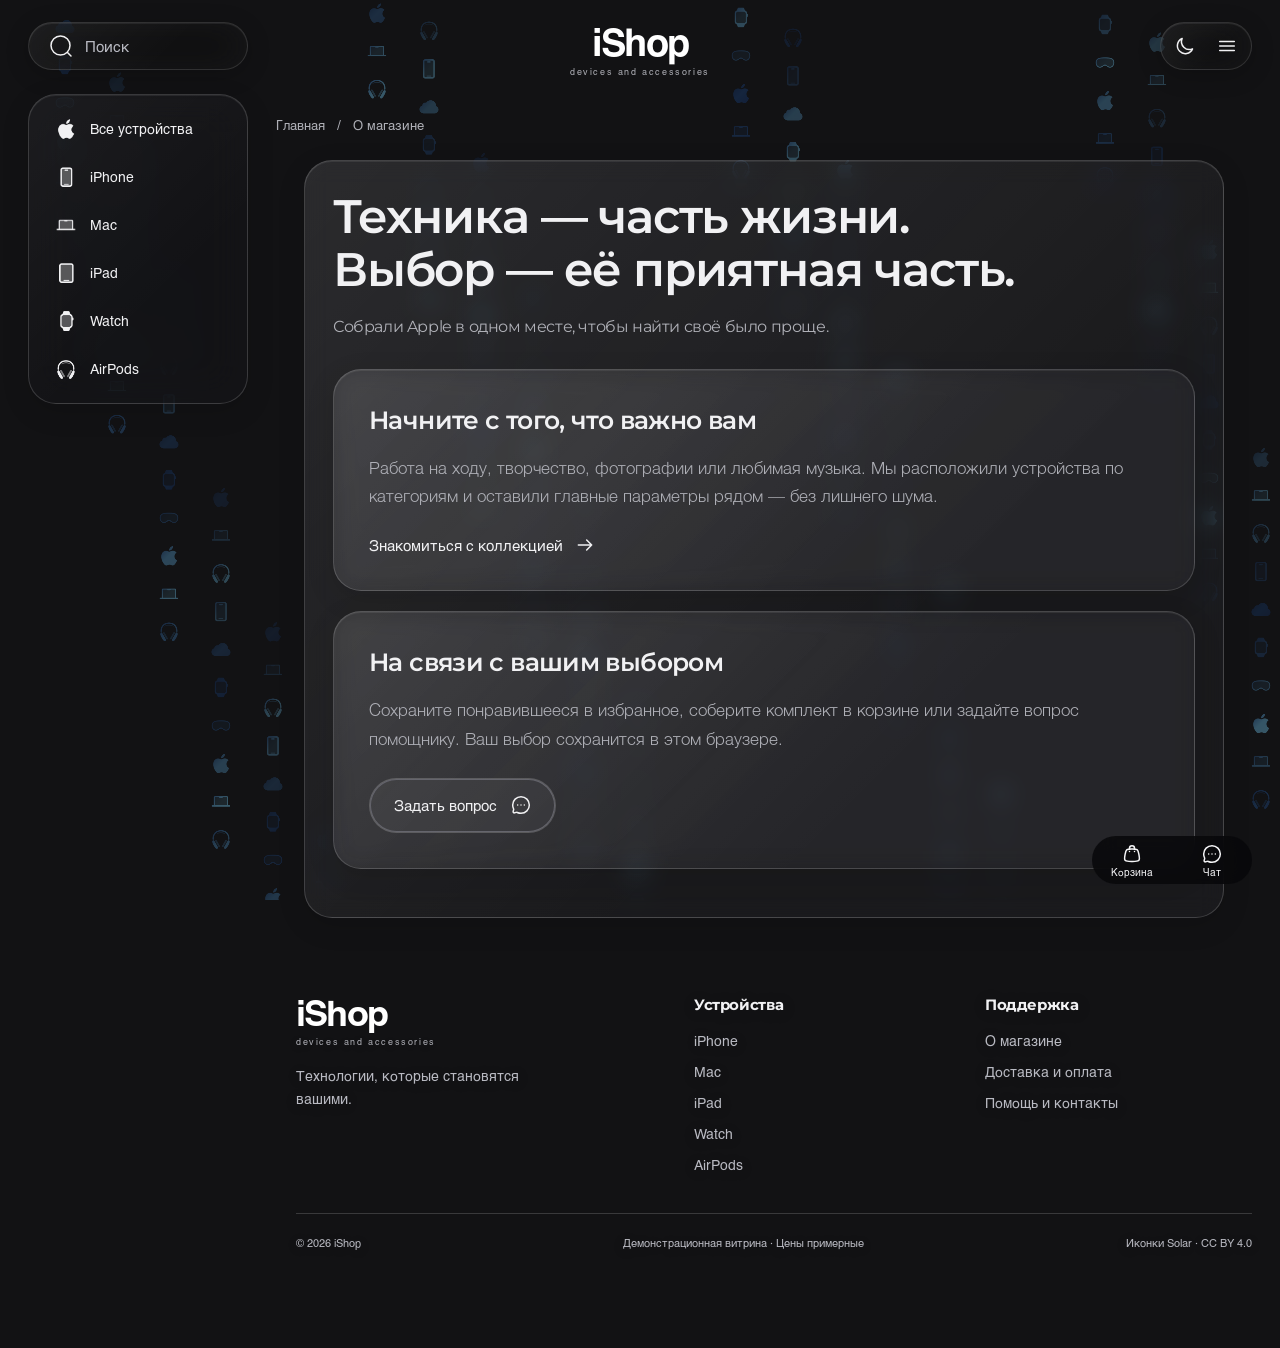
==== commit 0a441264: "Add files via upload" ====
--- a/about.html
+++ b/about.html
@@ -1 +1 @@
-<!doctype html><html lang="ru"><head><meta charset="utf-8"><meta name="viewport" content="width=device-width,initial-scale=1"><meta name="description" content="iShop — устройства Apple. Каталог iPhone, MacBook, iPad, AirPods и Apple Watch Series 12."><meta name="theme-color" content="#121214"><title>О магазине — iShop</title><link rel="icon" type="image/svg+xml" href="favicon.svg?v=ishop-11"><script src="theme.js?v=ishop-11"></script><link rel="preconnect" href="https://fonts.googleapis.com"><link rel="preconnect" href="https://fonts.gstatic.com" crossorigin><link href="https://fonts.googleapis.com/css2?family=Montserrat:wght@400;500;600;700&amp;display=swap" rel="stylesheet"><link rel="stylesheet" href="style.css?v=ishop-11"><link rel="stylesheet" href="ishop.css?v=ishop-11"><script defer src="solar.js?v=ishop-11"></script><script defer src="products.js?v=ishop-11"></script><script defer src="catalog-tools.js?v=ishop-11"></script><script defer src="catalog-ui.js?v=ishop-11"></script><script defer src="app.js?v=ishop-11"></script></head><body data-page="about"><noscript>Для просмотра интерактивного каталога включите JavaScript.</noscript></body></html>+<!doctype html><html lang="ru"><head><meta charset="utf-8"><meta name="viewport" content="width=device-width,initial-scale=1"><meta name="description" content="iShop — устройства Apple. Каталог iPhone, MacBook, iPad, AirPods и Apple Watch Series 12."><meta name="theme-color" content="#121214"><title>О магазине — iShop</title><link rel="icon" type="image/svg+xml" href="favicon.svg?v=ishop-12"><script src="theme.js?v=ishop-12"></script><link rel="preconnect" href="https://fonts.googleapis.com"><link rel="preconnect" href="https://fonts.gstatic.com" crossorigin><link href="https://fonts.googleapis.com/css2?family=Montserrat:wght@400;500;600;700&amp;display=swap" rel="stylesheet"><link rel="stylesheet" href="style.css?v=ishop-12"><link rel="stylesheet" href="ishop.css?v=ishop-12"><script defer src="solar.js?v=ishop-12"></script><script defer src="products.js?v=ishop-12"></script><script defer src="catalog-tools.js?v=ishop-12"></script><script defer src="catalog-ui.js?v=ishop-12"></script><script defer src="app.js?v=ishop-12"></script></head><body data-page="about"><noscript>Для просмотра интерактивного каталога включите JavaScript.</noscript></body></html>
--- a/ishop.css
+++ b/ishop.css
@@ -426,3 +426,31 @@
  html[data-theme].ios-safari body nav.dock{bottom:max(16px,env(safe-area-inset-bottom,0px))}
  .home-catalog{padding-top:32px}
 }
+
+/* The basket shares the persistent shell and opens above the bottom actions. */
+html[data-theme] body dialog.cart-dialog{position:fixed;inset:auto max(16px,env(safe-area-inset-right,0px)) max(80px,calc(env(safe-area-inset-bottom,0px) + 64px)) auto;margin:0;width:560px;max-width:calc(100vw - 32px);max-height:calc(100dvh - 104px);padding:24px;border-radius:32px;overflow:hidden;color:var(--ink);background:linear-gradient(135deg,var(--frost-shine),transparent 65%),var(--filter-glass);backdrop-filter:blur(18px)!important;-webkit-backdrop-filter:blur(18px)!important;transform-origin:bottom right}
+.cart-dialog[open]{display:flex;flex-direction:column}
+.cart-dialog .dialog-top{flex:none;margin-bottom:12px;align-items:center}
+.cart-dialog .dialog-top h2{font-size:27px}
+.cart-dialog-body{min-height:0;overflow-y:auto;overscroll-behavior:contain;scrollbar-width:thin;padding:2px 4px 4px}
+html[data-theme] body .cart-dialog .cart-layout{display:block;margin:0}
+html[data-theme] body .cart-dialog .cart-row{grid-template-columns:56px minmax(0,1fr) auto;grid-template-rows:auto auto 40px;gap:8px 12px;padding:18px 0;margin:0;border:0;border-bottom:1px solid var(--line);border-radius:0;background:transparent;box-shadow:none;backdrop-filter:none!important;-webkit-backdrop-filter:none!important}
+html[data-theme] body .cart-dialog .cart-photo img{width:56px;height:76px;border-radius:12px}
+html[data-theme] body .cart-dialog .cart-title h3{font-size:16px;line-height:1.4;margin:0;overflow-wrap:anywhere}
+html[data-theme] body .cart-dialog .cart-price{font-size:14px}
+html[data-theme] body .cart-dialog .cart-variant{font-size:12px}
+html[data-theme] body .cart-dialog .quantity{height:40px}
+html[data-theme] body .cart-dialog .quantity button{height:38px;width:34px}
+html[data-theme] body .cart-dialog .cart-remove{width:40px;height:40px}
+html[data-theme] body .cart-dialog .summary,html[data-theme] body .cart-dialog .empty{padding:24px 0 0;margin:0;border:0;border-radius:0;background:transparent;box-shadow:none;backdrop-filter:none!important;-webkit-backdrop-filter:none!important}
+html[data-theme] body .cart-dialog .summary{position:static;width:auto}
+.cart-dialog .summary h2{font-size:22px;margin-bottom:8px}
+.cart-dialog .summary .spec-row{padding:12px 0;font-size:14px}
+.cart-dialog .summary p{font-size:12px;margin-bottom:0}
+.cart-dialog .summary .pill{width:100%;margin-top:16px;min-height:48px}
+html[data-theme] body .cart-dialog .empty{padding:24px 4px 20px}
+.cart-dialog .empty h2{font-size:23px}
+.cart-dialog .empty p{font-size:15px;line-height:1.6}
+.cart-dialog .empty .pill{font-size:15px;padding:14px 20px}
+@media(min-width:1024px){html[data-theme] body dialog.cart-dialog{right:var(--side)}}
+@media(max-width:480px){html[data-theme] body dialog.cart-dialog{padding:20px 16px;border-radius:28px}html[data-theme] body .cart-dialog .cart-row{grid-template-columns:42px minmax(0,1fr) auto;column-gap:8px}html[data-theme] body .cart-dialog .cart-photo img{width:42px;height:62px}html[data-theme] body .cart-dialog .cart-title h3{font-size:14px}html[data-theme] body .cart-dialog .cart-price{font-size:12px}html[data-theme] body .cart-dialog .quantity button{width:28px}.cart-dialog .dialog-top h2{font-size:24px}}
